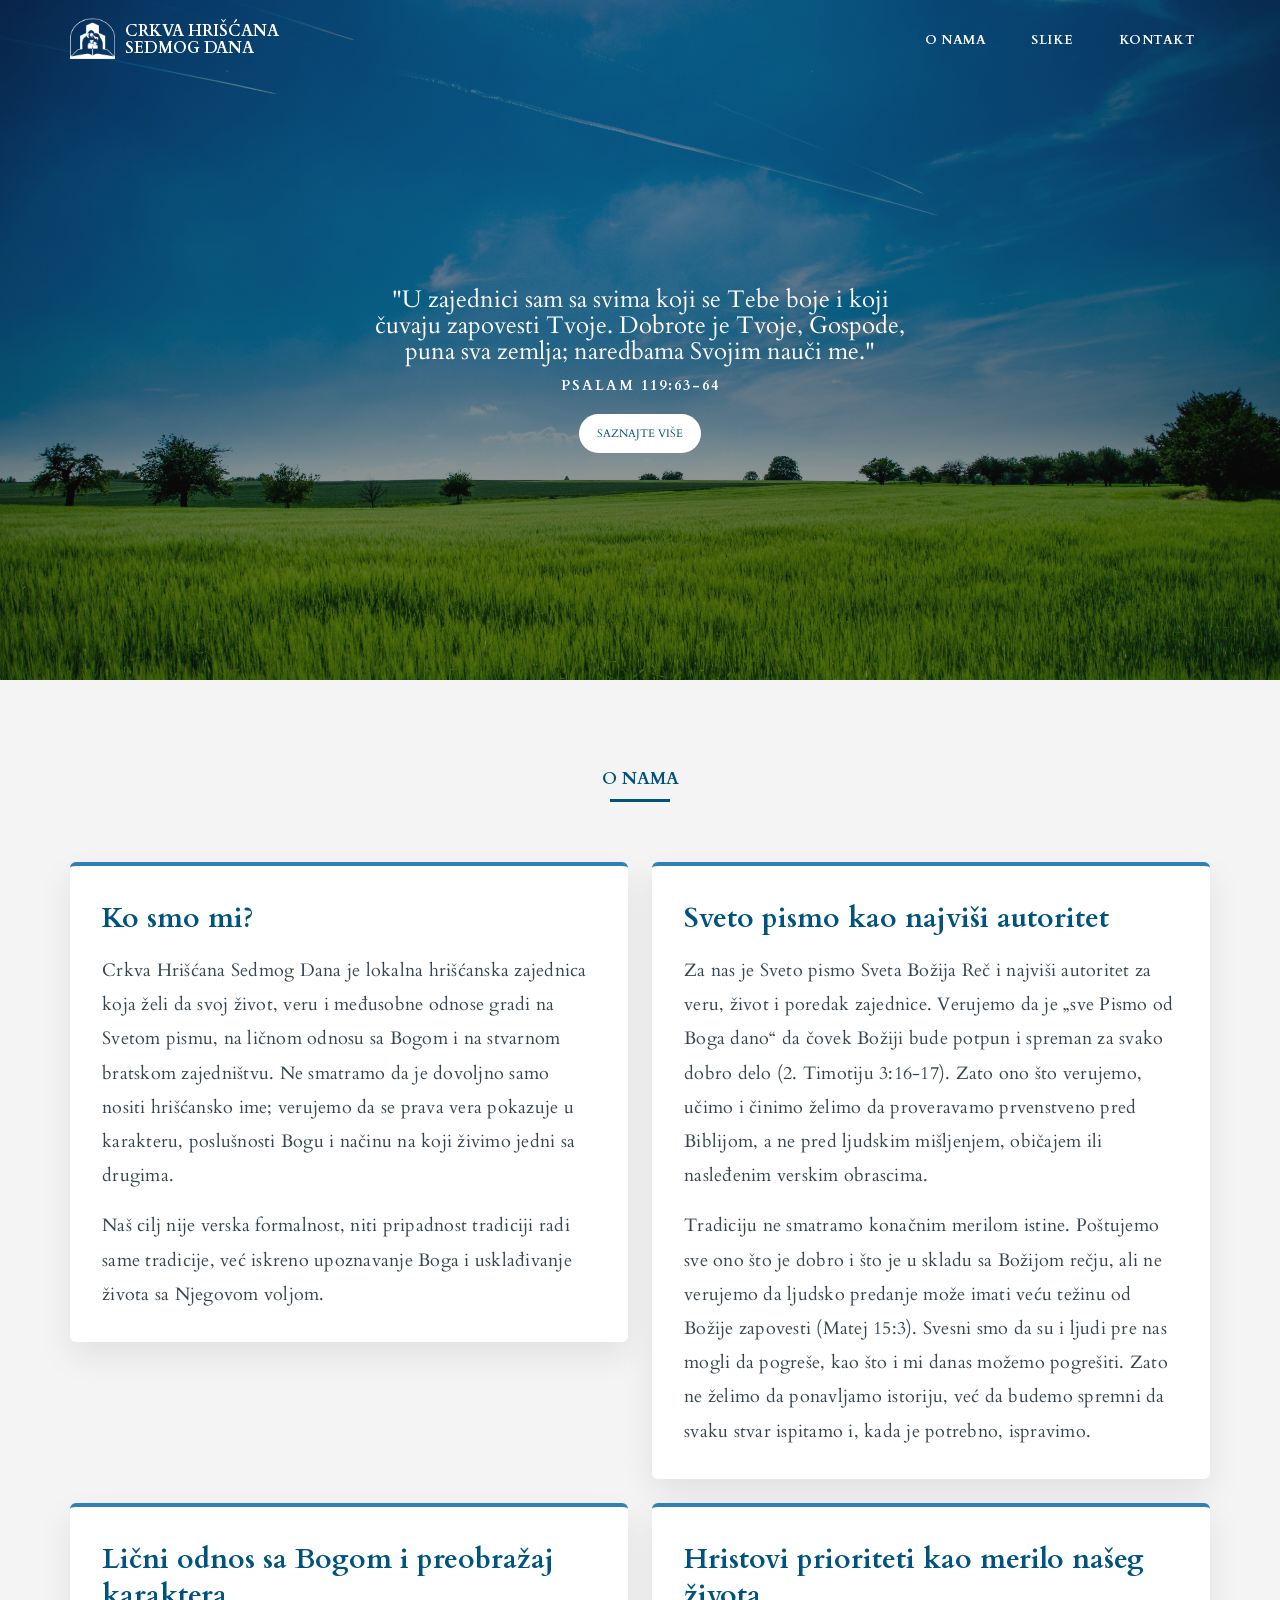
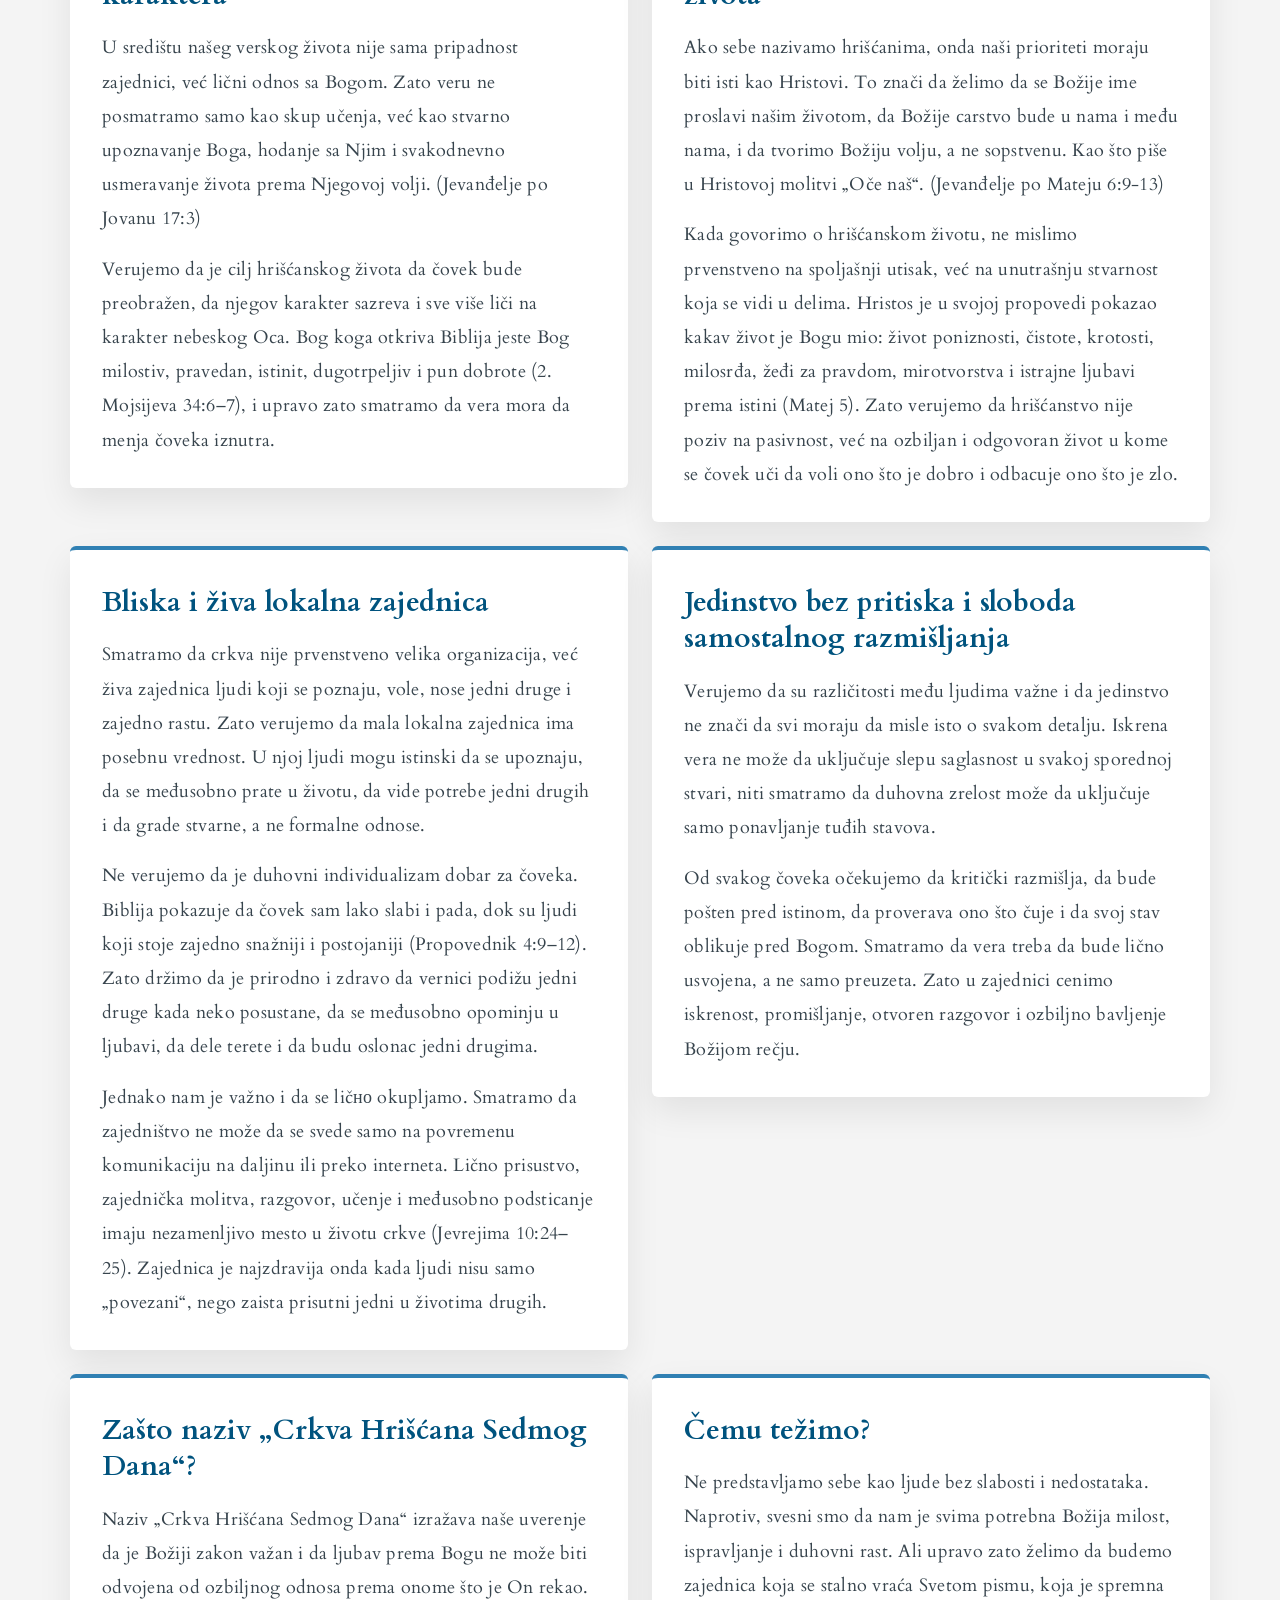
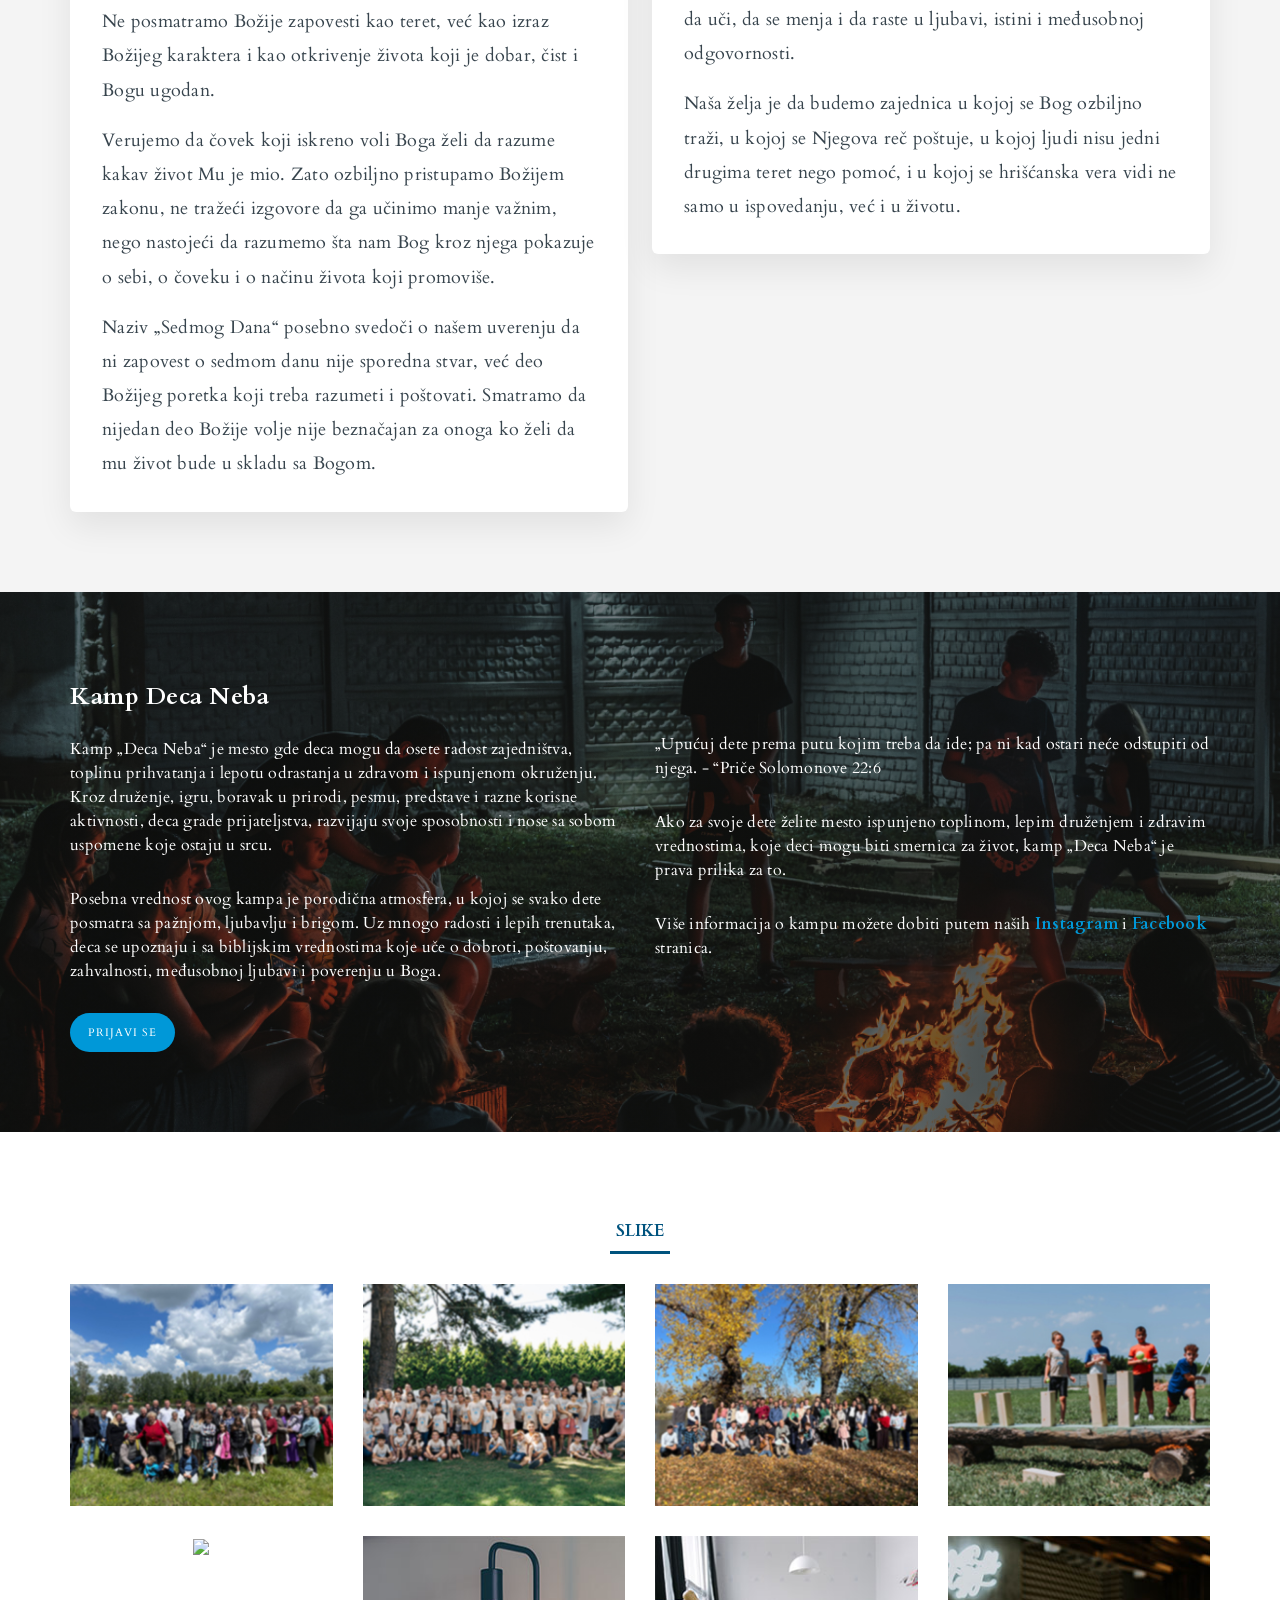
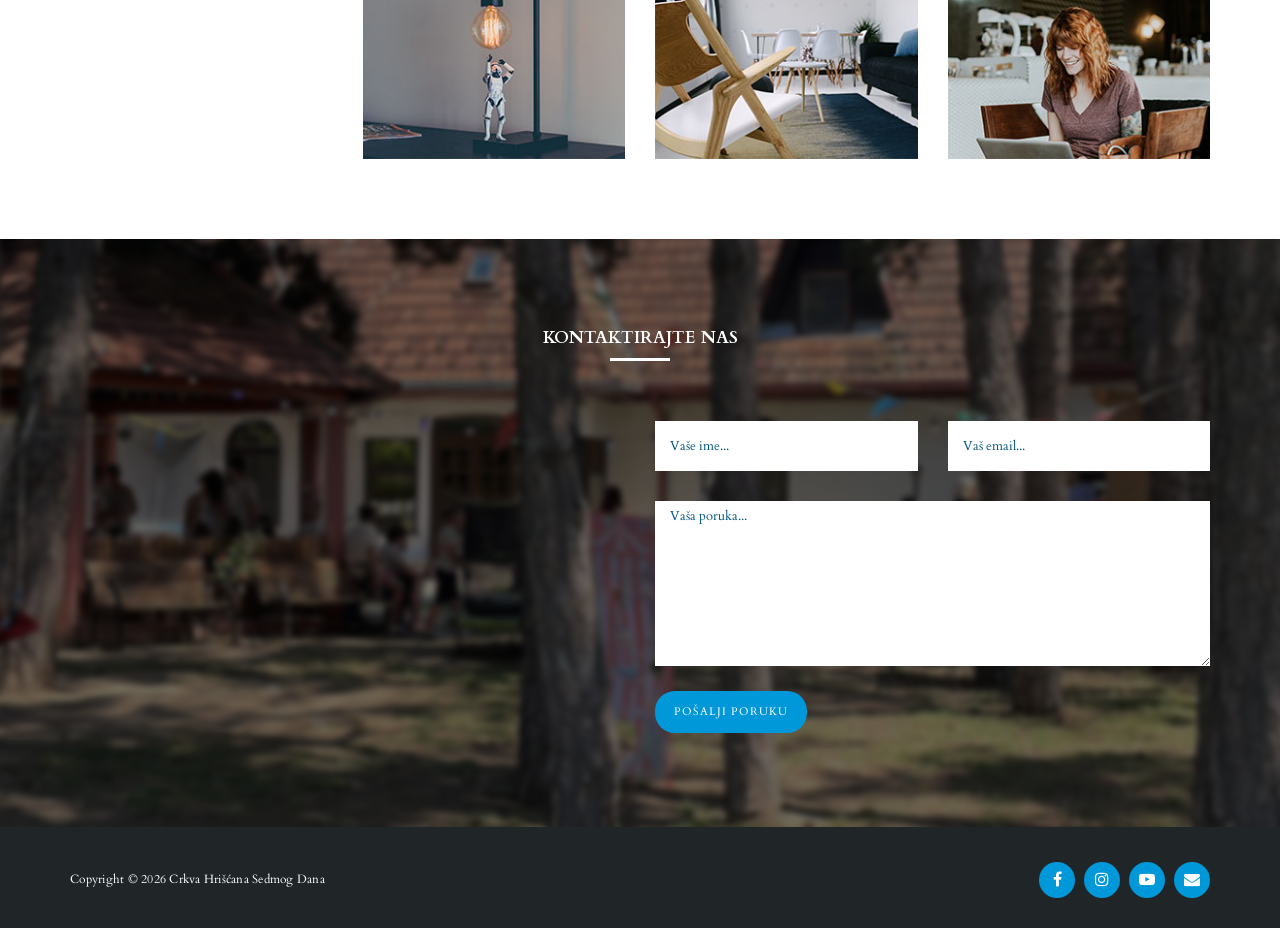
==== index.html @ a05dd7d5 "Add about section cards" ====
<!DOCTYPE html>
<html lang="sr">

<head>
    <meta charset="utf-8">
    <meta http-equiv="X-UA-Compatible" content="IE=edge,chrome=1">
    <title>Crkva Hrišćana Sedmog Dana</title>
    <link rel="icon" href="img/favicon.png">

    <meta name="description" content="">
    <meta name="viewport" content="width=device-width, initial-scale=1">
    <link rel="stylesheet" href="css/bootstrap.min.css">
    <link rel="stylesheet" href="css/bootstrap-theme.min.css">
    <link rel="stylesheet" href="css/fontAwesome.css">
    <link rel="stylesheet" href="css/style.css">

    <link href="https://fonts.googleapis.com/css2?family=Cardo:ital,wght@0,400;0,700;1,400&display=swap"
        rel="stylesheet">
</head>

<body>
    <div class="header">
        <div class="container">
            <nav class="navbar navbar-inverse" role="navigation">
                <div class="navbar-header">
                    <button type="button" id="nav-toggle" class="navbar-toggle" data-toggle="collapse"
                        data-target="#main-nav">
                        <span class="sr-only">Toggle navigation</span>
                        <span class="icon-bar"></span>
                        <span class="icon-bar"></span>
                        <span class="icon-bar"></span>
                    </button>
                    <a href="#" class="navbar-brand scroll-top">
                        <span class="brand-logo" aria-hidden="true">
                            <img src="img/logo_white_short.png" class="logo logo-default img-fluid"
                                alt="Crkva Hrišćana Sedmog Dana logo">
                            <img src="img/logo_short.png" class="logo logo-active img-fluid"
                                alt="Crkva Hrišćana Sedmog Dana logo">
                        </span>
                        <span class="brand-text">
                            <span>CRKVA HRIŠĆANA</span>
                            <span>SEDMOG DANA</span>
                        </span>
                    </a>
                </div>
                <!--/.navbar-header-->
                <div id="main-nav" class="collapse navbar-collapse">
                    <ul class="nav navbar-nav">
                        <li><a href="#" class="scroll-link" data-id="about">O nama</a></li>
                        <li><a href="#" class="scroll-link" data-id="portfolio">Slike</a></li>
                        <li><a href="#" class="scroll-link" data-id="contact">Kontakt</a></li>
                    </ul>
                </div>
                <!--/.navbar-collapse-->
            </nav>
            <!--/.navbar-->
        </div>
        <!--/.container-->
    </div>
    <!--/.header-->
    <section class="hero-static">
        <div class="hero-static__overlay">
            <div class="container text-center">
                <div class="hero-static__content">
                    <h3>"U zajednici sam sa svima koji se Tebe boje i koji čuvaju zapovesti Tvoje.
                        Dobrote je Tvoje, Gospode, puna sva zemlja; naredbama Svojim nauči me."</h3>
                    <span>Psalam 119:63-64</span>
                    <div class="white-button">
                        <a href="#" class="scroll-link" data-id="about">Saznajte više</a>
                    </div>
                </div>
            </div>
        </div>
    </section>
    <div id="about" class="page-section">
        <div class="container">
            <div class="row">
                <div class="col-md-12">
                    <div class="section-heading">
                        <h4>O nama</h4>
                        <div class="line-dec"></div>
                    </div>
                </div>
            </div>
            <div class="about-grid">
                <article class="about-entry">
                    <h5>Ko smo mi?</h5>
                    <p>Crkva Hrišćana Sedmog Dana je lokalna hrišćanska zajednica koja želi da svoj život, veru i
                        međusobne odnose gradi na Svetom pismu, na ličnom odnosu sa Bogom i na stvarnom bratskom
                        zajedništvu. Ne smatramo da je dovoljno samo nositi hrišćansko ime; verujemo da se prava vera
                        pokazuje u karakteru, poslušnosti Bogu i načinu na koji živimo jedni sa drugima.</p>
                    <p>Naš cilj nije verska formalnost, niti pripadnost tradiciji radi same tradicije, već iskreno
                        upoznavanje Boga i usklađivanje života sa Njegovom voljom.</p>
                </article>

                <article class="about-entry">
                    <h5>Sveto pismo kao najviši autoritet</h5>
                    <p>Za nas je Sveto pismo Sveta Božija Reč i najviši autoritet za veru, život i poredak zajednice.
                        Verujemo da je „sve Pismo od Boga dano“ da čovek Božiji bude potpun i spreman za svako dobro
                        delo (2. Timotiju 3:16-17). Zato ono što verujemo, učimo i činimo želimo da proveravamo
                        prvenstveno pred Biblijom, a ne pred ljudskim mišljenjem, običajem ili nasleđenim verskim
                        obrascima.</p>
                    <p>Tradiciju ne smatramo konačnim merilom istine. Poštujemo sve ono što je dobro i što je u skladu
                        sa Božijom rečju, ali ne verujemo da ljudsko predanje može imati veću težinu od Božije
                        zapovesti (Matej 15:3). Svesni smo da su i ljudi pre nas mogli da pogreše, kao što i mi danas
                        možemo pogrešiti. Zato ne želimo da ponavljamo istoriju,
                        već da budemo spremni da svaku stvar ispitamo i, kada je potrebno, ispravimo.</p>
                </article>

                <article class="about-entry">
                    <h5>Lični odnos sa Bogom i preobražaj karaktera</h5>
                    <p>U središtu našeg verskog života nije sama pripadnost zajednici, već lični odnos sa Bogom. Zato
                        veru ne posmatramo samo kao skup učenja, već kao stvarno upoznavanje Boga, hodanje sa Njim i
                        svakodnevno usmeravanje života prema Njegovoj volji. (Jevanđelje po Jovanu 17:3)</p>
                    <p>Verujemo da je cilj hrišćanskog života da čovek bude preobražen, da njegov karakter sazreva i sve
                        više liči na karakter nebeskog Oca. Bog koga otkriva Biblija jeste Bog milostiv, pravedan,
                        istinit, dugotrpeljiv i pun dobrote (2. Mojsijeva 34:6–7), i upravo zato smatramo da vera mora
                        da menja čoveka iznutra.</p>
                </article>

                <article class="about-entry">
                    <h5>Hristovi prioriteti kao merilo našeg života</h5>
                    <p>Ako sebe nazivamo hrišćanima, onda naši prioriteti moraju biti isti kao Hristovi. To znači da
                        želimo da se Božije ime proslavi našim životom, da Božije carstvo bude u nama i među nama, i da
                        tvorimo Božiju volju, a ne sopstvenu. Kao što piše u Hristovoj molitvi „Oče naš“. (Jevanđelje po
                        Mateju 6:9-13)</p>
                    <p>Kada govorimo o hrišćanskom životu, ne mislimo prvenstveno na spoljašnji utisak, već na
                        unutrašnju stvarnost koja se vidi u delima. Hristos je u svojoj propovedi pokazao kakav život je
                        Bogu mio: život poniznosti, čistote, krotosti, milosrđa, žeđi za pravdom, mirotvorstva i
                        istrajne ljubavi prema istini (Matej 5). Zato verujemo da hrišćanstvo nije poziv na pasivnost,
                        već na ozbiljan i odgovoran život u kome se čovek uči da voli ono što je dobro i odbacuje ono
                        što je zlo.</p>
                </article>

                <article class="about-entry">
                    <h5>Bliska i živa lokalna zajednica</h5>
                    <p>Smatramo da crkva nije prvenstveno velika organizacija, već živa zajednica ljudi koji se poznaju,
                        vole, nose jedni druge i zajedno rastu. Zato verujemo da mala lokalna zajednica ima posebnu
                        vrednost. U njoj ljudi mogu istinski da se upoznaju, da se međusobno prate u životu, da vide
                        potrebe jedni drugih i da grade stvarne, a ne formalne odnose.</p>
                    <p>Ne verujemo da je duhovni individualizam dobar za čoveka. Biblija pokazuje da čovek sam lako
                        slabi i pada, dok su ljudi koji stoje zajedno snažniji i postojaniji (Propovednik 4:9–12). Zato
                        držimo da je prirodno i zdravo da vernici podižu jedni druge kada neko posustane, da se
                        međusobno opominju u ljubavi, da dele terete i da budu oslonac jedni drugima.</p>
                    <p>Jednako nam je važno i da se ličно okupljamo. Smatramo da zajedništvo ne može da se svede samo na
                        povremenu komunikaciju na daljinu ili preko interneta. Lično prisustvo, zajednička molitva,
                        razgovor, učenje i međusobno podsticanje imaju nezamenljivo mesto u životu crkve (Jevrejima
                        10:24–25). Zajednica je najzdravija onda kada ljudi nisu samo „povezani“, nego zaista prisutni
                        jedni u životima drugih.</p>
                </article>

                <article class="about-entry">
                    <h5>Jedinstvo bez pritiska i sloboda samostalnog razmišljanja</h5>
                    <p>Verujemo da su različitosti među ljudima važne i da jedinstvo ne znači da svi moraju da misle
                        isto o svakom detalju. Iskrena vera ne može da uključuje slepu saglasnost u svakoj sporednoj
                        stvari, niti smatramo da duhovna zrelost može da uključuje samo ponavljanje tuđih stavova.</p>
                    <p>Od svakog čoveka očekujemo da kritički razmišlja, da bude pošten pred istinom, da proverava ono
                        što čuje i da svoj stav oblikuje pred Bogom. Smatramo da vera treba da bude lično usvojena, a ne
                        samo preuzeta. Zato u zajednici cenimo iskrenost, promišljanje, otvoren razgovor i ozbiljno
                        bavljenje Božijom rečju.</p>
                </article>

                <article class="about-entry">
                    <h5>Zašto naziv „Crkva Hrišćana Sedmog Dana“?</h5>
                    <p>Naziv „Crkva Hrišćana Sedmog Dana“ izražava naše uverenje da je Božiji zakon važan i da ljubav
                        prema Bogu ne može biti odvojena od ozbiljnog odnosa prema onome što je On rekao. Ne posmatramo
                        Božije zapovesti kao teret, već kao izraz Božijeg karaktera i kao otkrivenje života koji je
                        dobar, čist i Bogu ugodan.</p>
                    <p>Verujemo da čovek koji iskreno voli Boga želi da razume kakav život Mu je mio. Zato ozbiljno
                        pristupamo Božijem zakonu, ne tražeći izgovore da ga učinimo manje važnim, nego nastojeći da
                        razumemo šta nam Bog kroz njega pokazuje o sebi, o čoveku i o načinu života koji promoviše.</p>
                    <p>Naziv „Sedmog Dana“ posebno svedoči o našem uverenju da ni zapovest o sedmom danu nije sporedna
                        stvar, već deo Božijeg poretka koji treba razumeti i poštovati. Smatramo da nijedan deo Božije
                        volje nije beznačajan za onoga ko želi da mu život bude u skladu sa Bogom.</p>
                </article>

                <article class="about-entry">
                    <h5>Čemu težimo?</h5>
                    <p>Ne predstavljamo sebe kao ljude bez slabosti i nedostataka. Naprotiv, svesni smo da nam je svima
                        potrebna Božija milost, ispravljanje i duhovni rast. Ali upravo zato želimo da budemo zajednica
                        koja se stalno vraća Svetom pismu, koja je spremna da uči, da se menja i da raste u ljubavi,
                        istini i međusobnoj odgovornosti.</p>
                    <p>Naša želja je da budemo zajednica u kojoj se Bog ozbiljno traži, u kojoj se Njegova reč poštuje,
                        u kojoj ljudi nisu jedni drugima teret nego pomoć, i u kojoj se hrišćanska vera vidi ne samo u
                        ispovedanju, već i u životu.</p>
                </article>

            </div>
        </div>
    </div>

    <div id="what-we-do">
        <div class="container">
            <div class="row">
                <div class="col-md-6">
                    <div class="left-text">
                        <h4>Kamp Deca Neba</h4>
                        <p>Kamp „Deca Neba“ je mesto gde deca mogu da osete radost zajedništva, toplinu prihvatanja i
                            lepotu odrastanja u zdravom i ispunjenom okruženju. Kroz druženje, igru, boravak u prirodi,
                            pesmu, predstave i razne korisne aktivnosti, deca grade prijateljstva, razvijaju svoje
                            sposobnosti i nose sa sobom uspomene koje ostaju u srcu.</p>
                        <p>Posebna vrednost ovog kampa je porodična atmosfera, u kojoj se svako dete posmatra sa
                            pažnjom, ljubavlju i brigom. Uz mnogo radosti i lepih trenutaka, deca se upoznaju i sa
                            biblijskim vrednostima koje uče o dobroti, poštovanju, zahvalnosti, međusobnoj ljubavi i
                            poverenju u Boga.</p>
                    </div>
                </div>
                <div class="col-md-6">
                    <div class="left-text">
                        <p>„Upućuj dete prema putu kojim treba da ide; pa ni kad ostari neće odstupiti od njega. -
                            “Priče Solomonove 22:6</p>
                        <p>Ako za svoje dete želite mesto ispunjeno toplinom, lepim druženjem i zdravim vrednostima,
                            koje deci mogu biti smernica za život, kamp „Deca Neba“ je prava prilika za to.</p>
                        <p>Više informacija o kampu možete dobiti putem naših <a rel="nofollow noopener noreferrer"
                                href="https://www.instagram.com/kamp_deca_neba/" target="_blank">Instagram</a> i
                            <a rel="nofollow noopener noreferrer" href="https://www.facebook.com/groups/pragmatikos/"
                                target="_blank">Facebook</a> stranica.
                        </p>
                    </div>
                </div>
            </div>
            <div class="primary-button">
                <a href="tel:+381607373866">Prijavi se</a>
            </div>
        </div>
    </div>


    <div id="portfolio" class="page-section">
        <div class="content-wrapper">
            <div class="inner-container container">
                <div class="row">
                    <div class="col-md-12">
                        <div class="section-heading">
                            <h4>Slike</h4>
                            <div class="line-dec"></div>
                        </div>
                    </div>
                </div>
                <div class="projects-holder">
                    <div class="row">
                        <div class="col-md-3 col-sm-6 project-item">
                            <div class="thumb">
                                <div class="image">
                                    <img src="img/gallery_00.jpg">
                                </div>
                                <div class="hover-effect">
                                    <a href="img/gallery_big_00.jpg" data-lightbox="image-1"><i
                                            class="fa fa-search"></i></a>
                                </div>
                            </div>
                        </div>
                        <div class="col-md-3 col-sm-6 project-item">
                            <div class="thumb">
                                <div class="image">
                                    <img src="img/gallery_01.jpg">
                                </div>
                                <div class="hover-effect">
                                    <a href="img/gallery_big_01.jpg" data-lightbox="image-1"><i
                                            class="fa fa-search"></i></a>
                                </div>
                            </div>
                        </div>
                        <div class="col-md-3 col-sm-6 project-item">
                            <div class="thumb">
                                <div class="image">
                                    <img src="img/gallery_02.jpg">
                                </div>
                                <div class="hover-effect">
                                    <a href="img/gallery_big_02.jpg" data-lightbox="image-1"><i
                                            class="fa fa-search"></i></a>
                                </div>
                            </div>
                        </div>
                        <div class="col-md-3 col-sm-6 project-item">
                            <div class="thumb">
                                <div class="image">
                                    <img src="img/gallery_03.jpg">
                                </div>
                                <div class="hover-effect">
                                    <a href="img/gallery_big_03.jpg" data-lightbox="image-1"><i
                                            class="fa fa-search"></i></a>
                                </div>
                            </div>
                        </div>
                        <div class="col-md-3 col-sm-6 project-item">
                            <div class="thumb">
                                <div class="image">
                                    <img src="img/portfolio_05.jpg">
                                </div>
                                <div class="hover-effect">
                                    <a href="img/portfolio_big_05.jpg" data-lightbox="image-1"><i
                                            class="fa fa-search"></i></a>
                                </div>
                            </div>
                        </div>
                        <div class="col-md-3 col-sm-6 project-item">
                            <div class="thumb">
                                <div class="image">
                                    <img src="img/portfolio_06.jpg">
                                </div>
                                <div class="hover-effect">
                                    <a href="img/portfolio_big_06.jpg" data-lightbox="image-1"><i
                                            class="fa fa-search"></i></a>
                                </div>
                            </div>
                        </div>
                        <div class="col-md-3 col-sm-6 project-item">
                            <div class="thumb">
                                <div class="image">
                                    <img src="img/portfolio_07.jpg">
                                </div>
                                <div class="hover-effect">
                                    <a href="img/portfolio_big_07.jpg" data-lightbox="image-1"><i
                                            class="fa fa-search"></i></a>
                                </div>
                            </div>
                        </div>
                        <div class="col-md-3 col-sm-6 project-item">
                            <div class="thumb">
                                <div class="image">
                                    <img src="img/portfolio_08.jpg">
                                </div>
                                <div class="hover-effect">
                                    <a href="img/portfolio_big_08.jpg" data-lightbox="image-1"><i
                                            class="fa fa-search"></i></a>
                                </div>
                            </div>
                        </div>
                    </div>
                </div>
            </div>
        </div>
    </div>

    <div id="contact" class="page-section">
        <div class="container">
            <div class="row">
                <div class="col-md-12">
                    <div class="section-heading">
                        <h4>Kontaktirajte nas</h4>
                        <div class="line-dec"></div>
                    </div>
                </div>
            </div>
            <div class="row">
                <div class="col-md-6">
                    <div class="map">
                        <iframe src="https://www.google.com/maps?q=45.2035541,20.3841268&z=13&output=embed"
                            title="Crkva Hrišćana Sedmog Dana" loading="lazy" allowfullscreen
                            referrerpolicy="no-referrer-when-downgrade"></iframe>
                    </div>
                </div>
                <div class="col-md-6">
                    <div class="row">
                        <form id="contact-form" action="" method="post">
                            <div class="col-md-6">
                                <fieldset>
                                    <input name="name" type="text" class="form-control" id="name"
                                        placeholder="Vaše ime..." required="">
                                </fieldset>
                            </div>
                            <div class="col-md-6">
                                <fieldset>
                                    <input name="email" type="email" class="form-control" id="email"
                                        placeholder="Vaš email..." required="">
                                </fieldset>
                            </div>
                            <div class="col-md-12">
                                <fieldset>
                                    <textarea name="message" rows="6" class="form-control" id="message"
                                        placeholder="Vaša poruka..." required=""></textarea>
                                </fieldset>
                            </div>
                            <div class="col-md-12">
                                <fieldset>
                                    <button type="submit" id="form-submit" class="btn">Pošalji Poruku</button>
                                </fieldset>
                            </div>
                        </form>
                    </div>
                </div>
            </div>
        </div>
    </div>


    <footer>
        <div class="container">
            <div class="row">
                <div class="col-md-6">
                    <div class="copyright-text">
                        <p>Copyright &copy; 2026 Crkva Hrišćana Sedmog Dana
                    </div>
                </div>
                <div class="col-md-6">
                    <div class="social-icons">
                        <ul>
                            <li>
                                <a href="https://www.facebook.com/groups/1423116207930404/" target="_blank"
                                    rel="noopener noreferrer"><i class="fa fa-facebook"></i></a>
                            </li>
                            <li>
                                <a href="https://www.instagram.com/hriscani_sedmog_dana" target="_blank"
                                    rel="noopener noreferrer"><i class="fa fa-instagram"></i></a>
                            </li>
                            <li>
                                <a href="https://www.youtube.com/@CrkvaHriscanaSedmogDana" target="_blank"
                                    rel="noopener noreferrer"><i class="fa fa-youtube-play"></i></a>
                            </li>
                            <li>
                                <a href="mailto:chsdperlez@gmail.com" target="_blank" rel="noopener noreferrer"><i
                                        class="fa fa-envelope"></i></a>
                            </li>
                        </ul>
                    </div>
                </div>
            </div>
        </div>
    </footer>


    <script src="//ajax.googleapis.com/ajax/libs/jquery/1.11.2/jquery.min.js"></script>
    <script>window.jQuery || document.write('<script src="js/vendor/jquery-1.11.2.min.js"><\/script>')</script>

    <script src="js/vendor/bootstrap.min.js"></script>
    <script src="js/plugins.js"></script>
    <script src="js/main.js"></script>
</body>

</html>
---- css/style.css ----
:root {
	--primary-color: #0098D8;
	--primary-color-rgb: 12, 106, 166;
	--secondary-color: #0c6aa6;
	--ternary-color: #00537E;
	--accent-color: #8FB84E;
	--dark-color: #121212;
}

* {
    margin: 0;
    padding: 0;
    font-family: "Cardo", serif;
}
ul {
	list-style: none;
}
p {
	color: #5a5a5a;
	font-size: 13px;
	letter-spacing: 0.25px;
	line-height: 24px;
}

a {
	color: var(--primary-color);
	text-decoration: none;
	font-weight: bold;
}

.primary-button a {
	display: inline-block;
	background-color: var(--primary-color);
	padding: 12px 18px;
	color: #fff;
	font-size: 11px;
	font-weight: 500;
	letter-spacing: 1px;
	text-transform: uppercase;
	text-decoration: none;
	border-radius: 20px;
	transition: all 0.5s;
}
.primary-button a:hover {
	background-color: var(--primary-color);
}
.white-button a {
	display: inline-block;
	background-color: #fff;
	padding: 12px 18px;
	color: var(--ternary-color);
	font-size: 11px;
	font-weight: 500;
	text-transform: uppercase;
	text-decoration: none;
	border-radius: 20px;
	transition: all 0.5s;
}
.white-button a:hover {
	background-color: var(--ternary-color);
	color: #fff;
}
.section-heading h4 {
	text-align: center;
	font-size: 17px;
	text-transform: uppercase;
	font-weight: 700;
	color: var(--ternary-color);
}
.section-heading .line-dec {
	width: 60px;
	height: 3px;
	background-color: var(--ternary-color);
	margin: 0 auto;
}

.header {
    position: fixed;
    top: 0;
    left: 0;
    width: 100%;
    padding: 0;
    z-index: 10000;
    transition: all 0.2s ease-in-out;
    height: 80px;
    background-color:transparent;  
    
    text-align: center;
    line-height: 40px;
}

.navbar-inverse .navbar-brand, .navbar-inverse .navbar-nav>li>a {
    text-shadow: none;
}

.navbar-brand {
	display: inline-flex;
	align-items: center;
	gap: 10px;
	height: 80px;
	padding: 0;
	line-height: 1;
	font-weight: 700;
	color: #fff !important;
	text-decoration: none;
}

.navbar-brand:hover,
.navbar-brand:focus,
.navbar-brand:active {
	color: #fff !important;
	text-decoration: none;
}

.navbar-nav>li>a {
	color: #fff!important;
	font-size: 13px;
	font-weight: 700;
	text-transform: uppercase;
	text-shadow: none;
	line-height: 80px;
	padding: 0px;
	letter-spacing: 0.5px;
}

.navbar-nav>li {
	margin-left: 45px;
}

.header.active .navbar-nav>li>a {
	font-size: 13px;
	font-weight: 700;
	text-transform: uppercase;
	text-shadow: none;
	color: var(--ternary-color)!important;
}

.header.active .navbar-brand {
	color: var(--ternary-color) !important;
}

.header.active .navbar-brand:hover,
.header.active .navbar-brand:focus,
.header.active .navbar-brand:active {
	color: var(--ternary-color) !important;
}

.header.active {
    background-color: rgba(250, 250, 250, 0.98);
    -webkit-box-shadow: 0 1px 5px rgba(0, 0, 0, 0.25);
    -moz-box-shadow: 0 1px 5px rgba(0, 0, 0, 0.25);
    box-shadow: 0 1px 5px rgba(0, 0, 0, 0.25);
}

.hero-static {
	background-image: linear-gradient(rgba(18, 18, 18, 0.45), rgba(18, 18, 18, 0.45)), url(../img/nature.jpg);
	background-position: center center;
	background-repeat: no-repeat;
	background-size: cover;
}

.hero-static__overlay {
	min-height: 680px;
	display: flex;
	align-items: center;
	padding: 140px 0 100px;
}

.hero-static__content {
	max-width: 560px;
	margin: 0 auto;
	text-align: center;
	color: #fff;
}

.hero-static__content span {
	display: inline-block;
	margin-bottom: 18px;
	font-size: 14px;
	font-weight: 600;
	letter-spacing: 2px;
	text-transform: uppercase;
}

.hero-static__content h1 {
	margin: 0 0 20px;
	font-size: 52px;
	font-weight: 800;
	text-transform: uppercase;
}

.hero-static__content p {
	margin-bottom: 28px;
	font-size: 16px;
	line-height: 28px;
	color: rgba(255, 255, 255, 0.9);
}
.navbar-brand .brand-logo {
	position: relative;
	display: inline-flex;
	flex-shrink: 0;
	width: 45px;
	height: 45px;
}

.navbar-brand .logo{
	position: absolute;
	top: 0;
	left: 0;
	display: block;
	width: 45px;
	height: 45px;
}

.navbar-brand .logo-active {
	opacity: 0;
}

.navbar-brand .brand-text {
	display: inline-flex;
	flex-direction: column;
	justify-content: center;
	align-items: flex-start;
	line-height: 1.05;
	font-size: 16px;
}

.navbar-brand .brand-text span {
	display: block;
}
.header.active .navbar-brand .logo-default {
	opacity: 0;
}

.header.active .navbar-brand .logo-active {
	opacity: 1;
}
#main-nav {
	background-color: transparent;
	background-image: none!important;
}
.header .navbar-brand {
    font-weight: 900;
}
.navbar-inverse {
	background-image: none;
	background-color: transparent;
}
.header .navbar {
    margin: 0;
    border: none;
}
.page-section {
    padding: 80px 0;
}
.navbar-inverse .navbar-toggle {
	margin-top: 22px;
    border-color: var(--ternary-color);
    background-color: var(--ternary-color);
}
.navbar-inverse .navbar-toggle:hover, .navbar-inverse .navbar-toggle:focus {
	background-color: var(--ternary-color);
}

bootstrap.min.css
.navbar-toggle {
    position: relative;
    float: right;
    padding: 9px 10px;
    margin-top: 15px!important;
    margin-right: 15px;
    margin-bottom: 8px;
    background-color: transparent;
    background-image: none;
    border: 1px solid transparent;
    border-radius: 4px;
}
@media (min-width: 768px) {
    .header .navbar-brand {
        padding-left: 0;
    }
    .navbar-nav {
        float: right;
    }
}
@media (max-width: 480px) {
    .page-section h1 {
        font-size: 3em;
    }
    .page-section h2 {
        font-size: 2em;
    }
    .page-section p {
        font-size: 1em;
        margin: 0 0 20px;
    }
}



/* HERO SLIDER */

/* WHAT WE DO */

#about {
	background-color: #f4f4f4;
	padding: 80px 0px;
}

#about .section-heading {
	margin-bottom: 60px;
}

.about-grid {
	display: grid;
	grid-template-columns: repeat(2, minmax(0, 1fr));
	gap: 24px;
	align-items: start;
}

.about-entry {
	position: relative;
	background: #fff;
	padding: 34px 32px 30px;
	border-radius: 6px;
	border-top: 4px solid rgba(var(--primary-color-rgb), 0.85);
	box-shadow: 0 14px 34px rgba(18, 18, 18, 0.08);
}

.about-entry h5 {
	margin: 0 0 18px;
	font-size: 28px;
	line-height: 1.3;
	font-weight: 700;
	color: var(--ternary-color);
}

.about-entry p {
	margin-bottom: 16px;
	font-size: 18px;
	line-height: 1.9;
	color: #37444d;
}

.about-entry p:last-child {
	margin-bottom: 0;
}


#what-we-do {
	background-image: linear-gradient(rgba(18, 18, 18, 0.45), rgba(18, 18, 18, 0.45)), url(../img/vatra_wide.png);
	width: 100%;
	background-size: cover;
	background-repeat: no-repeat;
	padding: 80px 0px;
	color: #fff;
}

#what-we-do .right-image img {
	width: 100%;
	overflow: hidden;
}

#what-we-do h4 {
	font-size: 24px;
	font-weight: 700;
	letter-spacing: 0.5px;
	line-height: 30px;
	margin-bottom: 25px;
}

#what-we-do p {
	margin-bottom: 30px;
	font-size: 16px;
	color: #fff;
}

#what-we-do ul li {
	display: inline-block;
	margin-right: 15px;
	margin-bottom: 15px;
}

@media (min-width: 992px) {
	#what-we-do .row > .col-md-6:nth-child(2) .left-text {
		margin-top: 60px;
	}
}



/* PORTFOLIO */

#portfolio {
	text-align: center;
}

.projects-holder .mix {
  display: none;
}

.filter-categories {
  text-align: center;
  margin-bottom: 10px;
  margin-top: 60px;
}

.filter-categories ul li {
  margin: 0px 10px 15px 10px;
  display: inline-block;
}

.filter-categories ul li span {
  cursor: pointer;
  color: #5a5a5a;
  display: inline-block;
  font-size: 14px;
  text-transform: capitalize;
  font-weight: 400;
}

.filter-categories ul li.active span {
  color: var(--primary-color);
}

.project-item {
	margin-top: 30px;
}

.project-item .thumb {
	position: relative;
	text-align: center;
	display: inline-block;
}

.project-item .thumb img {
	width: 100%;
	overflow: hidden;
}

.project-item .hover-effect {
	position: absolute;
	background-color: rgba(var(--primary-color-rgb), 0.95);
	width: 100%;
	top: 0;
	bottom: 0;
	opacity: 0;
	visibility: hidden;
	transition: all 0.5s;
}

.project-item .hover-effect i {
	text-align: center;
	margin-top: 35%;
	display: inline-block;
	width: 46px;
	height: 46px;
	background-color: #fff;
	line-height: 46px;
	color: var(--primary-color);
	border-radius: 50%;
	font-size: 18px;
}

.project-item .hover-effect i:hover {
	background-color: var(--primary-color);
	color: #fff;
	transition: all 0.5s;
}

.project-item:hover .hover-effect {
	opacity: 1;
	visibility: visible;
}


/* BLOG */

#blog {
	background-image: url(../img/blog-bg.png);
	background-repeat: no-repeat;
	background-size: cover;
	width: 100%;
}

#blog .section-heading  {
	margin-bottom: 60px;
}

#blog .section-heading h4 {
	color: #fff;
}

#blog .section-heading .line-dec {
	background-color: #fff;
}

#blog .pop, .pop2, .pop3 {
	background-color: #fff;
}

.blog-item {
	cursor: pointer;
	margin-bottom: 30px;
}

.blog-item img {
	width: 100%;
	overflow: hidden;
}

.blog-item .thumb {
	position: relative;
}

.blog-item .text-content {
	position: absolute;
	bottom: 0;
	background-color: rgba(0, 0, 0, 0.5);
	width: 100%;
	padding: 12px 20px;
}

.blog-item .text-content h4 {
	font-size: 16px;
	font-weight: 700;
	color: #fff;
	letter-spacing: 0.5px;
}

.blog-item .text-content span {
	font-size: 12px;
	color: #fff;
}

.blog-item .text-content em {
	font-style: normal;
	font-weight: 700;
	margin-right: 5px;
}

.pop, .pop2, .pop3 {
	z-index: 9999;
	text-align: center;
	padding: 30px;
    display:none;
    position:fixed;
    top:25%;
    left:10.3%;
    width:80%;
    height: auto;
    box-shadow: 0px 0px 25px #7a7a7a;
}

.pop span, .pop2 span, .pop3 span {
	margin-bottom: 20px;
	cursor: pointer;
	width: 44px;
	height: 44px;
	display: inline-block;
	line-height: 44px;
	color: #fff;
	text-align: center;
	background-color: var(--primary-color);
}

.pop span:hover, .pop2 span:hover, .pop3 span:hover {
	background-color: var(--primary-color);
	transition: all 0.5s;
}



/* CONTACT US */

#contact .section-heading h4 {
	color: #fff;
}

#contact .section-heading .line-dec {
	background-color: #fff;
}

#contact .section-heading {
	margin-bottom: 60px;
}

#contact {
	position: relative;
	overflow: hidden;
	width: 100%;
}

#contact::before {
	content: "";
	position: absolute;
	inset: 0;
	background-image: url(../img/kamp_wide.jpg);
	background-repeat: no-repeat;
	background-size: cover;
	background-position: center;
	filter: blur(3px);
	transform: scale(1.08);
	z-index: 0;
}

#contact::after {
	content: "";
	position: absolute;
	inset: 0;
	background-color: rgba(0, 0, 0, 0.55);
	z-index: 0;
}

#contact .container {
	position: relative;
	z-index: 1;
}

#contact .map iframe {
	width: 100%;
	min-height: 320px;
	border: 0;
	overflow: hidden;
}

#contact input {
	border-radius: 0px;
	padding-left: 15px;
	font-size: 13px;
	color: var(--dark-color);
	background-color: #fff;
	outline: none;
	border: none;
	box-shadow: none;
	line-height: 50px;
	height: 50px;
	width: 100%;
	margin-bottom: 30px;
}

#contact textarea {
	border-radius: 0px;
	padding-left: 15px;
	font-size: 13px;
	color: var(--dark-color);
	background-color: #fff;
	outline: none;
	border: none;
	box-shadow: none;
	height: 165px;
	max-height: 220px;
	width: 100%;
	margin-bottom: 25px;
}

#contact input::placeholder, #contact textarea::placeholder {
  color: var(--ternary-color);
  opacity: 1; /* Fixes lower opacity issue in Firefox */
}

#contact button {
	display: inline-block;
	background-color: var(--primary-color);
	padding: 12px 18px;
	color: #fff;
	font-size: 11px;
	letter-spacing: 1px;
	font-weight: 500;
	text-transform: uppercase;
	text-decoration: none;
	border-radius: 20px;
}

#contact button:hover {
	color: #fff;
	background-color: var(--primary-color);
	transition: all 0.3s;
}


/* FOOTER */

footer {
	background-color: #202628;
	padding: 20px;
}

footer p {
	font-size: 12px;
	color: #fff;
	margin-bottom: 0px;
	margin-top: 20px;
}

footer em {
	font-style: normal;
	font-weight: 700;
	color: var(--primary-color);
}

footer ul {
	margin-top: 15px;
	float: right;
}

footer ul li {
	display: inline-block;
	margin-left: 5px;
}

footer ul li a {
	font-size: 16px;
	width: 36px;
	height: 36px;
	line-height: 36px;
	text-align: center;
	display: inline-block;
	background-color: var(--primary-color);
	color: #202628;
	border-radius: 50%;
}

footer ul li a:hover {
	color: #202628;
	background-color: var(--primary-color);
	transition: all 0.5s;
}




/* LIGHT BOX */

body:after {
  content: url(../img/close.png) url(../img/loading.gif) url(../img/prev.png) url(../img/next.png);
  display: none;
}

body.lb-disable-scrolling {
  overflow: hidden;
}

.lightboxOverlay {
  position: absolute;
  top: 0;
  left: 0;
  z-index: 99999;
  background-color: black;
  filter: progid:DXImageTransform.Microsoft.Alpha(Opacity=80);
  opacity: 0.8;
  display: none;
}

.lightbox {
  position: absolute;
  margin-top: 5%;
  left: 0;
  width: 100%;
  z-index: 100000;
  text-align: center;
  line-height: 0;
  font-weight: normal;
}

.lightbox .lb-image {
  display: block;
  height: auto;
  max-width: inherit;
  max-height: none;
  border-radius: 3px;

  /* Image border */
  border: 4px solid white;
}

.lightbox a img {
  border: none;
}

.lb-outerContainer {
  position: relative;
  zoom: 1;
  width: 250px;
  height: 250px;
  margin: 0 auto;
  border-radius: 4px;

  /* Background color behind image.
     This is visible during transitions. */
  background-color: white;
}

.lb-outerContainer:after {
  content: "";
  display: table;
  clear: both;
}

.lb-loader {
  position: absolute;
  top: 43%;
  left: 0;
  height: 25%;
  width: 100%;
  text-align: center;
  line-height: 0;
}

.lb-cancel {
  display: block;
  width: 32px;
  height: 32px;
  margin: 0 auto;
  background: url(../img/loading.gif) no-repeat;
}

.lb-nav {
  position: absolute;
  top: 0;
  left: 0;
  height: 100%;
  width: 100%;
  z-index: 10;
}

.lb-container > .nav {
  left: 0;
}

.lb-nav a {
  outline: none;
  background-image: url('[data-uri]');
}

.lb-prev, .lb-next {
  height: 100%;
  cursor: pointer;
  display: block;
}

.lb-nav a.lb-prev {
  width: 34%;
  left: 0;
  float: left;
  background: url(../img/prev.png) left 48% no-repeat;
  filter: progid:DXImageTransform.Microsoft.Alpha(Opacity=0);
  opacity: 0;
  -webkit-transition: opacity 0.6s;
  -moz-transition: opacity 0.6s;
  -o-transition: opacity 0.6s;
  transition: opacity 0.6s;
}

.lb-nav a.lb-prev:hover {
  filter: progid:DXImageTransform.Microsoft.Alpha(Opacity=100);
  opacity: 1;
}

.lb-nav a.lb-next {
  width: 64%;
  right: 0;
  float: right;
  background: url(../img/next.png) right 48% no-repeat;
  filter: progid:DXImageTransform.Microsoft.Alpha(Opacity=0);
  opacity: 0;
  -webkit-transition: opacity 0.6s;
  -moz-transition: opacity 0.6s;
  -o-transition: opacity 0.6s;
  transition: opacity 0.6s;
}

.lb-nav a.lb-next:hover {
  filter: progid:DXImageTransform.Microsoft.Alpha(Opacity=100);
  opacity: 1;
}

.lb-dataContainer {
  margin: 0 auto;
  padding-top: 5px;
  zoom: 1;
  width: 100%;
  -moz-border-radius-bottomleft: 4px;
  -webkit-border-bottom-left-radius: 4px;
  border-bottom-left-radius: 4px;
  -moz-border-radius-bottomright: 4px;
  -webkit-border-bottom-right-radius: 4px;
  border-bottom-right-radius: 4px;
}

.lb-dataContainer:after {
  content: "";
  display: table;
  clear: both;
}

.lb-data {
  padding: 0 4px;
  color: #ccc;
}

.lb-data .lb-details {
  width: 85%;
  float: left;
  text-align: left;
  line-height: 1.1em;
}

.lb-data .lb-caption {
  font-size: 13px;
  font-weight: bold;
  line-height: 1em;
}

.lb-data .lb-caption a {
  color: #4ae;
}

.lb-data .lb-number {
  display: block;
  clear: left;
  padding-bottom: 1em;
  font-size: 12px;
  color: #999999;
}

.lb-data .lb-close {
  display: block;
  float: right;
  width: 30px;
  height: 30px;
  background: url(../img/close.png) top right no-repeat;
  text-align: right;
  outline: none;
  filter: progid:DXImageTransform.Microsoft.Alpha(Opacity=70);
  opacity: 0.7;
  -webkit-transition: opacity 0.2s;
  -moz-transition: opacity 0.2s;
  -o-transition: opacity 0.2s;
  transition: opacity 0.2s;
}

.lb-data .lb-close:hover {
  cursor: pointer;
  filter: progid:DXImageTransform.Microsoft.Alpha(Opacity=100);
  opacity: 1;
}

.social-icons ul li a {
	color: white;
}

/* RESPONSIVE */

@media (max-width: 767px){
	#main-nav {
		border-color: rgba(250, 250, 250, 0.95);
		margin-top: 16px;
		background-color: rgba(250, 250, 250, 0.95);
		box-shadow: 0px 5px 10px #cdcdcd;
	}
	.navbar-nav {
		padding: 0px;
		margin-top: 0px;
		margin-top: 0px;
	}
	.navbar-nav>li {
		margin-left: 0px;
		border-bottom: 1px solid #eee;
	}
	.navbar-nav>li:last-child {
		border-bottom: none;
	}
	.navbar-nav>li>a {
		line-height: 50px;
		color: var(--dark-color)!important;
	}
}

@media (max-width: 1015px){
	.hero-static__overlay {
		min-height: 560px;
		padding-top: 120px;
	}
	.hero-static__content {
		max-width: none;
		text-align: center;
	}
	.about-grid {
		grid-template-columns: 1fr;
	}
	#what-we-do .right-image {
		margin-top: 60px;
	}
	#blog .pop {
		top: 15%;
		height: 80%;
		overflow-y: scroll;
	}
	.map {
		margin-bottom: 45px;
	}
	footer {
		text-align: center;
	}
	footer ul {
		float: none;
	}
}

@media (max-width: 768px){
	.hero-static__overlay {
		min-height: 460px;
		padding: 120px 0 70px;
	}
	.hero-static__content span {
		font-size: 12px;
		letter-spacing: 1.5px;
	}
	.hero-static__content h1 {
		font-size: 34px;
	}
	.hero-static__content p {
		font-size: 14px;
		line-height: 24px;
	}
	#about {
		padding: 60px 0;
	}
	#about .section-heading {
		margin-bottom: 36px;
	}
	.about-entry p {
		font-size: 16px;
		line-height: 1.8;
	}
	.about-entry {
		padding: 28px 22px 24px;
	}
	.about-entry h5 {
		font-size: 23px;
	}
}
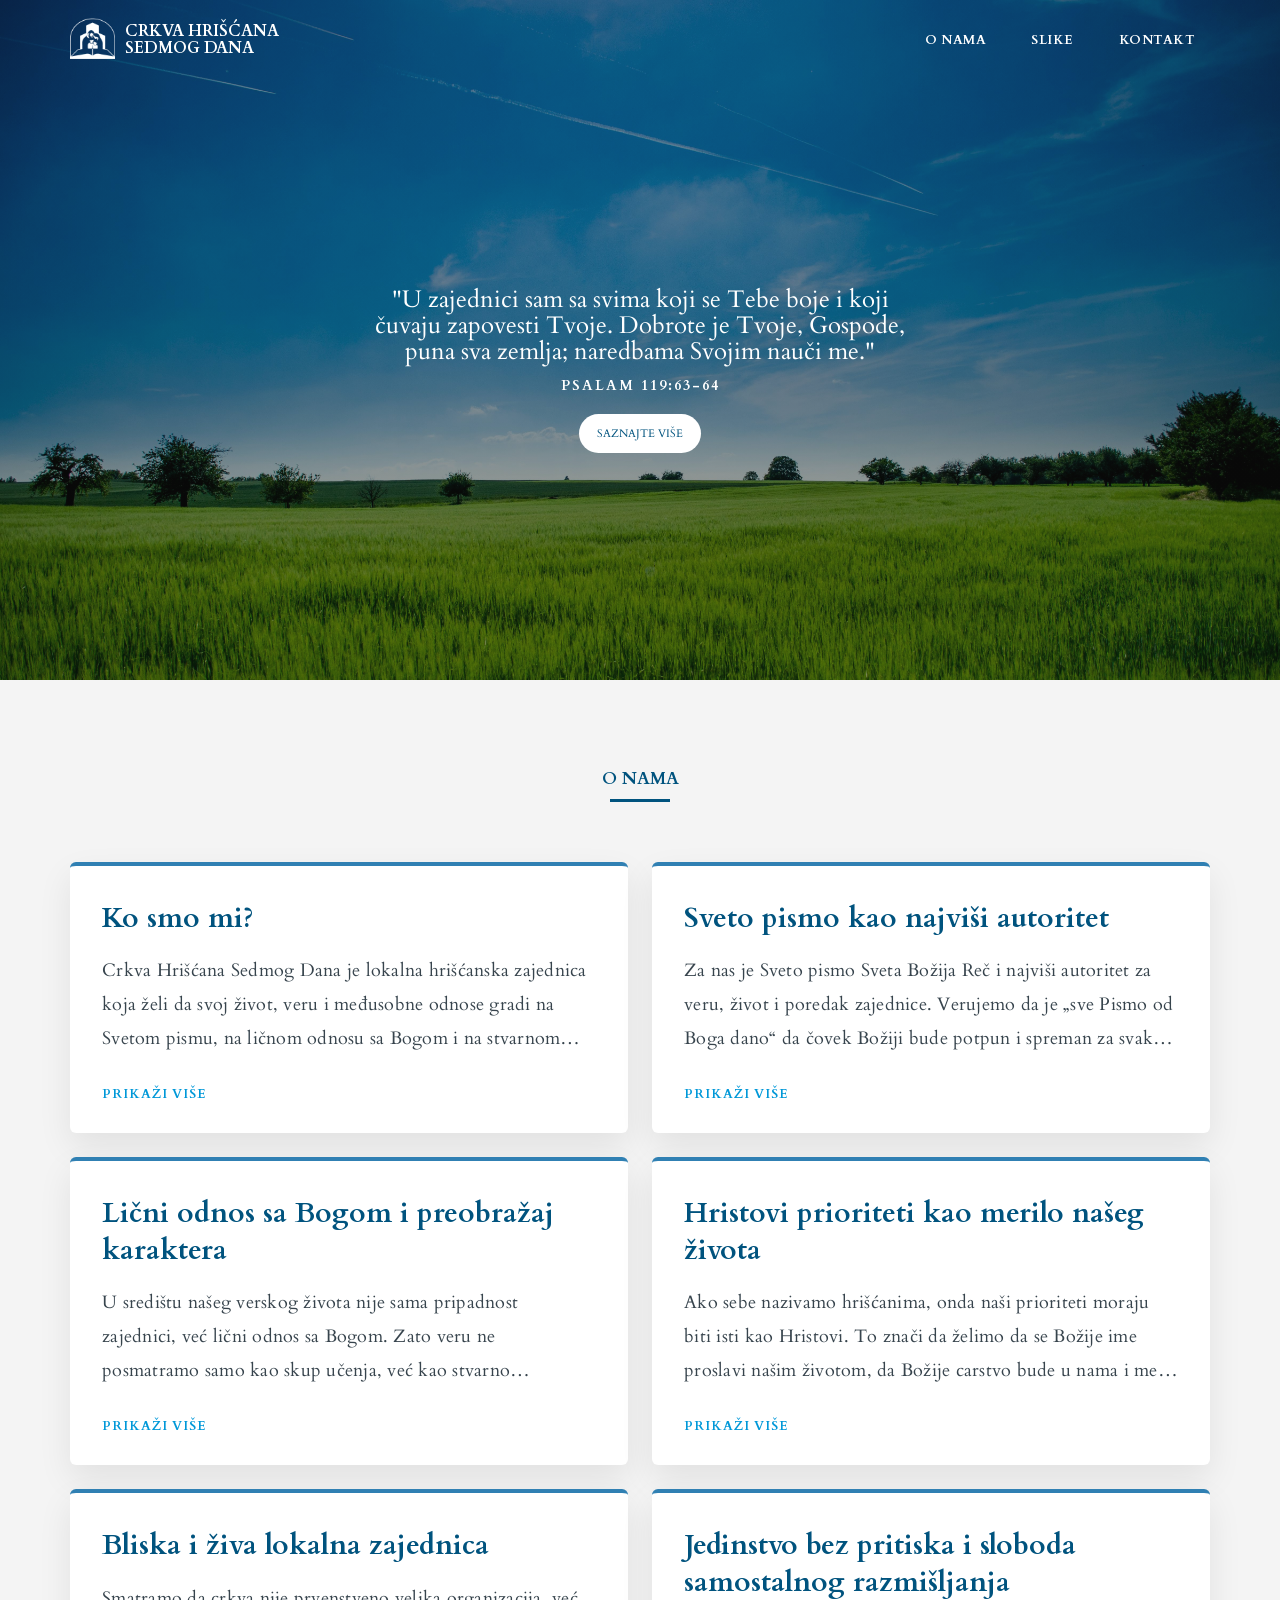
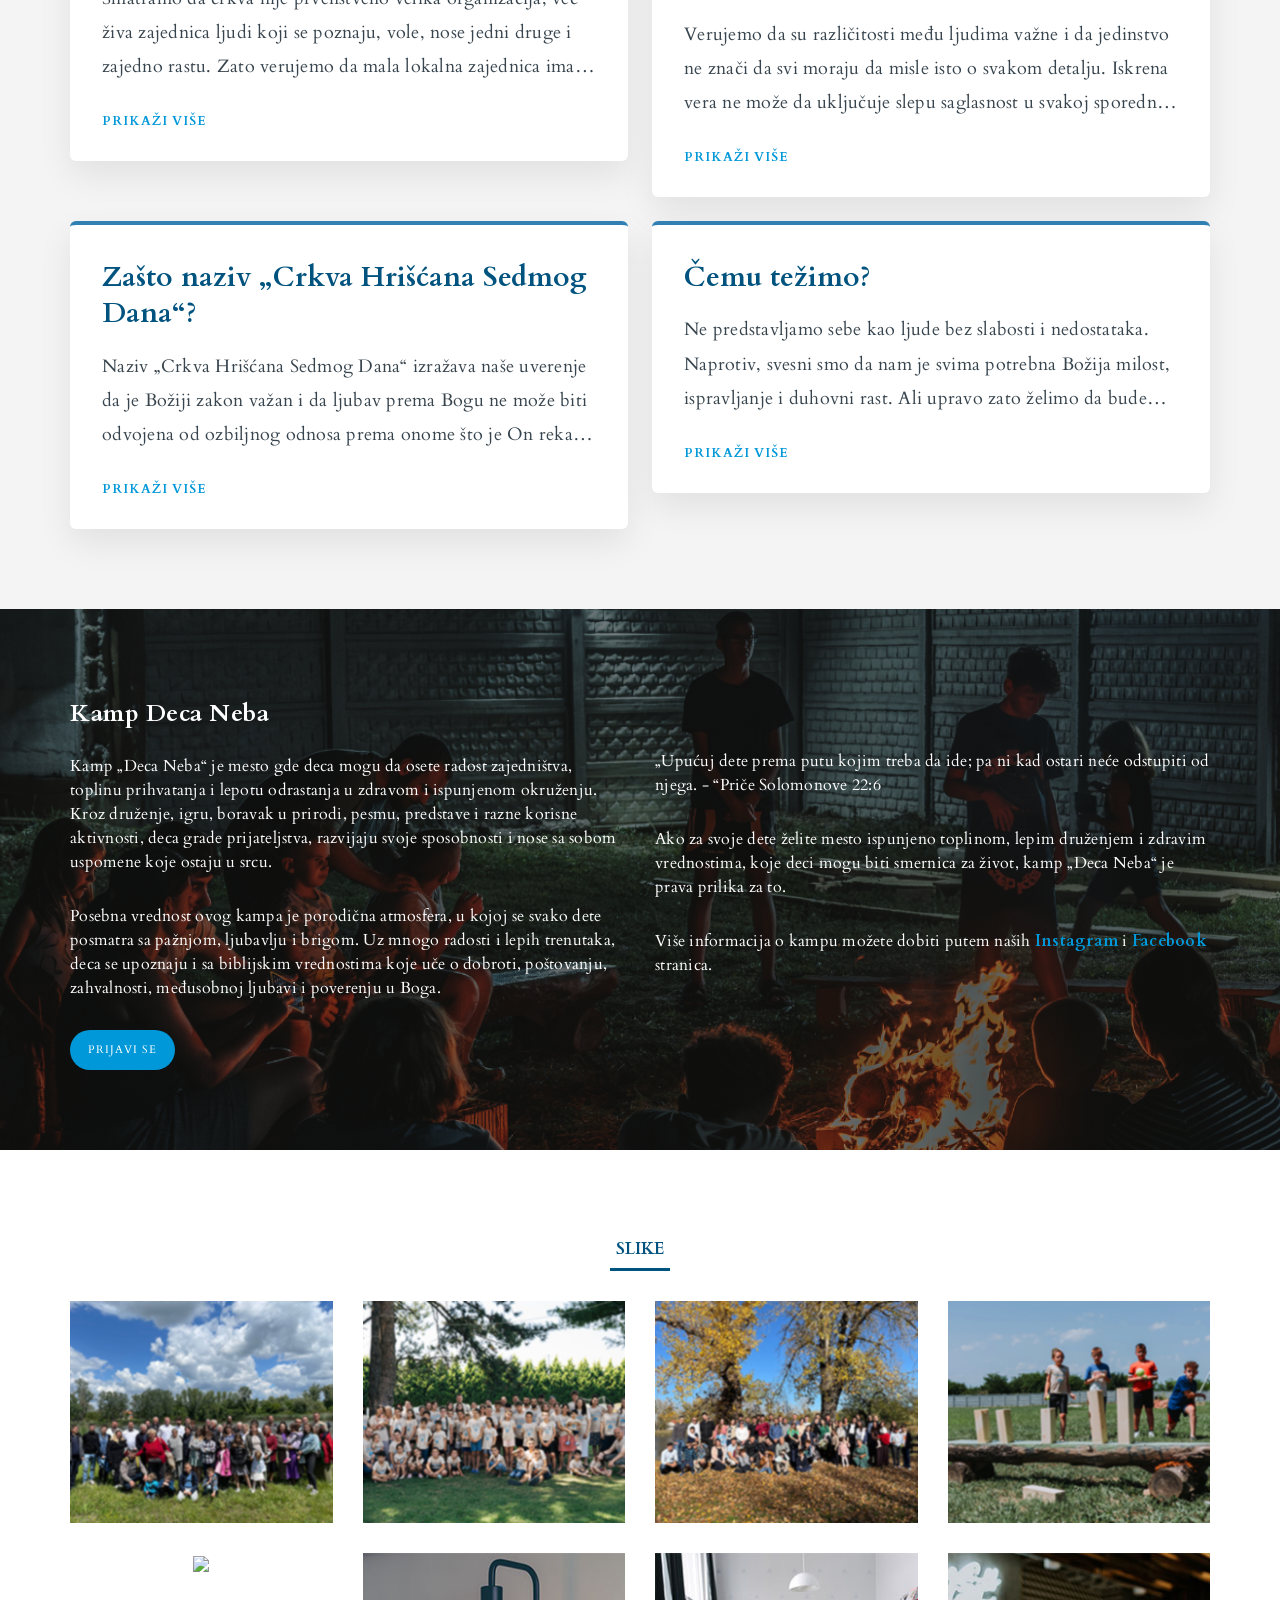
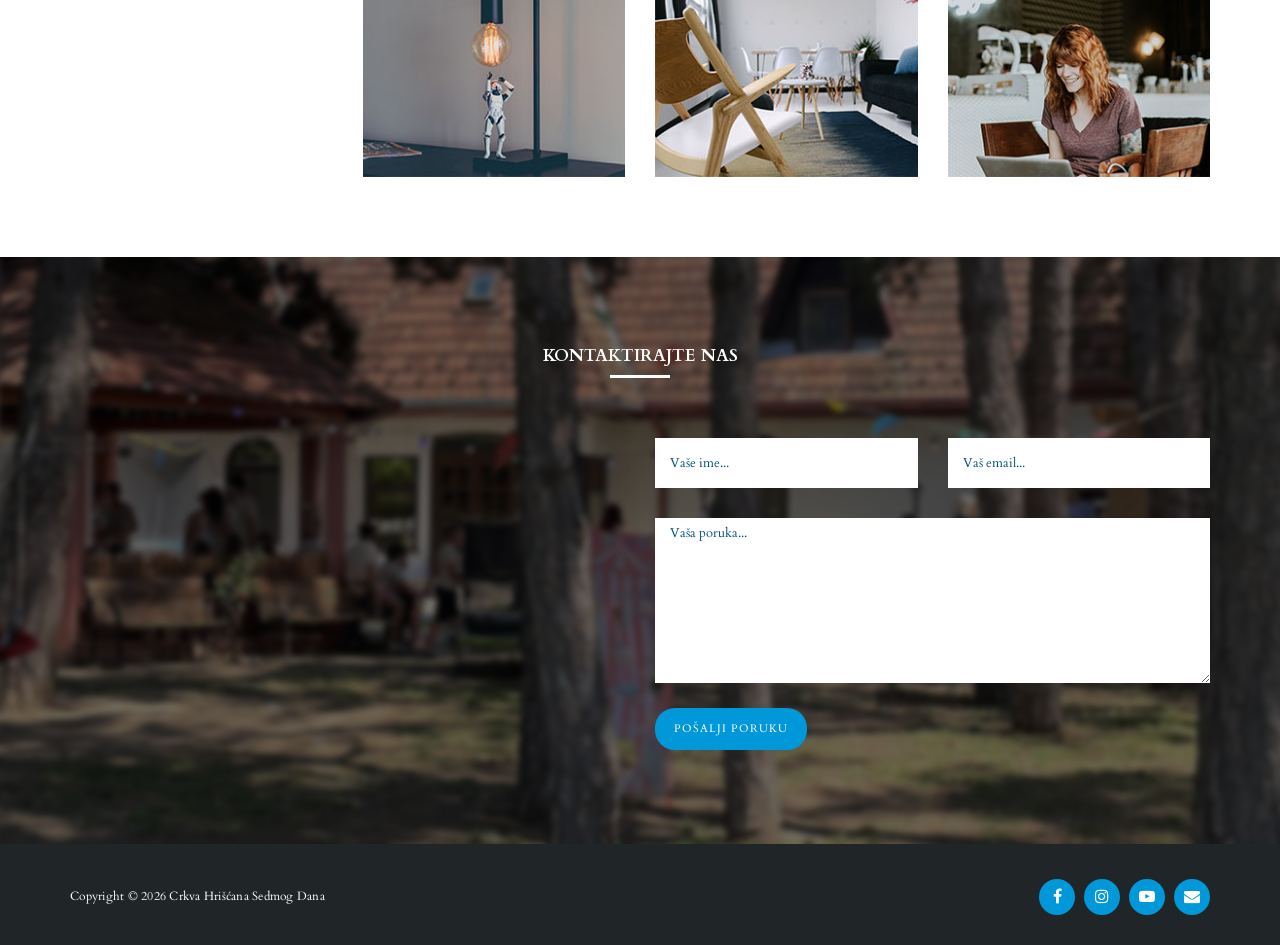
==== commit 6ade9590: "Make cards expandable" ====
--- a/index.html
+++ b/index.html
@@ -84,105 +84,145 @@
             </div>
             <div class="about-grid">
                 <article class="about-entry">
-                    <h5>Ko smo mi?</h5>
-                    <p>Crkva Hrišćana Sedmog Dana je lokalna hrišćanska zajednica koja želi da svoj život, veru i
-                        međusobne odnose gradi na Svetom pismu, na ličnom odnosu sa Bogom i na stvarnom bratskom
-                        zajedništvu. Ne smatramo da je dovoljno samo nositi hrišćansko ime; verujemo da se prava vera
-                        pokazuje u karakteru, poslušnosti Bogu i načinu na koji živimo jedni sa drugima.</p>
-                    <p>Naš cilj nije verska formalnost, niti pripadnost tradiciji radi same tradicije, već iskreno
-                        upoznavanje Boga i usklađivanje života sa Njegovom voljom.</p>
-                </article>
-
-                <article class="about-entry">
-                    <h5>Sveto pismo kao najviši autoritet</h5>
-                    <p>Za nas je Sveto pismo Sveta Božija Reč i najviši autoritet za veru, život i poredak zajednice.
-                        Verujemo da je „sve Pismo od Boga dano“ da čovek Božiji bude potpun i spreman za svako dobro
-                        delo (2. Timotiju 3:16-17). Zato ono što verujemo, učimo i činimo želimo da proveravamo
-                        prvenstveno pred Biblijom, a ne pred ljudskim mišljenjem, običajem ili nasleđenim verskim
-                        obrascima.</p>
-                    <p>Tradiciju ne smatramo konačnim merilom istine. Poštujemo sve ono što je dobro i što je u skladu
-                        sa Božijom rečju, ali ne verujemo da ljudsko predanje može imati veću težinu od Božije
-                        zapovesti (Matej 15:3). Svesni smo da su i ljudi pre nas mogli da pogreše, kao što i mi danas
-                        možemo pogrešiti. Zato ne želimo da ponavljamo istoriju,
-                        već da budemo spremni da svaku stvar ispitamo i, kada je potrebno, ispravimo.</p>
-                </article>
-
-                <article class="about-entry">
-                    <h5>Lični odnos sa Bogom i preobražaj karaktera</h5>
-                    <p>U središtu našeg verskog života nije sama pripadnost zajednici, već lični odnos sa Bogom. Zato
-                        veru ne posmatramo samo kao skup učenja, već kao stvarno upoznavanje Boga, hodanje sa Njim i
-                        svakodnevno usmeravanje života prema Njegovoj volji. (Jevanđelje po Jovanu 17:3)</p>
-                    <p>Verujemo da je cilj hrišćanskog života da čovek bude preobražen, da njegov karakter sazreva i sve
-                        više liči na karakter nebeskog Oca. Bog koga otkriva Biblija jeste Bog milostiv, pravedan,
-                        istinit, dugotrpeljiv i pun dobrote (2. Mojsijeva 34:6–7), i upravo zato smatramo da vera mora
-                        da menja čoveka iznutra.</p>
-                </article>
-
-                <article class="about-entry">
-                    <h5>Hristovi prioriteti kao merilo našeg života</h5>
-                    <p>Ako sebe nazivamo hrišćanima, onda naši prioriteti moraju biti isti kao Hristovi. To znači da
-                        želimo da se Božije ime proslavi našim životom, da Božije carstvo bude u nama i među nama, i da
-                        tvorimo Božiju volju, a ne sopstvenu. Kao što piše u Hristovoj molitvi „Oče naš“. (Jevanđelje po
-                        Mateju 6:9-13)</p>
-                    <p>Kada govorimo o hrišćanskom životu, ne mislimo prvenstveno na spoljašnji utisak, već na
-                        unutrašnju stvarnost koja se vidi u delima. Hristos je u svojoj propovedi pokazao kakav život je
-                        Bogu mio: život poniznosti, čistote, krotosti, milosrđa, žeđi za pravdom, mirotvorstva i
-                        istrajne ljubavi prema istini (Matej 5). Zato verujemo da hrišćanstvo nije poziv na pasivnost,
-                        već na ozbiljan i odgovoran život u kome se čovek uči da voli ono što je dobro i odbacuje ono
-                        što je zlo.</p>
-                </article>
-
-                <article class="about-entry">
-                    <h5>Bliska i živa lokalna zajednica</h5>
-                    <p>Smatramo da crkva nije prvenstveno velika organizacija, već živa zajednica ljudi koji se poznaju,
-                        vole, nose jedni druge i zajedno rastu. Zato verujemo da mala lokalna zajednica ima posebnu
-                        vrednost. U njoj ljudi mogu istinski da se upoznaju, da se međusobno prate u životu, da vide
-                        potrebe jedni drugih i da grade stvarne, a ne formalne odnose.</p>
-                    <p>Ne verujemo da je duhovni individualizam dobar za čoveka. Biblija pokazuje da čovek sam lako
-                        slabi i pada, dok su ljudi koji stoje zajedno snažniji i postojaniji (Propovednik 4:9–12). Zato
-                        držimo da je prirodno i zdravo da vernici podižu jedni druge kada neko posustane, da se
-                        međusobno opominju u ljubavi, da dele terete i da budu oslonac jedni drugima.</p>
-                    <p>Jednako nam je važno i da se ličно okupljamo. Smatramo da zajedništvo ne može da se svede samo na
-                        povremenu komunikaciju na daljinu ili preko interneta. Lično prisustvo, zajednička molitva,
-                        razgovor, učenje i međusobno podsticanje imaju nezamenljivo mesto u životu crkve (Jevrejima
-                        10:24–25). Zajednica je najzdravija onda kada ljudi nisu samo „povezani“, nego zaista prisutni
-                        jedni u životima drugih.</p>
-                </article>
-
-                <article class="about-entry">
-                    <h5>Jedinstvo bez pritiska i sloboda samostalnog razmišljanja</h5>
-                    <p>Verujemo da su različitosti među ljudima važne i da jedinstvo ne znači da svi moraju da misle
-                        isto o svakom detalju. Iskrena vera ne može da uključuje slepu saglasnost u svakoj sporednoj
-                        stvari, niti smatramo da duhovna zrelost može da uključuje samo ponavljanje tuđih stavova.</p>
-                    <p>Od svakog čoveka očekujemo da kritički razmišlja, da bude pošten pred istinom, da proverava ono
-                        što čuje i da svoj stav oblikuje pred Bogom. Smatramo da vera treba da bude lično usvojena, a ne
-                        samo preuzeta. Zato u zajednici cenimo iskrenost, promišljanje, otvoren razgovor i ozbiljno
-                        bavljenje Božijom rečju.</p>
-                </article>
-
-                <article class="about-entry">
-                    <h5>Zašto naziv „Crkva Hrišćana Sedmog Dana“?</h5>
-                    <p>Naziv „Crkva Hrišćana Sedmog Dana“ izražava naše uverenje da je Božiji zakon važan i da ljubav
-                        prema Bogu ne može biti odvojena od ozbiljnog odnosa prema onome što je On rekao. Ne posmatramo
-                        Božije zapovesti kao teret, već kao izraz Božijeg karaktera i kao otkrivenje života koji je
-                        dobar, čist i Bogu ugodan.</p>
-                    <p>Verujemo da čovek koji iskreno voli Boga želi da razume kakav život Mu je mio. Zato ozbiljno
-                        pristupamo Božijem zakonu, ne tražeći izgovore da ga učinimo manje važnim, nego nastojeći da
-                        razumemo šta nam Bog kroz njega pokazuje o sebi, o čoveku i o načinu života koji promoviše.</p>
-                    <p>Naziv „Sedmog Dana“ posebno svedoči o našem uverenju da ni zapovest o sedmom danu nije sporedna
-                        stvar, već deo Božijeg poretka koji treba razumeti i poštovati. Smatramo da nijedan deo Božije
-                        volje nije beznačajan za onoga ko želi da mu život bude u skladu sa Bogom.</p>
-                </article>
-
-                <article class="about-entry">
-                    <h5>Čemu težimo?</h5>
-                    <p>Ne predstavljamo sebe kao ljude bez slabosti i nedostataka. Naprotiv, svesni smo da nam je svima
-                        potrebna Božija milost, ispravljanje i duhovni rast. Ali upravo zato želimo da budemo zajednica
-                        koja se stalno vraća Svetom pismu, koja je spremna da uči, da se menja i da raste u ljubavi,
-                        istini i međusobnoj odgovornosti.</p>
-                    <p>Naša želja je da budemo zajednica u kojoj se Bog ozbiljno traži, u kojoj se Njegova reč poštuje,
-                        u kojoj ljudi nisu jedni drugima teret nego pomoć, i u kojoj se hrišćanska vera vidi ne samo u
-                        ispovedanju, već i u životu.</p>
+                    <button class="about-entry__toggle" type="button" aria-expanded="false">
+                        <h5>Ko smo mi?</h5>
+                        <span class="about-entry__meta">Prikaži više</span>
+                    </button>
+                    <div class="about-entry__content" hidden>
+                        <p>Crkva Hrišćana Sedmog Dana je lokalna hrišćanska zajednica koja želi da svoj život, veru i
+                            međusobne odnose gradi na Svetom pismu, na ličnom odnosu sa Bogom i na stvarnom bratskom
+                            zajedništvu. Ne smatramo da je dovoljno samo nositi hrišćansko ime; verujemo da se prava vera
+                            pokazuje u karakteru, poslušnosti Bogu i načinu na koji živimo jedni sa drugima.</p>
+                        <p>Naš cilj nije verska formalnost, niti pripadnost tradiciji radi same tradicije, već iskreno
+                            upoznavanje Boga i usklađivanje života sa Njegovom voljom.</p>
+                    </div>
+                </article>
+
+                <article class="about-entry">
+                    <button class="about-entry__toggle" type="button" aria-expanded="false">
+                        <h5>Sveto pismo kao najviši autoritet</h5>
+                        <span class="about-entry__meta">Prikaži više</span>
+                    </button>
+                    <div class="about-entry__content" hidden>
+                        <p>Za nas je Sveto pismo Sveta Božija Reč i najviši autoritet za veru, život i poredak zajednice.
+                            Verujemo da je „sve Pismo od Boga dano“ da čovek Božiji bude potpun i spreman za svako dobro
+                            delo (2. Timotiju 3:16-17). Zato ono što verujemo, učimo i činimo želimo da proveravamo
+                            prvenstveno pred Biblijom, a ne pred ljudskim mišljenjem, običajem ili nasleđenim verskim
+                            obrascima.</p>
+                        <p>Tradiciju ne smatramo konačnim merilom istine. Poštujemo sve ono što je dobro i što je u skladu
+                            sa Božijom rečju, ali ne verujemo da ljudsko predanje može imati veću težinu od Božije
+                            zapovesti (Matej 15:3). Svesni smo da su i ljudi pre nas mogli da pogreše, kao što i mi danas
+                            možemo pogrešiti. Zato ne želimo da ponavljamo istoriju,
+                            već da budemo spremni da svaku stvar ispitamo i, kada je potrebno, ispravimo.</p>
+                    </div>
+                </article>
+
+                <article class="about-entry">
+                    <button class="about-entry__toggle" type="button" aria-expanded="false">
+                        <h5>Lični odnos sa Bogom i preobražaj karaktera</h5>
+                        <span class="about-entry__meta">Prikaži više</span>
+                    </button>
+                    <div class="about-entry__content" hidden>
+                        <p>U središtu našeg verskog života nije sama pripadnost zajednici, već lični odnos sa Bogom. Zato
+                            veru ne posmatramo samo kao skup učenja, već kao stvarno upoznavanje Boga, hodanje sa Njim i
+                            svakodnevno usmeravanje života prema Njegovoj volji. (Jevanđelje po Jovanu 17:3)</p>
+                        <p>Verujemo da je cilj hrišćanskog života da čovek bude preobražen, da njegov karakter sazreva i sve
+                            više liči na karakter nebeskog Oca. Bog koga otkriva Biblija jeste Bog milostiv, pravedan,
+                            istinit, dugotrpeljiv i pun dobrote (2. Mojsijeva 34:6-7), i upravo zato smatramo da vera mora
+                            da menja čoveka iznutra.</p>
+                    </div>
+                </article>
+
+                <article class="about-entry">
+                    <button class="about-entry__toggle" type="button" aria-expanded="false">
+                        <h5>Hristovi prioriteti kao merilo našeg života</h5>
+                        <span class="about-entry__meta">Prikaži više</span>
+                    </button>
+                    <div class="about-entry__content" hidden>
+                        <p>Ako sebe nazivamo hrišćanima, onda naši prioriteti moraju biti isti kao Hristovi. To znači da
+                            želimo da se Božije ime proslavi našim životom, da Božije carstvo bude u nama i među nama, i da
+                            tvorimo Božiju volju, a ne sopstvenu. Kao što piše u Hristovoj molitvi „Oče naš“. (Jevanđelje po
+                            Mateju 6:9-13)</p>
+                        <p>Kada govorimo o hrišćanskom životu, ne mislimo prvenstveno na spoljašnji utisak, već na
+                            unutrašnju stvarnost koja se vidi u delima. Hristos je u svojoj propovedi pokazao kakav život je
+                            Bogu mio: život poniznosti, čistote, krotosti, milosrđa, žeđi za pravdom, mirotvorstva i
+                            istrajne ljubavi prema istini (Matej 5). Zato verujemo da hrišćanstvo nije poziv na pasivnost,
+                            već na ozbiljan i odgovoran život u kome se čovek uči da voli ono što je dobro i odbacuje ono
+                            što je zlo.</p>
+                    </div>
+                </article>
+
+                <article class="about-entry">
+                    <button class="about-entry__toggle" type="button" aria-expanded="false">
+                        <h5>Bliska i živa lokalna zajednica</h5>
+                        <span class="about-entry__meta">Prikaži više</span>
+                    </button>
+                    <div class="about-entry__content" hidden>
+                        <p>Smatramo da crkva nije prvenstveno velika organizacija, već živa zajednica ljudi koji se poznaju,
+                            vole, nose jedni druge i zajedno rastu. Zato verujemo da mala lokalna zajednica ima posebnu
+                            vrednost. U njoj ljudi mogu istinski da se upoznaju, da se međusobno prate u životu, da vide
+                            potrebe jedni drugih i da grade stvarne, a ne formalne odnose.</p>
+                        <p>Ne verujemo da je duhovni individualizam dobar za čoveka. Biblija pokazuje da čovek sam lako
+                            slabi i pada, dok su ljudi koji stoje zajedno snažniji i postojaniji (Propovednik 4:9-12). Zato
+                            držimo da je prirodno i zdravo da vernici podižu jedni druge kada neko posustane, da se
+                            međusobno opominju u ljubavi, da dele terete i da budu oslonac jedni drugima.</p>
+                        <p>Jednako nam je važno i da se lično okupljamo. Smatramo da zajedništvo ne može da se svede samo na
+                            povremenu komunikaciju na daljinu ili preko interneta. Lično prisustvo, zajednička molitva,
+                            razgovor, učenje i međusobno podsticanje imaju nezamenljivo mesto u životu crkve (Jevrejima
+                            10:24-25). Zajednica je najzdravija onda kada ljudi nisu samo „povezani“, nego zaista prisutni
+                            jedni u životima drugih.</p>
+                    </div>
+                </article>
+
+                <article class="about-entry">
+                    <button class="about-entry__toggle" type="button" aria-expanded="false">
+                        <h5>Jedinstvo bez pritiska i sloboda samostalnog razmišljanja</h5>
+                        <span class="about-entry__meta">Prikaži više</span>
+                    </button>
+                    <div class="about-entry__content" hidden>
+                        <p>Verujemo da su različitosti među ljudima važne i da jedinstvo ne znači da svi moraju da misle
+                            isto o svakom detalju. Iskrena vera ne može da uključuje slepu saglasnost u svakoj sporednoj
+                            stvari, niti smatramo da duhovna zrelost može da uključuje samo ponavljanje tuđih stavova.</p>
+                        <p>Od svakog čoveka očekujemo da kritički razmišlja, da bude pošten pred istinom, da proverava ono
+                            što čuje i da svoj stav oblikuje pred Bogom. Smatramo da vera treba da bude lično usvojena, a ne
+                            samo preuzeta. Zato u zajednici cenimo iskrenost, promišljanje, otvoren razgovor i ozbiljno
+                            bavljenje Božijom rečju.</p>
+                    </div>
+                </article>
+
+                <article class="about-entry">
+                    <button class="about-entry__toggle" type="button" aria-expanded="false">
+                        <h5>Zašto naziv „Crkva Hrišćana Sedmog Dana“?</h5>
+                        <span class="about-entry__meta">Prikaži više</span>
+                    </button>
+                    <div class="about-entry__content" hidden>
+                        <p>Naziv „Crkva Hrišćana Sedmog Dana“ izražava naše uverenje da je Božiji zakon važan i da ljubav
+                            prema Bogu ne može biti odvojena od ozbiljnog odnosa prema onome što je On rekao. Ne posmatramo
+                            Božije zapovesti kao teret, već kao izraz Božijeg karaktera i kao otkrivenje života koji je
+                            dobar, čist i Bogu ugodan.</p>
+                        <p>Verujemo da čovek koji iskreno voli Boga želi da razume kakav život Mu je mio. Zato ozbiljno
+                            pristupamo Božijem zakonu, ne tražeći izgovore da ga učinimo manje važnim, nego nastojeći da
+                            razumemo šta nam Bog kroz njega pokazuje o sebi, o čoveku i o načinu života koji promoviše.</p>
+                        <p>Naziv „Sedmog Dana“ posebno svedoči o našem uverenju da ni zapovest o sedmom danu nije sporedna
+                            stvar, već deo Božijeg poretka koji treba razumeti i poštovati. Smatramo da nijedan deo Božije
+                            volje nije beznačajan za onoga ko želi da mu život bude u skladu sa Bogom.</p>
+                    </div>
+                </article>
+
+                <article class="about-entry">
+                    <button class="about-entry__toggle" type="button" aria-expanded="false">
+                        <h5>Čemu težimo?</h5>
+                        <span class="about-entry__meta">Prikaži više</span>
+                    </button>
+                    <div class="about-entry__content" hidden>
+                        <p>Ne predstavljamo sebe kao ljude bez slabosti i nedostataka. Naprotiv, svesni smo da nam je svima
+                            potrebna Božija milost, ispravljanje i duhovni rast. Ali upravo zato želimo da budemo zajednica
+                            koja se stalno vraća Svetom pismu, koja je spremna da uči, da se menja i da raste u ljubavi,
+                            istini i međusobnoj odgovornosti.</p>
+                        <p>Naša želja je da budemo zajednica u kojoj se Bog ozbiljno traži, u kojoj se Njegova reč poštuje,
+                            u kojoj ljudi nisu jedni drugima teret nego pomoć, i u kojoj se hrišćanska vera vidi ne samo u
+                            ispovedanju, već i u životu.</p>
+                    </div>
                 </article>
 
             </div>
@@ -428,4 +468,4 @@
     <script src="js/main.js"></script>
 </body>
 
-</html>+</html>
--- a/css/style.css
+++ b/css/style.css
@@ -322,9 +322,34 @@
 	position: relative;
 	background: #fff;
 	padding: 34px 32px 30px;
+	min-height: 220px;
+	display: flex;
+	flex-direction: column;
 	border-radius: 6px;
 	border-top: 4px solid rgba(var(--primary-color-rgb), 0.85);
 	box-shadow: 0 14px 34px rgba(18, 18, 18, 0.08);
+	transition: box-shadow 0.25s ease, transform 0.25s ease;
+}
+
+.about-entry:hover {
+	transform: translateY(-2px);
+	box-shadow: 0 18px 38px rgba(18, 18, 18, 0.11);
+}
+
+.about-entry__toggle {
+	width: 100%;
+	padding: 0;
+	border: 0;
+	background: transparent;
+	text-align: left;
+	display: flex;
+	flex-direction: column;
+	cursor: pointer;
+}
+
+.about-entry__toggle:focus-visible {
+	outline: 2px solid rgba(var(--primary-color-rgb), 0.6);
+	outline-offset: 6px;
 }
 
 .about-entry h5 {
@@ -333,6 +358,38 @@
 	line-height: 1.3;
 	font-weight: 700;
 	color: var(--ternary-color);
+}
+
+.about-entry__preview {
+	margin: 0 0 18px;
+	font-size: 17px;
+	line-height: 1.8;
+	color: #55626c;
+	display: -webkit-box;
+	-webkit-line-clamp: 3;
+	-webkit-box-orient: vertical;
+	overflow: hidden;
+}
+
+.about-entry.is-open .about-entry__preview {
+	display: none;
+}
+
+.about-entry__action {
+	display: inline-flex;
+	align-items: center;
+	gap: 10px;
+	margin-top: 28px;
+	font-size: 13px;
+	font-weight: 700;
+	letter-spacing: 1px;
+	text-transform: uppercase;
+	color: var(--primary-color);
+	cursor: pointer;
+}
+
+.about-entry.is-open .about-entry__content {
+	flex: 1;
 }
 
 .about-entry p {
@@ -1035,6 +1092,7 @@
 		line-height: 1.8;
 	}
 	.about-entry {
+		min-height: 0;
 		padding: 28px 22px 24px;
 	}
 	.about-entry h5 {
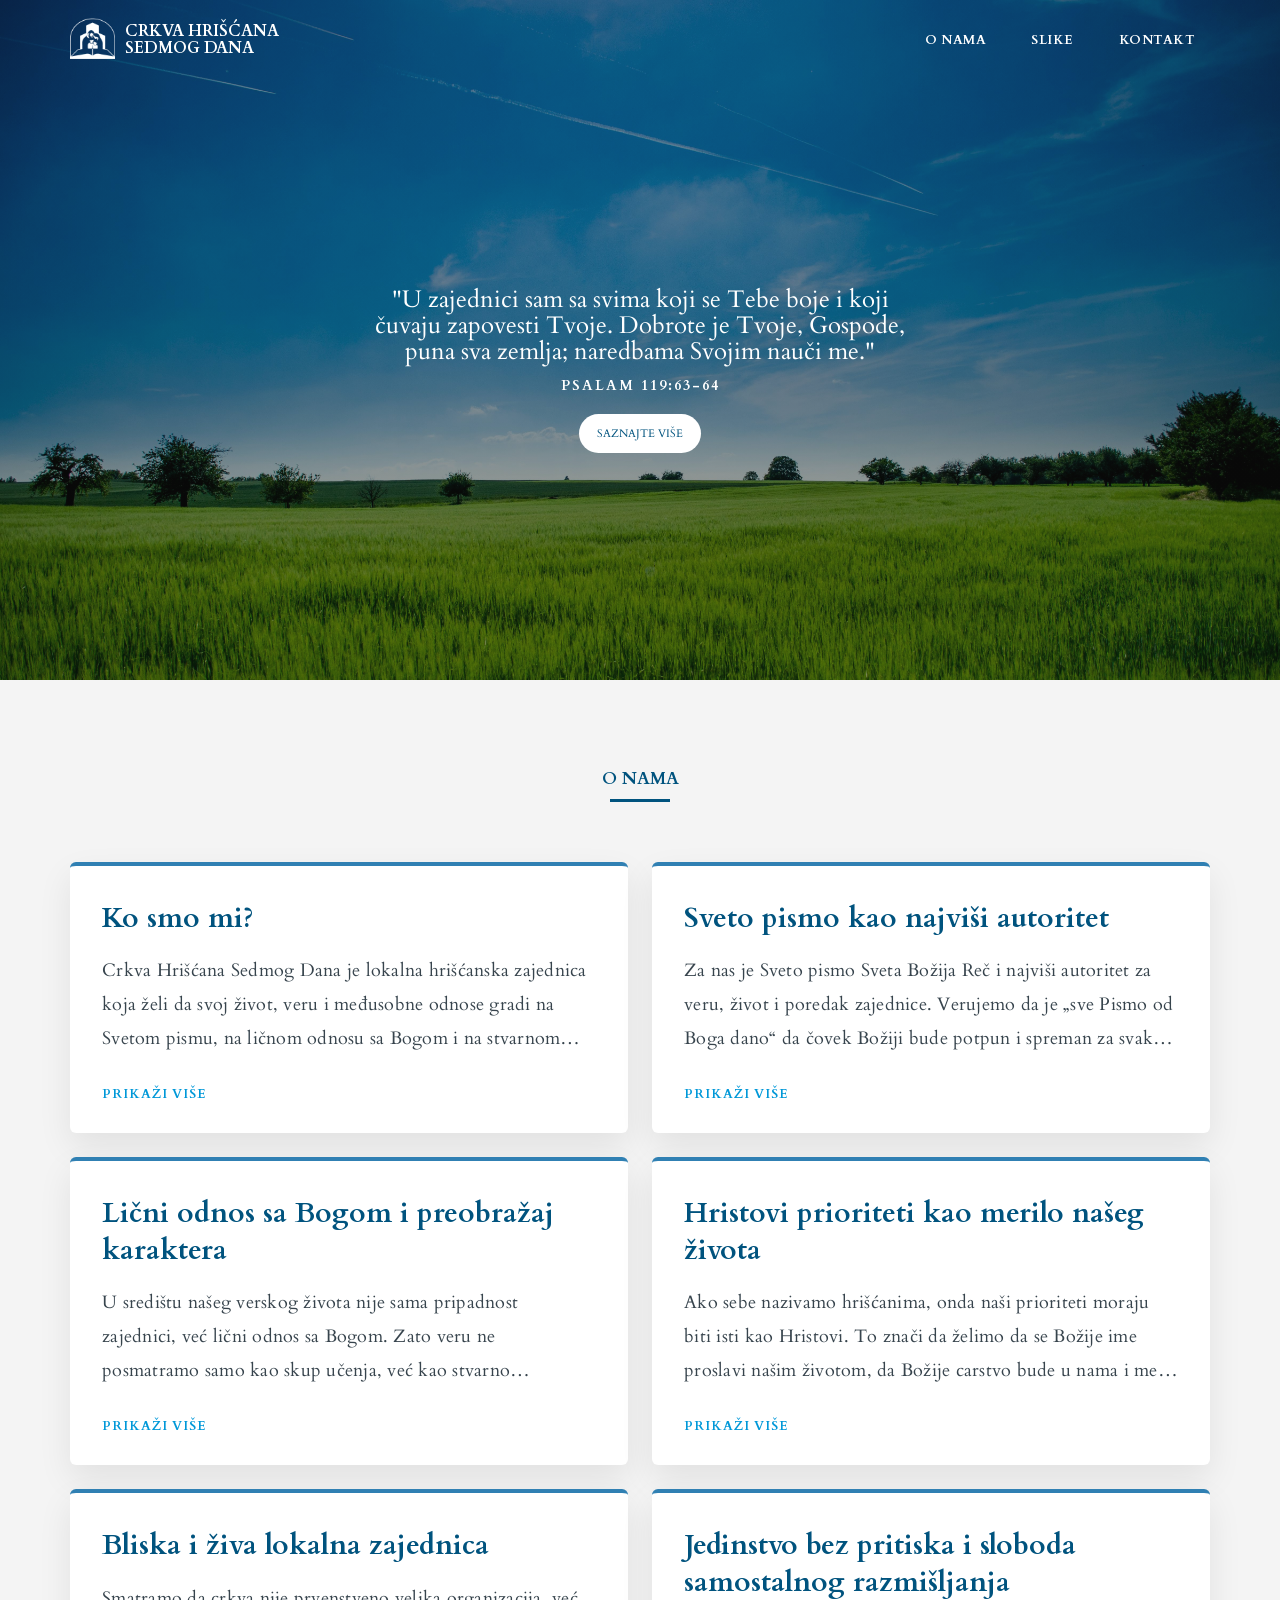
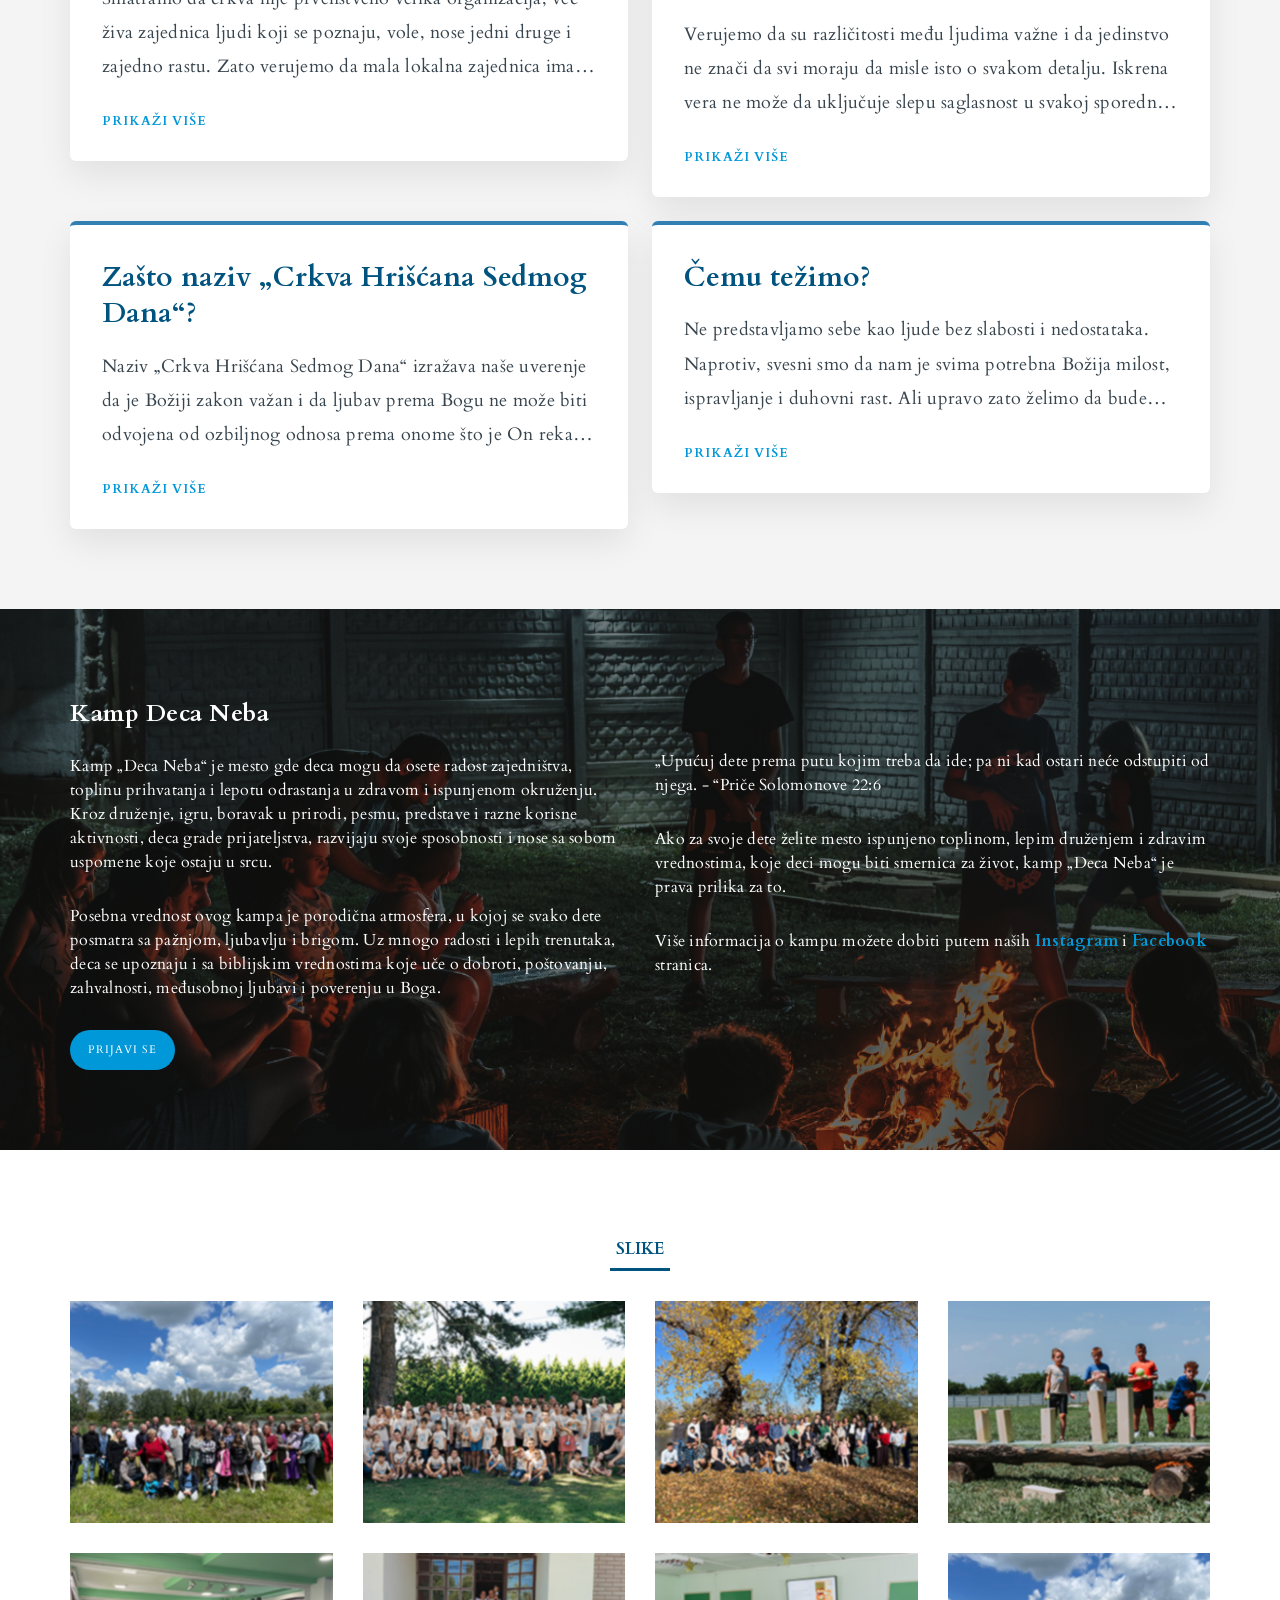
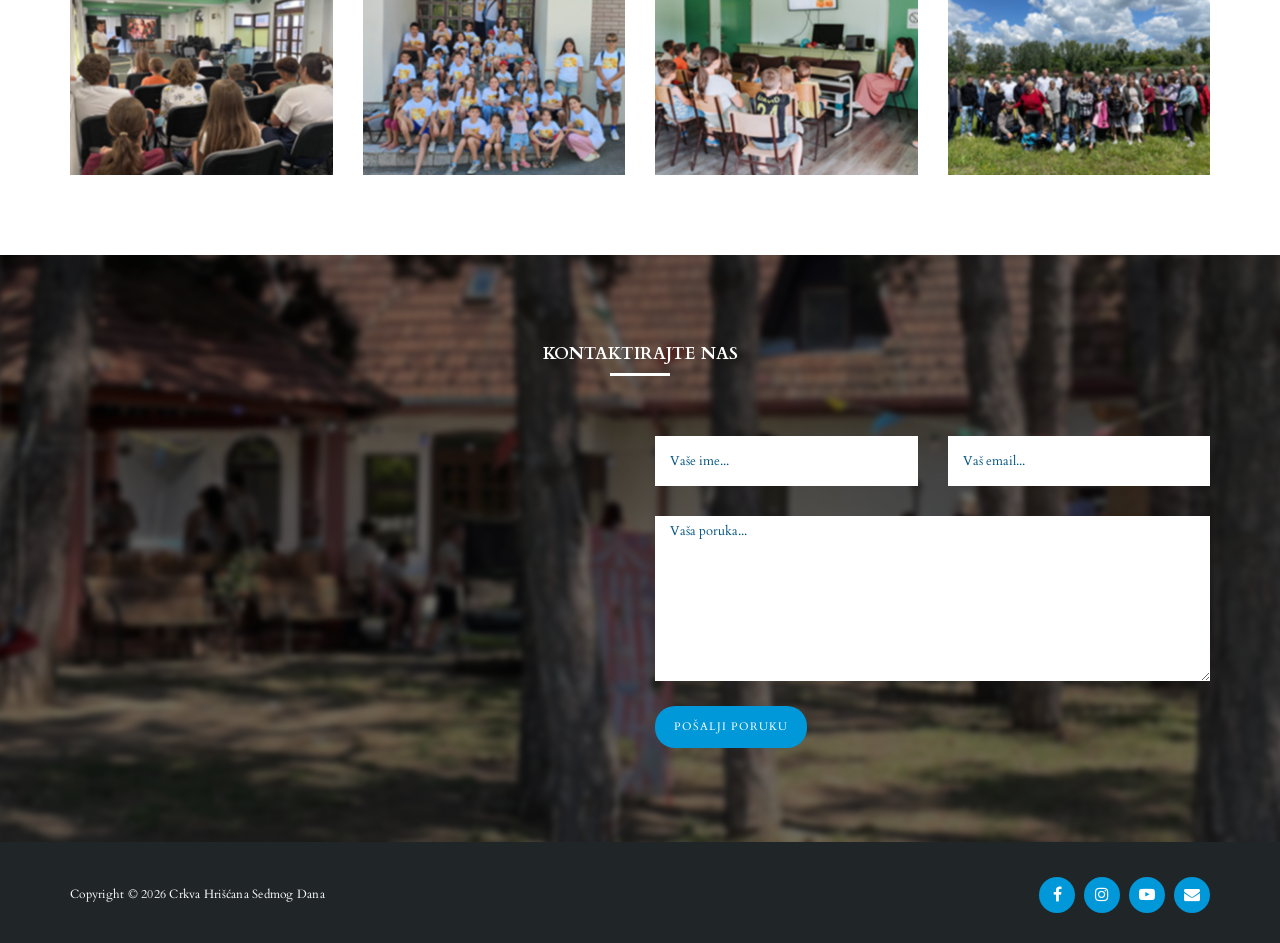
==== commit 42000aab: "Replace photos" ====
--- a/index.html
+++ b/index.html
@@ -326,43 +326,43 @@
                         <div class="col-md-3 col-sm-6 project-item">
                             <div class="thumb">
                                 <div class="image">
-                                    <img src="img/portfolio_05.jpg">
-                                </div>
-                                <div class="hover-effect">
-                                    <a href="img/portfolio_big_05.jpg" data-lightbox="image-1"><i
-                                            class="fa fa-search"></i></a>
-                                </div>
-                            </div>
-                        </div>
-                        <div class="col-md-3 col-sm-6 project-item">
-                            <div class="thumb">
-                                <div class="image">
-                                    <img src="img/portfolio_06.jpg">
-                                </div>
-                                <div class="hover-effect">
-                                    <a href="img/portfolio_big_06.jpg" data-lightbox="image-1"><i
-                                            class="fa fa-search"></i></a>
-                                </div>
-                            </div>
-                        </div>
-                        <div class="col-md-3 col-sm-6 project-item">
-                            <div class="thumb">
-                                <div class="image">
-                                    <img src="img/portfolio_07.jpg">
-                                </div>
-                                <div class="hover-effect">
-                                    <a href="img/portfolio_big_07.jpg" data-lightbox="image-1"><i
-                                            class="fa fa-search"></i></a>
-                                </div>
-                            </div>
-                        </div>
-                        <div class="col-md-3 col-sm-6 project-item">
-                            <div class="thumb">
-                                <div class="image">
-                                    <img src="img/portfolio_08.jpg">
-                                </div>
-                                <div class="hover-effect">
-                                    <a href="img/portfolio_big_08.jpg" data-lightbox="image-1"><i
+                                    <img src="img/gallery_04.jpg">
+                                </div>
+                                <div class="hover-effect">
+                                    <a href="img/gallery_big_04.jpg" data-lightbox="image-1"><i
+                                            class="fa fa-search"></i></a>
+                                </div>
+                            </div>
+                        </div>
+                        <div class="col-md-3 col-sm-6 project-item">
+                            <div class="thumb">
+                                <div class="image">
+                                    <img src="img/gallery_05.jpg">
+                                </div>
+                                <div class="hover-effect">
+                                    <a href="img/gallery_big_05.jpg" data-lightbox="image-1"><i
+                                            class="fa fa-search"></i></a>
+                                </div>
+                            </div>
+                        </div>
+                        <div class="col-md-3 col-sm-6 project-item">
+                            <div class="thumb">
+                                <div class="image">
+                                    <img src="img/gallery_06.jpg">
+                                </div>
+                                <div class="hover-effect">
+                                    <a href="img/gallery_big_06.jpg" data-lightbox="image-1"><i
+                                            class="fa fa-search"></i></a>
+                                </div>
+                            </div>
+                        </div>
+                        <div class="col-md-3 col-sm-6 project-item">
+                            <div class="thumb">
+                                <div class="image">
+                                    <img src="img/gallery_00.jpg">
+                                </div>
+                                <div class="hover-effect">
+                                    <a href="img/gallery_big_00.jpg" data-lightbox="image-1"><i
                                             class="fa fa-search"></i></a>
                                 </div>
                             </div>
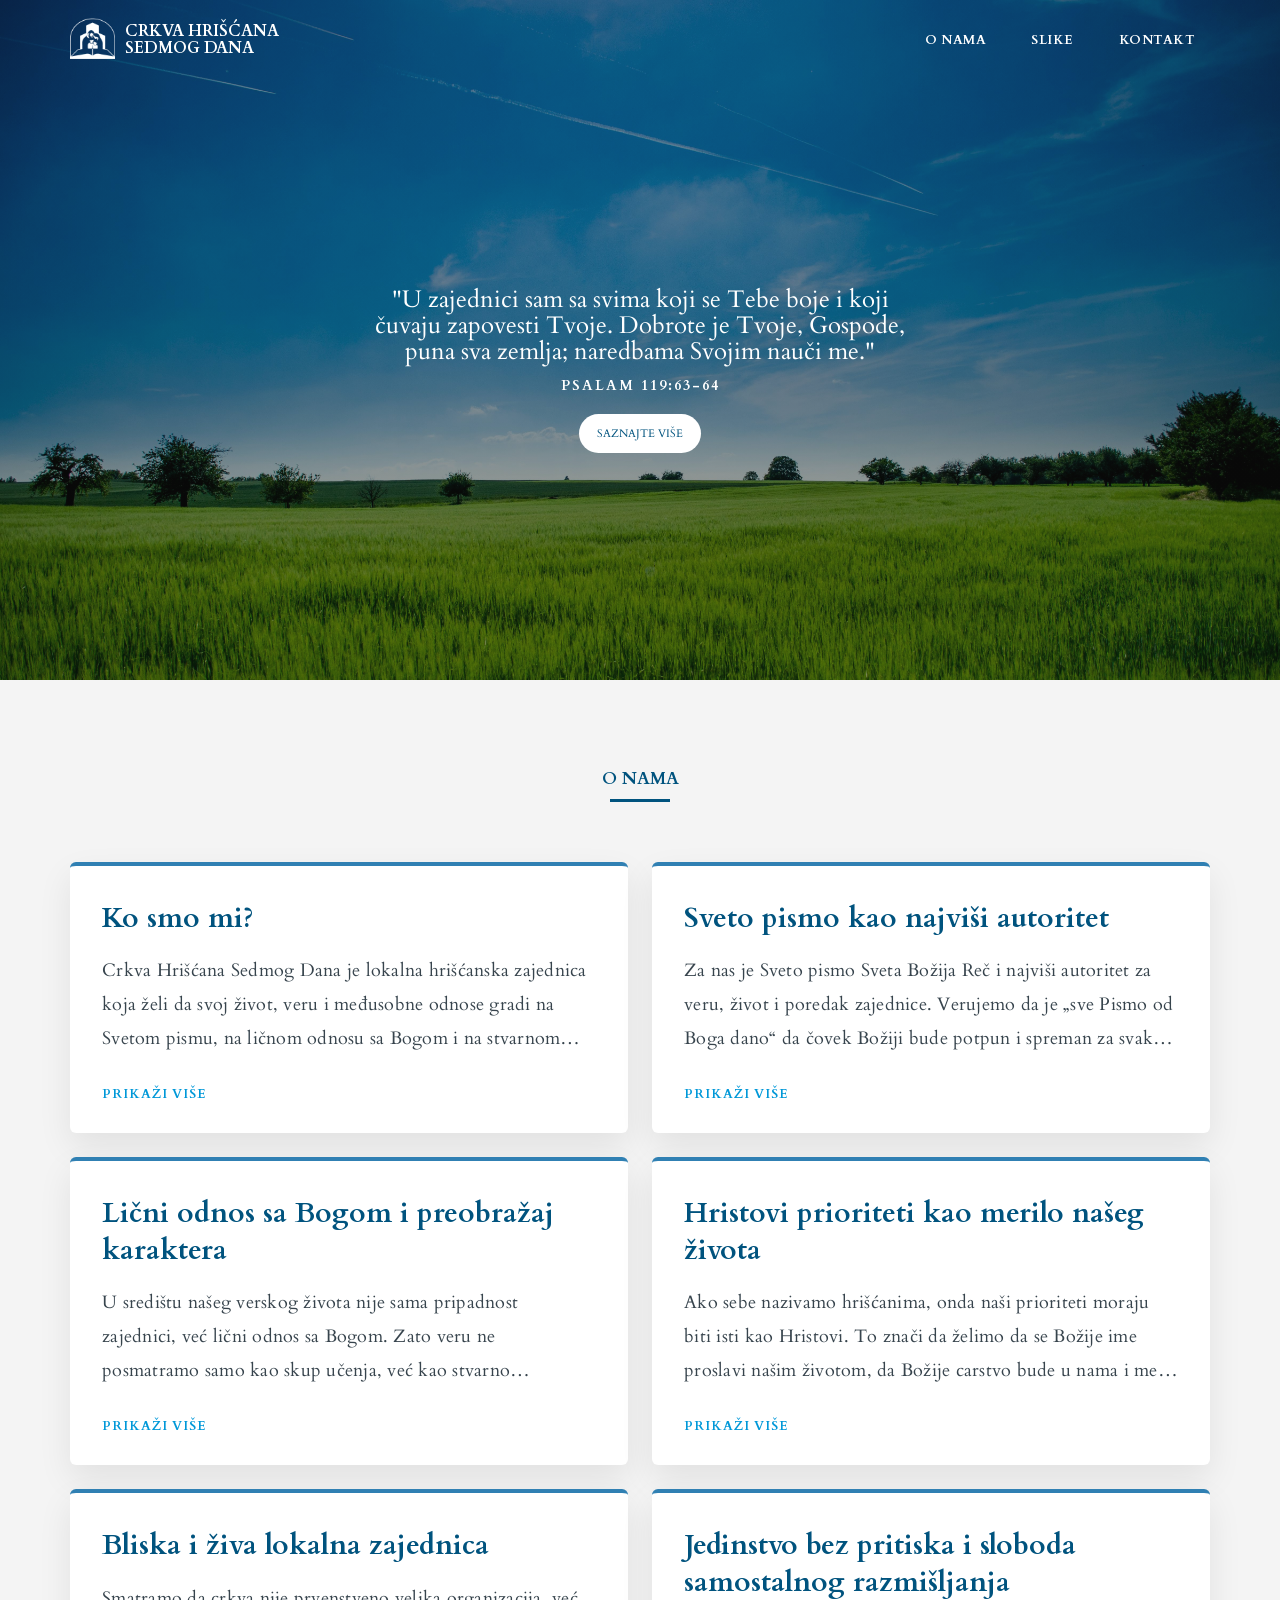
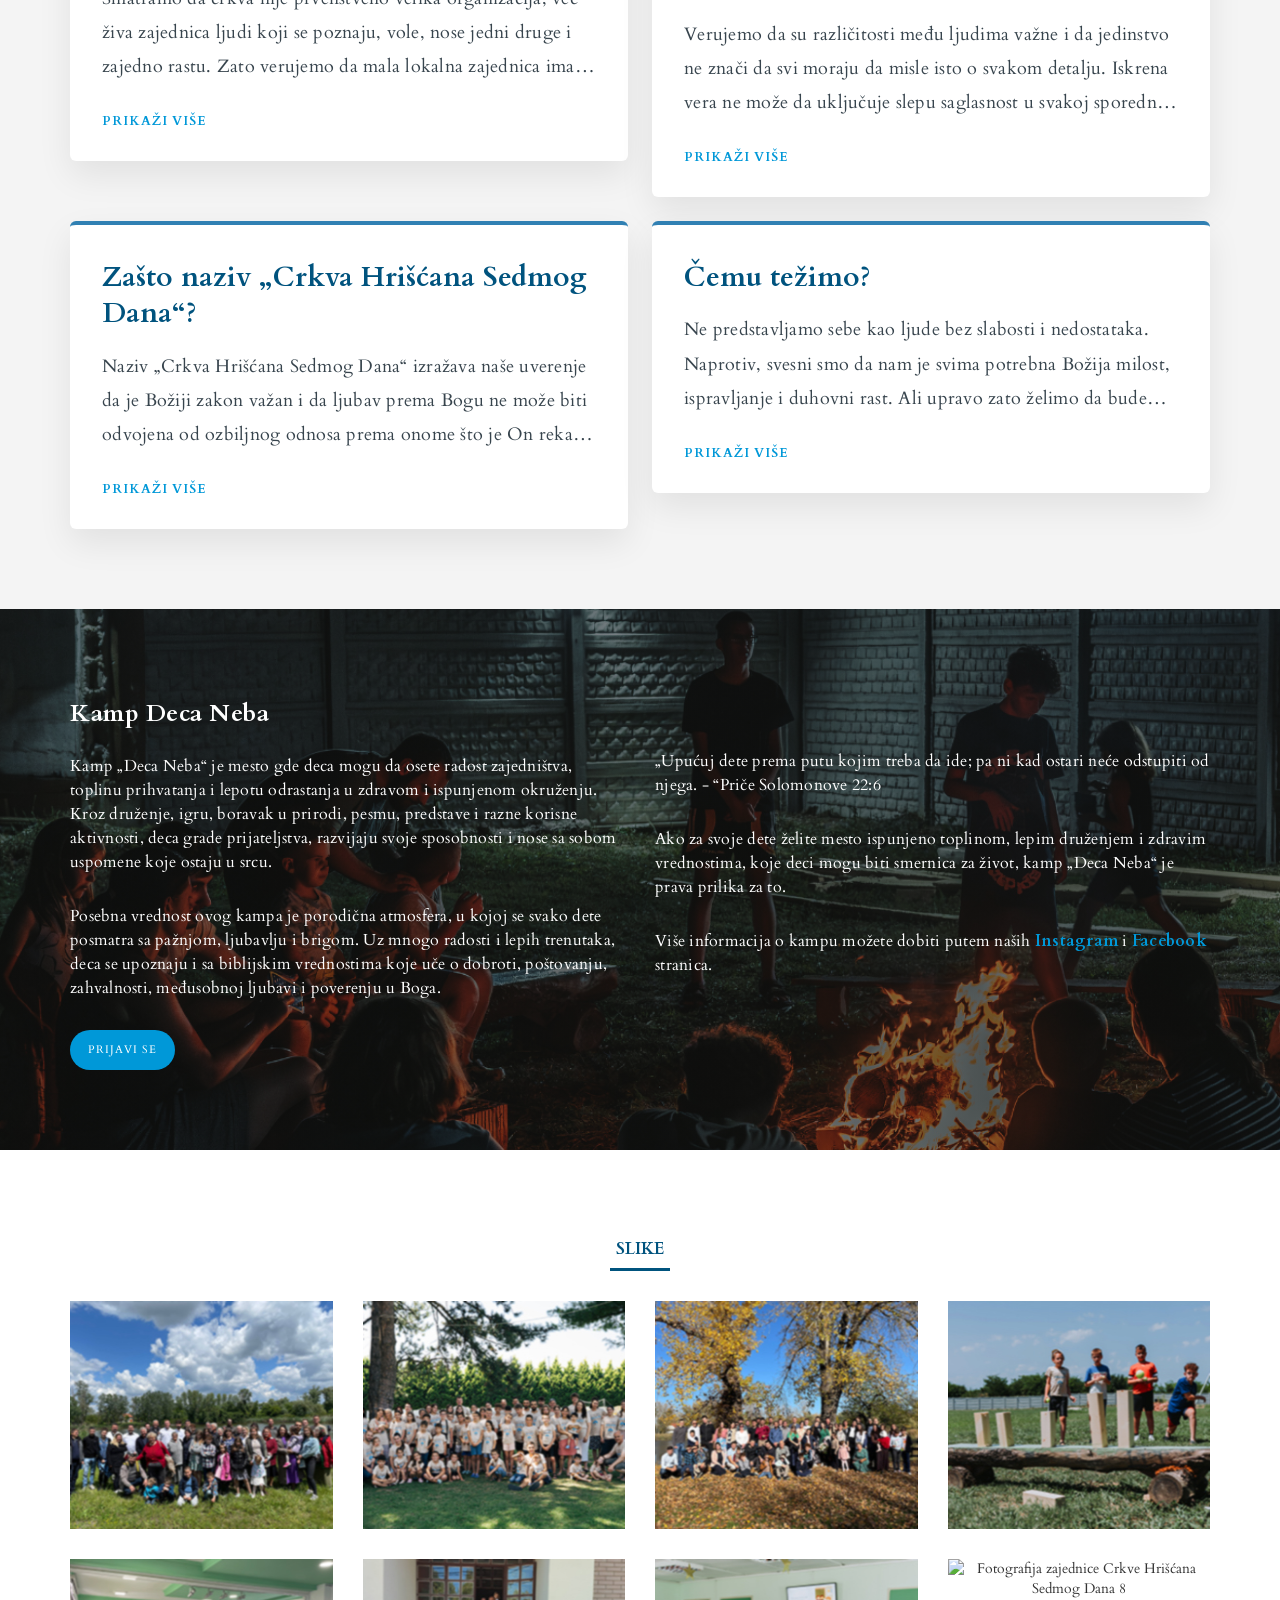
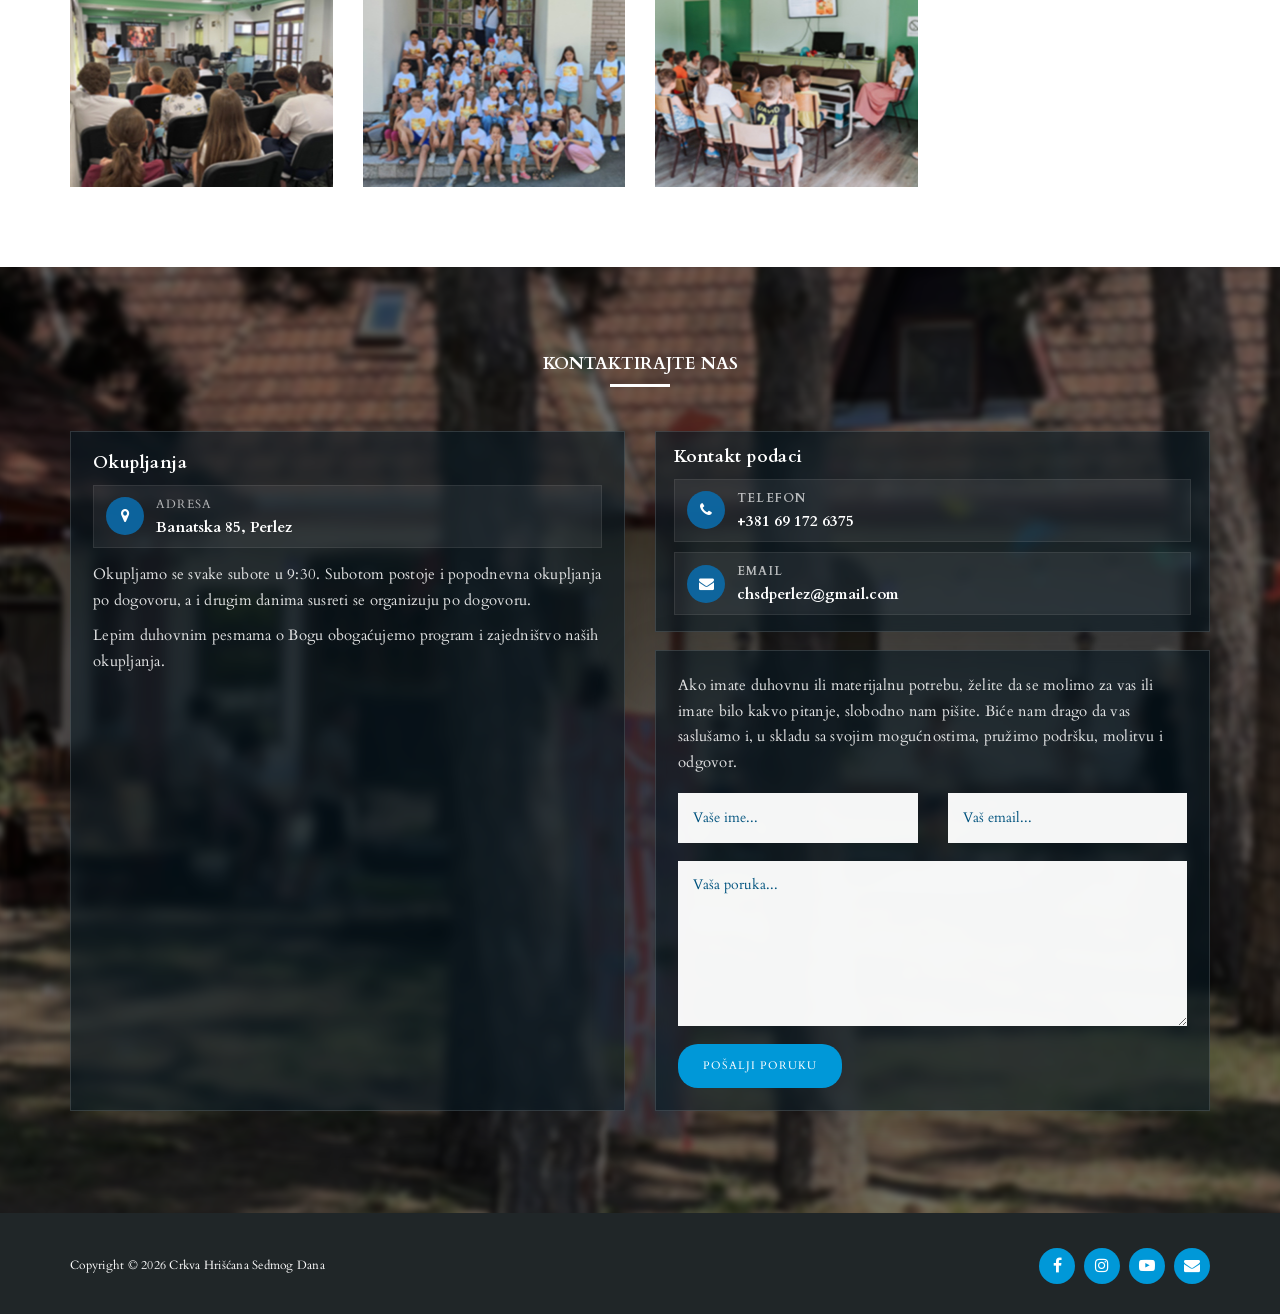
==== commit 8b7c207d: "Add web3forms" ====
--- a/index.html
+++ b/index.html
@@ -1,471 +1,668 @@
-<!DOCTYPE html>
-<html lang="sr">
-
-<head>
-    <meta charset="utf-8">
-    <meta http-equiv="X-UA-Compatible" content="IE=edge,chrome=1">
-    <title>Crkva Hrišćana Sedmog Dana</title>
-    <link rel="icon" href="img/favicon.png">
-
-    <meta name="description" content="">
-    <meta name="viewport" content="width=device-width, initial-scale=1">
-    <link rel="stylesheet" href="css/bootstrap.min.css">
-    <link rel="stylesheet" href="css/bootstrap-theme.min.css">
-    <link rel="stylesheet" href="css/fontAwesome.css">
-    <link rel="stylesheet" href="css/style.css">
-
-    <link href="https://fonts.googleapis.com/css2?family=Cardo:ital,wght@0,400;0,700;1,400&display=swap"
-        rel="stylesheet">
-</head>
-
-<body>
-    <div class="header">
-        <div class="container">
-            <nav class="navbar navbar-inverse" role="navigation">
-                <div class="navbar-header">
-                    <button type="button" id="nav-toggle" class="navbar-toggle" data-toggle="collapse"
-                        data-target="#main-nav">
-                        <span class="sr-only">Toggle navigation</span>
-                        <span class="icon-bar"></span>
-                        <span class="icon-bar"></span>
-                        <span class="icon-bar"></span>
-                    </button>
-                    <a href="#" class="navbar-brand scroll-top">
-                        <span class="brand-logo" aria-hidden="true">
-                            <img src="img/logo_white_short.png" class="logo logo-default img-fluid"
-                                alt="Crkva Hrišćana Sedmog Dana logo">
-                            <img src="img/logo_short.png" class="logo logo-active img-fluid"
-                                alt="Crkva Hrišćana Sedmog Dana logo">
-                        </span>
-                        <span class="brand-text">
-                            <span>CRKVA HRIŠĆANA</span>
-                            <span>SEDMOG DANA</span>
-                        </span>
-                    </a>
-                </div>
-                <!--/.navbar-header-->
-                <div id="main-nav" class="collapse navbar-collapse">
-                    <ul class="nav navbar-nav">
-                        <li><a href="#" class="scroll-link" data-id="about">O nama</a></li>
-                        <li><a href="#" class="scroll-link" data-id="portfolio">Slike</a></li>
-                        <li><a href="#" class="scroll-link" data-id="contact">Kontakt</a></li>
-                    </ul>
-                </div>
-                <!--/.navbar-collapse-->
-            </nav>
-            <!--/.navbar-->
-        </div>
-        <!--/.container-->
-    </div>
-    <!--/.header-->
-    <section class="hero-static">
-        <div class="hero-static__overlay">
-            <div class="container text-center">
-                <div class="hero-static__content">
-                    <h3>"U zajednici sam sa svima koji se Tebe boje i koji čuvaju zapovesti Tvoje.
-                        Dobrote je Tvoje, Gospode, puna sva zemlja; naredbama Svojim nauči me."</h3>
-                    <span>Psalam 119:63-64</span>
-                    <div class="white-button">
-                        <a href="#" class="scroll-link" data-id="about">Saznajte više</a>
-                    </div>
-                </div>
-            </div>
-        </div>
-    </section>
-    <div id="about" class="page-section">
-        <div class="container">
-            <div class="row">
-                <div class="col-md-12">
-                    <div class="section-heading">
-                        <h4>O nama</h4>
-                        <div class="line-dec"></div>
-                    </div>
-                </div>
-            </div>
-            <div class="about-grid">
-                <article class="about-entry">
-                    <button class="about-entry__toggle" type="button" aria-expanded="false">
-                        <h5>Ko smo mi?</h5>
-                        <span class="about-entry__meta">Prikaži više</span>
-                    </button>
-                    <div class="about-entry__content" hidden>
-                        <p>Crkva Hrišćana Sedmog Dana je lokalna hrišćanska zajednica koja želi da svoj život, veru i
-                            međusobne odnose gradi na Svetom pismu, na ličnom odnosu sa Bogom i na stvarnom bratskom
-                            zajedništvu. Ne smatramo da je dovoljno samo nositi hrišćansko ime; verujemo da se prava vera
-                            pokazuje u karakteru, poslušnosti Bogu i načinu na koji živimo jedni sa drugima.</p>
-                        <p>Naš cilj nije verska formalnost, niti pripadnost tradiciji radi same tradicije, već iskreno
-                            upoznavanje Boga i usklađivanje života sa Njegovom voljom.</p>
-                    </div>
-                </article>
-
-                <article class="about-entry">
-                    <button class="about-entry__toggle" type="button" aria-expanded="false">
-                        <h5>Sveto pismo kao najviši autoritet</h5>
-                        <span class="about-entry__meta">Prikaži više</span>
-                    </button>
-                    <div class="about-entry__content" hidden>
-                        <p>Za nas je Sveto pismo Sveta Božija Reč i najviši autoritet za veru, život i poredak zajednice.
-                            Verujemo da je „sve Pismo od Boga dano“ da čovek Božiji bude potpun i spreman za svako dobro
-                            delo (2. Timotiju 3:16-17). Zato ono što verujemo, učimo i činimo želimo da proveravamo
-                            prvenstveno pred Biblijom, a ne pred ljudskim mišljenjem, običajem ili nasleđenim verskim
-                            obrascima.</p>
-                        <p>Tradiciju ne smatramo konačnim merilom istine. Poštujemo sve ono što je dobro i što je u skladu
-                            sa Božijom rečju, ali ne verujemo da ljudsko predanje može imati veću težinu od Božije
-                            zapovesti (Matej 15:3). Svesni smo da su i ljudi pre nas mogli da pogreše, kao što i mi danas
-                            možemo pogrešiti. Zato ne želimo da ponavljamo istoriju,
-                            već da budemo spremni da svaku stvar ispitamo i, kada je potrebno, ispravimo.</p>
-                    </div>
-                </article>
-
-                <article class="about-entry">
-                    <button class="about-entry__toggle" type="button" aria-expanded="false">
-                        <h5>Lični odnos sa Bogom i preobražaj karaktera</h5>
-                        <span class="about-entry__meta">Prikaži više</span>
-                    </button>
-                    <div class="about-entry__content" hidden>
-                        <p>U središtu našeg verskog života nije sama pripadnost zajednici, već lični odnos sa Bogom. Zato
-                            veru ne posmatramo samo kao skup učenja, već kao stvarno upoznavanje Boga, hodanje sa Njim i
-                            svakodnevno usmeravanje života prema Njegovoj volji. (Jevanđelje po Jovanu 17:3)</p>
-                        <p>Verujemo da je cilj hrišćanskog života da čovek bude preobražen, da njegov karakter sazreva i sve
-                            više liči na karakter nebeskog Oca. Bog koga otkriva Biblija jeste Bog milostiv, pravedan,
-                            istinit, dugotrpeljiv i pun dobrote (2. Mojsijeva 34:6-7), i upravo zato smatramo da vera mora
-                            da menja čoveka iznutra.</p>
-                    </div>
-                </article>
-
-                <article class="about-entry">
-                    <button class="about-entry__toggle" type="button" aria-expanded="false">
-                        <h5>Hristovi prioriteti kao merilo našeg života</h5>
-                        <span class="about-entry__meta">Prikaži više</span>
-                    </button>
-                    <div class="about-entry__content" hidden>
-                        <p>Ako sebe nazivamo hrišćanima, onda naši prioriteti moraju biti isti kao Hristovi. To znači da
-                            želimo da se Božije ime proslavi našim životom, da Božije carstvo bude u nama i među nama, i da
-                            tvorimo Božiju volju, a ne sopstvenu. Kao što piše u Hristovoj molitvi „Oče naš“. (Jevanđelje po
-                            Mateju 6:9-13)</p>
-                        <p>Kada govorimo o hrišćanskom životu, ne mislimo prvenstveno na spoljašnji utisak, već na
-                            unutrašnju stvarnost koja se vidi u delima. Hristos je u svojoj propovedi pokazao kakav život je
-                            Bogu mio: život poniznosti, čistote, krotosti, milosrđa, žeđi za pravdom, mirotvorstva i
-                            istrajne ljubavi prema istini (Matej 5). Zato verujemo da hrišćanstvo nije poziv na pasivnost,
-                            već na ozbiljan i odgovoran život u kome se čovek uči da voli ono što je dobro i odbacuje ono
-                            što je zlo.</p>
-                    </div>
-                </article>
-
-                <article class="about-entry">
-                    <button class="about-entry__toggle" type="button" aria-expanded="false">
-                        <h5>Bliska i živa lokalna zajednica</h5>
-                        <span class="about-entry__meta">Prikaži više</span>
-                    </button>
-                    <div class="about-entry__content" hidden>
-                        <p>Smatramo da crkva nije prvenstveno velika organizacija, već živa zajednica ljudi koji se poznaju,
-                            vole, nose jedni druge i zajedno rastu. Zato verujemo da mala lokalna zajednica ima posebnu
-                            vrednost. U njoj ljudi mogu istinski da se upoznaju, da se međusobno prate u životu, da vide
-                            potrebe jedni drugih i da grade stvarne, a ne formalne odnose.</p>
-                        <p>Ne verujemo da je duhovni individualizam dobar za čoveka. Biblija pokazuje da čovek sam lako
-                            slabi i pada, dok su ljudi koji stoje zajedno snažniji i postojaniji (Propovednik 4:9-12). Zato
-                            držimo da je prirodno i zdravo da vernici podižu jedni druge kada neko posustane, da se
-                            međusobno opominju u ljubavi, da dele terete i da budu oslonac jedni drugima.</p>
-                        <p>Jednako nam je važno i da se lično okupljamo. Smatramo da zajedništvo ne može da se svede samo na
-                            povremenu komunikaciju na daljinu ili preko interneta. Lično prisustvo, zajednička molitva,
-                            razgovor, učenje i međusobno podsticanje imaju nezamenljivo mesto u životu crkve (Jevrejima
-                            10:24-25). Zajednica je najzdravija onda kada ljudi nisu samo „povezani“, nego zaista prisutni
-                            jedni u životima drugih.</p>
-                    </div>
-                </article>
-
-                <article class="about-entry">
-                    <button class="about-entry__toggle" type="button" aria-expanded="false">
-                        <h5>Jedinstvo bez pritiska i sloboda samostalnog razmišljanja</h5>
-                        <span class="about-entry__meta">Prikaži više</span>
-                    </button>
-                    <div class="about-entry__content" hidden>
-                        <p>Verujemo da su različitosti među ljudima važne i da jedinstvo ne znači da svi moraju da misle
-                            isto o svakom detalju. Iskrena vera ne može da uključuje slepu saglasnost u svakoj sporednoj
-                            stvari, niti smatramo da duhovna zrelost može da uključuje samo ponavljanje tuđih stavova.</p>
-                        <p>Od svakog čoveka očekujemo da kritički razmišlja, da bude pošten pred istinom, da proverava ono
-                            što čuje i da svoj stav oblikuje pred Bogom. Smatramo da vera treba da bude lično usvojena, a ne
-                            samo preuzeta. Zato u zajednici cenimo iskrenost, promišljanje, otvoren razgovor i ozbiljno
-                            bavljenje Božijom rečju.</p>
-                    </div>
-                </article>
-
-                <article class="about-entry">
-                    <button class="about-entry__toggle" type="button" aria-expanded="false">
-                        <h5>Zašto naziv „Crkva Hrišćana Sedmog Dana“?</h5>
-                        <span class="about-entry__meta">Prikaži više</span>
-                    </button>
-                    <div class="about-entry__content" hidden>
-                        <p>Naziv „Crkva Hrišćana Sedmog Dana“ izražava naše uverenje da je Božiji zakon važan i da ljubav
-                            prema Bogu ne može biti odvojena od ozbiljnog odnosa prema onome što je On rekao. Ne posmatramo
-                            Božije zapovesti kao teret, već kao izraz Božijeg karaktera i kao otkrivenje života koji je
-                            dobar, čist i Bogu ugodan.</p>
-                        <p>Verujemo da čovek koji iskreno voli Boga želi da razume kakav život Mu je mio. Zato ozbiljno
-                            pristupamo Božijem zakonu, ne tražeći izgovore da ga učinimo manje važnim, nego nastojeći da
-                            razumemo šta nam Bog kroz njega pokazuje o sebi, o čoveku i o načinu života koji promoviše.</p>
-                        <p>Naziv „Sedmog Dana“ posebno svedoči o našem uverenju da ni zapovest o sedmom danu nije sporedna
-                            stvar, već deo Božijeg poretka koji treba razumeti i poštovati. Smatramo da nijedan deo Božije
-                            volje nije beznačajan za onoga ko želi da mu život bude u skladu sa Bogom.</p>
-                    </div>
-                </article>
-
-                <article class="about-entry">
-                    <button class="about-entry__toggle" type="button" aria-expanded="false">
-                        <h5>Čemu težimo?</h5>
-                        <span class="about-entry__meta">Prikaži više</span>
-                    </button>
-                    <div class="about-entry__content" hidden>
-                        <p>Ne predstavljamo sebe kao ljude bez slabosti i nedostataka. Naprotiv, svesni smo da nam je svima
-                            potrebna Božija milost, ispravljanje i duhovni rast. Ali upravo zato želimo da budemo zajednica
-                            koja se stalno vraća Svetom pismu, koja je spremna da uči, da se menja i da raste u ljubavi,
-                            istini i međusobnoj odgovornosti.</p>
-                        <p>Naša želja je da budemo zajednica u kojoj se Bog ozbiljno traži, u kojoj se Njegova reč poštuje,
-                            u kojoj ljudi nisu jedni drugima teret nego pomoć, i u kojoj se hrišćanska vera vidi ne samo u
-                            ispovedanju, već i u životu.</p>
-                    </div>
-                </article>
-
-            </div>
-        </div>
-    </div>
-
-    <div id="what-we-do">
-        <div class="container">
-            <div class="row">
-                <div class="col-md-6">
-                    <div class="left-text">
-                        <h4>Kamp Deca Neba</h4>
-                        <p>Kamp „Deca Neba“ je mesto gde deca mogu da osete radost zajedništva, toplinu prihvatanja i
-                            lepotu odrastanja u zdravom i ispunjenom okruženju. Kroz druženje, igru, boravak u prirodi,
-                            pesmu, predstave i razne korisne aktivnosti, deca grade prijateljstva, razvijaju svoje
-                            sposobnosti i nose sa sobom uspomene koje ostaju u srcu.</p>
-                        <p>Posebna vrednost ovog kampa je porodična atmosfera, u kojoj se svako dete posmatra sa
-                            pažnjom, ljubavlju i brigom. Uz mnogo radosti i lepih trenutaka, deca se upoznaju i sa
-                            biblijskim vrednostima koje uče o dobroti, poštovanju, zahvalnosti, međusobnoj ljubavi i
-                            poverenju u Boga.</p>
-                    </div>
-                </div>
-                <div class="col-md-6">
-                    <div class="left-text">
-                        <p>„Upućuj dete prema putu kojim treba da ide; pa ni kad ostari neće odstupiti od njega. -
-                            “Priče Solomonove 22:6</p>
-                        <p>Ako za svoje dete želite mesto ispunjeno toplinom, lepim druženjem i zdravim vrednostima,
-                            koje deci mogu biti smernica za život, kamp „Deca Neba“ je prava prilika za to.</p>
-                        <p>Više informacija o kampu možete dobiti putem naših <a rel="nofollow noopener noreferrer"
-                                href="https://www.instagram.com/kamp_deca_neba/" target="_blank">Instagram</a> i
-                            <a rel="nofollow noopener noreferrer" href="https://www.facebook.com/groups/pragmatikos/"
-                                target="_blank">Facebook</a> stranica.
-                        </p>
-                    </div>
-                </div>
-            </div>
-            <div class="primary-button">
-                <a href="tel:+381607373866">Prijavi se</a>
-            </div>
-        </div>
-    </div>
-
-
-    <div id="portfolio" class="page-section">
-        <div class="content-wrapper">
-            <div class="inner-container container">
-                <div class="row">
-                    <div class="col-md-12">
-                        <div class="section-heading">
-                            <h4>Slike</h4>
-                            <div class="line-dec"></div>
-                        </div>
-                    </div>
-                </div>
-                <div class="projects-holder">
-                    <div class="row">
-                        <div class="col-md-3 col-sm-6 project-item">
-                            <div class="thumb">
-                                <div class="image">
-                                    <img src="img/gallery_00.jpg">
-                                </div>
-                                <div class="hover-effect">
-                                    <a href="img/gallery_big_00.jpg" data-lightbox="image-1"><i
-                                            class="fa fa-search"></i></a>
-                                </div>
-                            </div>
-                        </div>
-                        <div class="col-md-3 col-sm-6 project-item">
-                            <div class="thumb">
-                                <div class="image">
-                                    <img src="img/gallery_01.jpg">
-                                </div>
-                                <div class="hover-effect">
-                                    <a href="img/gallery_big_01.jpg" data-lightbox="image-1"><i
-                                            class="fa fa-search"></i></a>
-                                </div>
-                            </div>
-                        </div>
-                        <div class="col-md-3 col-sm-6 project-item">
-                            <div class="thumb">
-                                <div class="image">
-                                    <img src="img/gallery_02.jpg">
-                                </div>
-                                <div class="hover-effect">
-                                    <a href="img/gallery_big_02.jpg" data-lightbox="image-1"><i
-                                            class="fa fa-search"></i></a>
-                                </div>
-                            </div>
-                        </div>
-                        <div class="col-md-3 col-sm-6 project-item">
-                            <div class="thumb">
-                                <div class="image">
-                                    <img src="img/gallery_03.jpg">
-                                </div>
-                                <div class="hover-effect">
-                                    <a href="img/gallery_big_03.jpg" data-lightbox="image-1"><i
-                                            class="fa fa-search"></i></a>
-                                </div>
-                            </div>
-                        </div>
-                        <div class="col-md-3 col-sm-6 project-item">
-                            <div class="thumb">
-                                <div class="image">
-                                    <img src="img/gallery_04.jpg">
-                                </div>
-                                <div class="hover-effect">
-                                    <a href="img/gallery_big_04.jpg" data-lightbox="image-1"><i
-                                            class="fa fa-search"></i></a>
-                                </div>
-                            </div>
-                        </div>
-                        <div class="col-md-3 col-sm-6 project-item">
-                            <div class="thumb">
-                                <div class="image">
-                                    <img src="img/gallery_05.jpg">
-                                </div>
-                                <div class="hover-effect">
-                                    <a href="img/gallery_big_05.jpg" data-lightbox="image-1"><i
-                                            class="fa fa-search"></i></a>
-                                </div>
-                            </div>
-                        </div>
-                        <div class="col-md-3 col-sm-6 project-item">
-                            <div class="thumb">
-                                <div class="image">
-                                    <img src="img/gallery_06.jpg">
-                                </div>
-                                <div class="hover-effect">
-                                    <a href="img/gallery_big_06.jpg" data-lightbox="image-1"><i
-                                            class="fa fa-search"></i></a>
-                                </div>
-                            </div>
-                        </div>
-                        <div class="col-md-3 col-sm-6 project-item">
-                            <div class="thumb">
-                                <div class="image">
-                                    <img src="img/gallery_00.jpg">
-                                </div>
-                                <div class="hover-effect">
-                                    <a href="img/gallery_big_00.jpg" data-lightbox="image-1"><i
-                                            class="fa fa-search"></i></a>
-                                </div>
-                            </div>
-                        </div>
-                    </div>
-                </div>
-            </div>
-        </div>
-    </div>
-
-    <div id="contact" class="page-section">
-        <div class="container">
-            <div class="row">
-                <div class="col-md-12">
-                    <div class="section-heading">
-                        <h4>Kontaktirajte nas</h4>
-                        <div class="line-dec"></div>
-                    </div>
-                </div>
-            </div>
-            <div class="row">
-                <div class="col-md-6">
-                    <div class="map">
-                        <iframe src="https://www.google.com/maps?q=45.2035541,20.3841268&z=13&output=embed"
-                            title="Crkva Hrišćana Sedmog Dana" loading="lazy" allowfullscreen
-                            referrerpolicy="no-referrer-when-downgrade"></iframe>
-                    </div>
-                </div>
-                <div class="col-md-6">
-                    <div class="row">
-                        <form id="contact-form" action="" method="post">
-                            <div class="col-md-6">
-                                <fieldset>
-                                    <input name="name" type="text" class="form-control" id="name"
-                                        placeholder="Vaše ime..." required="">
-                                </fieldset>
-                            </div>
-                            <div class="col-md-6">
-                                <fieldset>
-                                    <input name="email" type="email" class="form-control" id="email"
-                                        placeholder="Vaš email..." required="">
-                                </fieldset>
-                            </div>
-                            <div class="col-md-12">
-                                <fieldset>
-                                    <textarea name="message" rows="6" class="form-control" id="message"
-                                        placeholder="Vaša poruka..." required=""></textarea>
-                                </fieldset>
-                            </div>
-                            <div class="col-md-12">
-                                <fieldset>
-                                    <button type="submit" id="form-submit" class="btn">Pošalji Poruku</button>
-                                </fieldset>
-                            </div>
-                        </form>
-                    </div>
-                </div>
-            </div>
-        </div>
-    </div>
-
-
-    <footer>
-        <div class="container">
-            <div class="row">
-                <div class="col-md-6">
-                    <div class="copyright-text">
-                        <p>Copyright &copy; 2026 Crkva Hrišćana Sedmog Dana
-                    </div>
-                </div>
-                <div class="col-md-6">
-                    <div class="social-icons">
-                        <ul>
-                            <li>
-                                <a href="https://www.facebook.com/groups/1423116207930404/" target="_blank"
-                                    rel="noopener noreferrer"><i class="fa fa-facebook"></i></a>
-                            </li>
-                            <li>
-                                <a href="https://www.instagram.com/hriscani_sedmog_dana" target="_blank"
-                                    rel="noopener noreferrer"><i class="fa fa-instagram"></i></a>
-                            </li>
-                            <li>
-                                <a href="https://www.youtube.com/@CrkvaHriscanaSedmogDana" target="_blank"
-                                    rel="noopener noreferrer"><i class="fa fa-youtube-play"></i></a>
-                            </li>
-                            <li>
-                                <a href="mailto:chsdperlez@gmail.com" target="_blank" rel="noopener noreferrer"><i
-                                        class="fa fa-envelope"></i></a>
-                            </li>
-                        </ul>
-                    </div>
-                </div>
-            </div>
-        </div>
-    </footer>
-
-
-    <script src="//ajax.googleapis.com/ajax/libs/jquery/1.11.2/jquery.min.js"></script>
-    <script>window.jQuery || document.write('<script src="js/vendor/jquery-1.11.2.min.js"><\/script>')</script>
-
-    <script src="js/vendor/bootstrap.min.js"></script>
-    <script src="js/plugins.js"></script>
-    <script src="js/main.js"></script>
-</body>
-
-</html>
+<!DOCTYPE html>
+<html lang="sr-RS">
+
+<head>
+    <meta charset="utf-8">
+    <meta http-equiv="X-UA-Compatible" content="IE=edge,chrome=1">
+    <title>Crkva Hrišćana Sedmog Dana | Hrišćanska zajednica </title>
+    <meta name="description"
+        content="Crkva Hrišćana Sedmog Dana je lokalna hrišćanska zajednica posvećena Svetom pismu, zajedništvu, duhovnom rastu i subotnjim okupljanjima.">
+    <meta name="viewport" content="width=device-width, initial-scale=1">
+    <meta name="robots" content="index,follow,max-image-preview:large,max-snippet:-1,max-video-preview:-1">
+    <meta name="theme-color" content="#00537E">
+    <meta name="author" content="Crkva Hrišćana Sedmog Dana">
+    <meta name="geo.region" content="RS">
+    <meta name="geo.placename" content="Perlez">
+    <meta name="geo.position" content="45.2035541;20.3841268">
+    <meta name="ICBM" content="45.2035541, 20.3841268">
+    <link rel="canonical" href="https://hriscani7dana.org/">
+    <link rel="alternate" hreflang="sr-rs" href="https://hriscani7dana.org/">
+    <link rel="icon" type="image/png" href="img/favicon.png">
+    <link rel="apple-touch-icon" href="img/favicon.png">
+
+    <meta property="og:locale" content="sr_RS">
+    <meta property="og:type" content="website">
+    <meta property="og:title" content="Crkva Hrišćana Sedmog Dana | Hrišćanska zajednica">
+    <meta property="og:description"
+        content="Lokalna hrišćanska zajednica posvećena Svetom pismu, zajedništvu, duhovnom rastu i subotnjim okupljanjima.">
+    <meta property="og:url" content="https://hriscani7dana.org/">
+    <meta property="og:site_name" content="Crkva Hrišćana Sedmog Dana">
+    <meta property="og:image" content="https://hriscani7dana.org/img/share-image.png">
+    <meta property="og:image:secure_url" content="https://hriscani7dana.org/img/share-image.png">
+    <meta property="og:image:type" content="image/png">
+    <meta property="og:image:width" content="800">
+    <meta property="og:image:height" content="864">
+    <meta property="og:image:alt" content="Crkva Hrišćana Sedmog Dana">
+
+    <meta name="twitter:card" content="summary_large_image">
+    <meta name="twitter:title" content="Crkva Hrišćana Sedmog Dana | Hrišćanska zajednica">
+    <meta name="twitter:description"
+        content="Lokalna hrišćanska zajednica posvećena Svetom pismu, zajedništvu, duhovnom rastu i subotnjim okupljanjima.">
+    <meta name="twitter:image" content="https://hriscani7dana.org/img/share-image.png">
+    <meta name="twitter:image:alt" content="Crkva Hrišćana Sedmog Dana">
+
+    <link rel="preconnect" href="https://fonts.googleapis.com">
+    <link rel="preconnect" href="https://fonts.gstatic.com" crossorigin>
+    <link rel="preload" as="image" href="img/nature.jpg" fetchpriority="high">
+    <link rel="stylesheet" href="css/bootstrap.min.css">
+    <link rel="stylesheet" href="css/fontAwesome.css">
+    <link rel="stylesheet" href="css/style.css">
+    <link href="https://fonts.googleapis.com/css2?family=Cardo:ital,wght@0,400;0,700;1,400&amp;display=swap"
+        rel="stylesheet">
+
+    <script type="application/ld+json">
+        {
+            "@context": "https://schema.org",
+            "@graph": [
+                {
+                    "@type": "WebSite",
+                    "@id": "https://hriscani7dana.org/#website",
+                    "url": "https://hriscani7dana.org/",
+                    "name": "Crkva Hrišćana Sedmog Dana",
+                    "inLanguage": "sr-RS",
+                    "publisher": {
+                        "@id": "https://hriscani7dana.org/#church"
+                    }
+                },
+                {
+                    "@type": "Church",
+                    "@id": "https://hriscani7dana.org/#church",
+                    "name": "Crkva Hrišćana Sedmog Dana",
+                    "url": "https://hriscani7dana.org/",
+                    "mainEntityOfPage": "https://hriscani7dana.org/",
+                    "description": "Lokalna hrišćanska zajednica posvećena Svetom pismu, ličnom odnosu sa Bogom, zajedništvu i duhovnom rastu.",
+                    "email": "chsdperlez@gmail.com",
+                    "telephone": "+381691726375",
+                    "logo": {
+                        "@type": "ImageObject",
+                        "url": "https://hriscani7dana.org/img/logo_short.png",
+                        "width": 256,
+                        "height": 256
+                    },
+                    "image": {
+                        "@type": "ImageObject",
+                        "url": "https://hriscani7dana.org/img/share-image.png",
+                        "width": 800,
+                        "height": 864
+                    },
+                    "address": {
+                        "@type": "PostalAddress",
+                        "streetAddress": "Banatska 85",
+                        "addressLocality": "Perlez",
+                        "addressCountry": "RS"
+                    },
+                    "areaServed": {
+                        "@type": "Place",
+                        "name": "Perlez, Serbia"
+                    },
+                    "hasMap": "https://www.google.com/maps?q=45.2035541,20.3841268&z=13&output=embed",
+                    "geo": {
+                        "@type": "GeoCoordinates",
+                        "latitude": 45.2035541,
+                        "longitude": 20.3841268
+                    },
+                    "openingHoursSpecification": [
+                        {
+                            "@type": "OpeningHoursSpecification",
+                            "dayOfWeek": "https://schema.org/Saturday",
+                            "opens": "09:30",
+                            "closes": "14:00"
+                        }
+                    ],
+                    "sameAs": [
+                        "https://www.facebook.com/groups/1423116207930404/",
+                        "https://www.instagram.com/hriscani_sedmog_dana",
+                        "https://www.youtube.com/@CrkvaHriscanaSedmogDana"
+                    ]
+                }
+            ]
+        }
+    </script>
+</head>
+
+<body id="top">
+    <header class="header">
+        <div class="container">
+            <nav class="navbar navbar-inverse" role="navigation" aria-label="Glavna navigacija">
+                <div class="navbar-header">
+                    <button type="button" id="nav-toggle" class="navbar-toggle" data-toggle="collapse"
+                        data-target="#main-nav">
+                        <span class="sr-only">Toggle navigation</span>
+                        <span class="icon-bar"></span>
+                        <span class="icon-bar"></span>
+                        <span class="icon-bar"></span>
+                    </button>
+                    <a href="#top" class="navbar-brand scroll-top" aria-label="Crkva Hrišćana Sedmog Dana - vrh stranice">
+                        <span class="brand-logo" aria-hidden="true">
+                            <img src="img/logo_white_short.png" class="logo logo-default img-fluid"
+                                alt="Crkva Hrišćana Sedmog Dana logo" width="256" height="256" decoding="async">
+                            <img src="img/logo_short.png" class="logo logo-active img-fluid"
+                                alt="Crkva Hrišćana Sedmog Dana logo" width="256" height="256" decoding="async">
+                        </span>
+                        <span class="brand-text">
+                            <span>CRKVA HRIŠĆANA</span>
+                            <span>SEDMOG DANA</span>
+                        </span>
+                    </a>
+                </div>
+                <!--/.navbar-header-->
+                <div id="main-nav" class="collapse navbar-collapse">
+                    <ul class="nav navbar-nav">
+                        <li><a href="#about" class="scroll-link" data-id="about">O nama</a></li>
+                        <li><a href="#portfolio" class="scroll-link" data-id="portfolio">Slike</a></li>
+                        <li><a href="#contact" class="scroll-link" data-id="contact">Kontakt</a></li>
+                    </ul>
+                </div>
+                <!--/.navbar-collapse-->
+            </nav>
+            <!--/.navbar-->
+        </div>
+        <!--/.container-->
+    </header>
+    <!--/.header-->
+    <main>
+    <section class="hero-static" aria-labelledby="page-title">
+        <div class="hero-static__overlay">
+            <div class="container text-center">
+                <div class="hero-static__content">
+                    <h3>"U zajednici sam sa svima koji se Tebe boje i koji čuvaju zapovesti Tvoje.
+                        Dobrote je Tvoje, Gospode, puna sva zemlja; naredbama Svojim nauči me."</h3>
+                    <span>Psalam 119:63-64</span>
+                    <div class="white-button">
+                        <a href="#about" class="scroll-link" data-id="about">Saznajte više</a>
+                    </div>
+                </div>
+            </div>
+        </div>
+    </section>
+    <section id="about" class="page-section" aria-labelledby="about-heading">
+        <div class="container">
+            <div class="row">
+                <div class="col-md-12">
+                    <div class="section-heading">
+                        <h4 id="about-heading">O nama</h4>
+                        <div class="line-dec"></div>
+                    </div>
+                </div>
+            </div>
+            <div class="about-grid">
+                <article class="about-entry">
+                    <button class="about-entry__toggle" type="button" aria-expanded="false">
+                        <h5>Ko smo mi?</h5>
+                        <span class="about-entry__meta">Prikaži više</span>
+                    </button>
+                    <div class="about-entry__content" hidden>
+                        <p>Crkva Hrišćana Sedmog Dana je lokalna hrišćanska zajednica koja želi da svoj život, veru i
+                            međusobne odnose gradi na Svetom pismu, na ličnom odnosu sa Bogom i na stvarnom bratskom
+                            zajedništvu. Ne smatramo da je dovoljno samo nositi hrišćansko ime; verujemo da se prava
+                            vera
+                            pokazuje u karakteru, poslušnosti Bogu i načinu na koji živimo jedni sa drugima.</p>
+                        <p>Naš cilj nije verska formalnost, niti pripadnost tradiciji radi same tradicije, već iskreno
+                            upoznavanje Boga i usklađivanje života sa Njegovom voljom.</p>
+                    </div>
+                </article>
+
+                <article class="about-entry">
+                    <button class="about-entry__toggle" type="button" aria-expanded="false">
+                        <h5>Sveto pismo kao najviši autoritet</h5>
+                        <span class="about-entry__meta">Prikaži više</span>
+                    </button>
+                    <div class="about-entry__content" hidden>
+                        <p>Za nas je Sveto pismo Sveta Božija Reč i najviši autoritet za veru, život i poredak
+                            zajednice.
+                            Verujemo da je „sve Pismo od Boga dano“ da čovek Božiji bude potpun i spreman za svako dobro
+                            delo (2. Timotiju 3:16-17). Zato ono što verujemo, učimo i činimo želimo da proveravamo
+                            prvenstveno pred Biblijom, a ne pred ljudskim mišljenjem, običajem ili nasleđenim verskim
+                            obrascima.</p>
+                        <p>Tradiciju ne smatramo konačnim merilom istine. Poštujemo sve ono što je dobro i što je u
+                            skladu
+                            sa Božijom rečju, ali ne verujemo da ljudsko predanje može imati veću težinu od Božije
+                            zapovesti (Matej 15:3). Svesni smo da su i ljudi pre nas mogli da pogreše, kao što i mi
+                            danas
+                            možemo pogrešiti. Zato ne želimo da ponavljamo istoriju,
+                            već da budemo spremni da svaku stvar ispitamo i, kada je potrebno, ispravimo.</p>
+                    </div>
+                </article>
+
+                <article class="about-entry">
+                    <button class="about-entry__toggle" type="button" aria-expanded="false">
+                        <h5>Lični odnos sa Bogom i preobražaj karaktera</h5>
+                        <span class="about-entry__meta">Prikaži više</span>
+                    </button>
+                    <div class="about-entry__content" hidden>
+                        <p>U središtu našeg verskog života nije sama pripadnost zajednici, već lični odnos sa Bogom.
+                            Zato
+                            veru ne posmatramo samo kao skup učenja, već kao stvarno upoznavanje Boga, hodanje sa Njim i
+                            svakodnevno usmeravanje života prema Njegovoj volji. (Jevanđelje po Jovanu 17:3)</p>
+                        <p>Verujemo da je cilj hrišćanskog života da čovek bude preobražen, da njegov karakter sazreva i
+                            sve
+                            više liči na karakter nebeskog Oca. Bog koga otkriva Biblija jeste Bog milostiv, pravedan,
+                            istinit, dugotrpeljiv i pun dobrote (2. Mojsijeva 34:6-7), i upravo zato smatramo da vera
+                            mora
+                            da menja čoveka iznutra.</p>
+                    </div>
+                </article>
+
+                <article class="about-entry">
+                    <button class="about-entry__toggle" type="button" aria-expanded="false">
+                        <h5>Hristovi prioriteti kao merilo našeg života</h5>
+                        <span class="about-entry__meta">Prikaži više</span>
+                    </button>
+                    <div class="about-entry__content" hidden>
+                        <p>Ako sebe nazivamo hrišćanima, onda naši prioriteti moraju biti isti kao Hristovi. To znači da
+                            želimo da se Božije ime proslavi našim životom, da Božije carstvo bude u nama i među nama, i
+                            da
+                            tvorimo Božiju volju, a ne sopstvenu. Kao što piše u Hristovoj molitvi „Oče naš“.
+                            (Jevanđelje po
+                            Mateju 6:9-13)</p>
+                        <p>Kada govorimo o hrišćanskom životu, ne mislimo prvenstveno na spoljašnji utisak, već na
+                            unutrašnju stvarnost koja se vidi u delima. Hristos je u svojoj propovedi pokazao kakav
+                            život je
+                            Bogu mio: život poniznosti, čistote, krotosti, milosrđa, žeđi za pravdom, mirotvorstva i
+                            istrajne ljubavi prema istini (Matej 5). Zato verujemo da hrišćanstvo nije poziv na
+                            pasivnost,
+                            već na ozbiljan i odgovoran život u kome se čovek uči da voli ono što je dobro i odbacuje
+                            ono
+                            što je zlo.</p>
+                    </div>
+                </article>
+
+                <article class="about-entry">
+                    <button class="about-entry__toggle" type="button" aria-expanded="false">
+                        <h5>Bliska i živa lokalna zajednica</h5>
+                        <span class="about-entry__meta">Prikaži više</span>
+                    </button>
+                    <div class="about-entry__content" hidden>
+                        <p>Smatramo da crkva nije prvenstveno velika organizacija, već živa zajednica ljudi koji se
+                            poznaju,
+                            vole, nose jedni druge i zajedno rastu. Zato verujemo da mala lokalna zajednica ima posebnu
+                            vrednost. U njoj ljudi mogu istinski da se upoznaju, da se međusobno prate u životu, da vide
+                            potrebe jedni drugih i da grade stvarne, a ne formalne odnose.</p>
+                        <p>Ne verujemo da je duhovni individualizam dobar za čoveka. Biblija pokazuje da čovek sam lako
+                            slabi i pada, dok su ljudi koji stoje zajedno snažniji i postojaniji (Propovednik 4:9-12).
+                            Zato
+                            držimo da je prirodno i zdravo da vernici podižu jedni druge kada neko posustane, da se
+                            međusobno opominju u ljubavi, da dele terete i da budu oslonac jedni drugima.</p>
+                        <p>Jednako nam je važno i da se lično okupljamo. Smatramo da zajedništvo ne može da se svede
+                            samo na
+                            povremenu komunikaciju na daljinu ili preko interneta. Lično prisustvo, zajednička molitva,
+                            razgovor, učenje i međusobno podsticanje imaju nezamenljivo mesto u životu crkve (Jevrejima
+                            10:24-25). Zajednica je najzdravija onda kada ljudi nisu samo „povezani“, nego zaista
+                            prisutni
+                            jedni u životima drugih.</p>
+                    </div>
+                </article>
+
+                <article class="about-entry">
+                    <button class="about-entry__toggle" type="button" aria-expanded="false">
+                        <h5>Jedinstvo bez pritiska i sloboda samostalnog razmišljanja</h5>
+                        <span class="about-entry__meta">Prikaži više</span>
+                    </button>
+                    <div class="about-entry__content" hidden>
+                        <p>Verujemo da su različitosti među ljudima važne i da jedinstvo ne znači da svi moraju da misle
+                            isto o svakom detalju. Iskrena vera ne može da uključuje slepu saglasnost u svakoj sporednoj
+                            stvari, niti smatramo da duhovna zrelost može da uključuje samo ponavljanje tuđih stavova.
+                        </p>
+                        <p>Od svakog čoveka očekujemo da kritički razmišlja, da bude pošten pred istinom, da proverava
+                            ono
+                            što čuje i da svoj stav oblikuje pred Bogom. Smatramo da vera treba da bude lično usvojena,
+                            a ne
+                            samo preuzeta. Zato u zajednici cenimo iskrenost, promišljanje, otvoren razgovor i ozbiljno
+                            bavljenje Božijom rečju.</p>
+                    </div>
+                </article>
+
+                <article class="about-entry">
+                    <button class="about-entry__toggle" type="button" aria-expanded="false">
+                        <h5>Zašto naziv „Crkva Hrišćana Sedmog Dana“?</h5>
+                        <span class="about-entry__meta">Prikaži više</span>
+                    </button>
+                    <div class="about-entry__content" hidden>
+                        <p>Naziv „Crkva Hrišćana Sedmog Dana“ izražava naše uverenje da je Božiji zakon važan i da
+                            ljubav
+                            prema Bogu ne može biti odvojena od ozbiljnog odnosa prema onome što je On rekao. Ne
+                            posmatramo
+                            Božije zapovesti kao teret, već kao izraz Božijeg karaktera i kao otkrivenje života koji je
+                            dobar, čist i Bogu ugodan.</p>
+                        <p>Verujemo da čovek koji iskreno voli Boga želi da razume kakav život Mu je mio. Zato ozbiljno
+                            pristupamo Božijem zakonu, ne tražeći izgovore da ga učinimo manje važnim, nego nastojeći da
+                            razumemo šta nam Bog kroz njega pokazuje o sebi, o čoveku i o načinu života koji promoviše.
+                        </p>
+                        <p>Naziv „Sedmog Dana“ posebno svedoči o našem uverenju da Božija zapovest o sedmom danu,
+                            odnosno o suboti, nije sporedna
+                            stvar, već deo Božijeg poretka koji treba razumeti i poštovati (Druga knjiga Mojsijeva
+                            20:8). Smatramo da nijedan deo Božije
+                            volje nije beznačajan za onoga ko želi da mu život bude u skladu sa Bogom.</p>
+                    </div>
+                </article>
+
+                <article class="about-entry">
+                    <button class="about-entry__toggle" type="button" aria-expanded="false">
+                        <h5>Čemu težimo?</h5>
+                        <span class="about-entry__meta">Prikaži više</span>
+                    </button>
+                    <div class="about-entry__content" hidden>
+                        <p>Ne predstavljamo sebe kao ljude bez slabosti i nedostataka. Naprotiv, svesni smo da nam je
+                            svima
+                            potrebna Božija milost, ispravljanje i duhovni rast. Ali upravo zato želimo da budemo
+                            zajednica
+                            koja se stalno vraća Svetom pismu, koja je spremna da uči, da se menja i da raste u ljubavi,
+                            istini i međusobnoj odgovornosti.</p>
+                        <p>Naša želja je da budemo zajednica u kojoj se Bog ozbiljno traži, u kojoj se Njegova reč
+                            poštuje,
+                            u kojoj ljudi nisu jedni drugima teret nego pomoć, i u kojoj se hrišćanska vera vidi ne samo
+                            u
+                            ispovedanju, već i u životu.</p>
+                    </div>
+                </article>
+
+            </div>
+        </div>
+    </section>
+
+    <section id="what-we-do" aria-labelledby="camp-heading">
+        <div class="container">
+            <div class="row">
+                <div class="col-md-6">
+                    <div class="left-text">
+                        <h4 id="camp-heading">Kamp Deca Neba</h4>
+                        <p>Kamp „Deca Neba“ je mesto gde deca mogu da osete radost zajedništva, toplinu prihvatanja i
+                            lepotu odrastanja u zdravom i ispunjenom okruženju. Kroz druženje, igru, boravak u prirodi,
+                            pesmu, predstave i razne korisne aktivnosti, deca grade prijateljstva, razvijaju svoje
+                            sposobnosti i nose sa sobom uspomene koje ostaju u srcu.</p>
+                        <p>Posebna vrednost ovog kampa je porodična atmosfera, u kojoj se svako dete posmatra sa
+                            pažnjom, ljubavlju i brigom. Uz mnogo radosti i lepih trenutaka, deca se upoznaju i sa
+                            biblijskim vrednostima koje uče o dobroti, poštovanju, zahvalnosti, međusobnoj ljubavi i
+                            poverenju u Boga.</p>
+                    </div>
+                </div>
+                <div class="col-md-6">
+                    <div class="left-text">
+                        <p>„Upućuj dete prema putu kojim treba da ide; pa ni kad ostari neće odstupiti od njega. -
+                            “Priče Solomonove 22:6</p>
+                        <p>Ako za svoje dete želite mesto ispunjeno toplinom, lepim druženjem i zdravim vrednostima,
+                            koje deci mogu biti smernica za život, kamp „Deca Neba“ je prava prilika za to.</p>
+                        <p>Više informacija o kampu možete dobiti putem naših <a rel="nofollow noopener noreferrer"
+                                href="https://www.instagram.com/kamp_deca_neba/" target="_blank">Instagram</a> i
+                            <a rel="nofollow noopener noreferrer" href="https://www.facebook.com/groups/pragmatikos/"
+                                target="_blank">Facebook</a> stranica.
+                        </p>
+                    </div>
+                </div>
+            </div>
+            <div class="primary-button">
+                <a href="tel:+381607373866" aria-label="Pozovite za prijavu na kamp Deca Neba">Prijavi se</a>
+            </div>
+        </div>
+    </section>
+
+
+    <section id="portfolio" class="page-section" aria-labelledby="portfolio-heading">
+        <div class="content-wrapper">
+            <div class="inner-container container">
+                <div class="row">
+                    <div class="col-md-12">
+                        <div class="section-heading">
+                            <h4 id="portfolio-heading">Slike</h4>
+                            <div class="line-dec"></div>
+                        </div>
+                    </div>
+                </div>
+                <div class="projects-holder">
+                    <div class="row">
+                        <div class="col-md-3 col-sm-6 project-item">
+                            <div class="thumb">
+                                <div class="image">
+                                    <img src="img/gallery_00.jpg" alt="Fotografija zajednice Crkve Hrišćana Sedmog Dana 1"
+                                        width="270" height="228" loading="lazy" decoding="async">
+                                </div>
+                                <div class="hover-effect">
+                                    <a href="img/gallery_big_00.jpg" data-lightbox="image-1"
+                                        aria-label="Otvori fotografiju zajednice 1 u punoj veličini"><i
+                                            class="fa fa-search"></i></a>
+                                </div>
+                            </div>
+                        </div>
+                        <div class="col-md-3 col-sm-6 project-item">
+                            <div class="thumb">
+                                <div class="image">
+                                    <img src="img/gallery_01.jpg" alt="Fotografija zajednice Crkve Hrišćana Sedmog Dana 2"
+                                        width="270" height="228" loading="lazy" decoding="async">
+                                </div>
+                                <div class="hover-effect">
+                                    <a href="img/gallery_big_01.jpg" data-lightbox="image-1"
+                                        aria-label="Otvori fotografiju zajednice 2 u punoj veličini"><i
+                                            class="fa fa-search"></i></a>
+                                </div>
+                            </div>
+                        </div>
+                        <div class="col-md-3 col-sm-6 project-item">
+                            <div class="thumb">
+                                <div class="image">
+                                    <img src="img/gallery_02.jpg" alt="Fotografija zajednice Crkve Hrišćana Sedmog Dana 3"
+                                        width="270" height="228" loading="lazy" decoding="async">
+                                </div>
+                                <div class="hover-effect">
+                                    <a href="img/gallery_big_02.jpg" data-lightbox="image-1"
+                                        aria-label="Otvori fotografiju zajednice 3 u punoj veličini"><i
+                                            class="fa fa-search"></i></a>
+                                </div>
+                            </div>
+                        </div>
+                        <div class="col-md-3 col-sm-6 project-item">
+                            <div class="thumb">
+                                <div class="image">
+                                    <img src="img/gallery_03.jpg" alt="Fotografija zajednice Crkve Hrišćana Sedmog Dana 4"
+                                        width="270" height="228" loading="lazy" decoding="async">
+                                </div>
+                                <div class="hover-effect">
+                                    <a href="img/gallery_big_03.jpg" data-lightbox="image-1"
+                                        aria-label="Otvori fotografiju zajednice 4 u punoj veličini"><i
+                                            class="fa fa-search"></i></a>
+                                </div>
+                            </div>
+                        </div>
+                        <div class="col-md-3 col-sm-6 project-item">
+                            <div class="thumb">
+                                <div class="image">
+                                    <img src="img/gallery_04.jpg" alt="Fotografija zajednice Crkve Hrišćana Sedmog Dana 5"
+                                        width="270" height="228" loading="lazy" decoding="async">
+                                </div>
+                                <div class="hover-effect">
+                                    <a href="img/gallery_big_04.jpg" data-lightbox="image-1"
+                                        aria-label="Otvori fotografiju zajednice 5 u punoj veličini"><i
+                                            class="fa fa-search"></i></a>
+                                </div>
+                            </div>
+                        </div>
+                        <div class="col-md-3 col-sm-6 project-item">
+                            <div class="thumb">
+                                <div class="image">
+                                    <img src="img/gallery_05.jpg" alt="Fotografija zajednice Crkve Hrišćana Sedmog Dana 6"
+                                        width="270" height="228" loading="lazy" decoding="async">
+                                </div>
+                                <div class="hover-effect">
+                                    <a href="img/gallery_big_05.jpg" data-lightbox="image-1"
+                                        aria-label="Otvori fotografiju zajednice 6 u punoj veličini"><i
+                                            class="fa fa-search"></i></a>
+                                </div>
+                            </div>
+                        </div>
+                        <div class="col-md-3 col-sm-6 project-item">
+                            <div class="thumb">
+                                <div class="image">
+                                    <img src="img/gallery_06.jpg" alt="Fotografija zajednice Crkve Hrišćana Sedmog Dana 7"
+                                        width="270" height="228" loading="lazy" decoding="async">
+                                </div>
+                                <div class="hover-effect">
+                                    <a href="img/gallery_big_06.jpg" data-lightbox="image-1"
+                                        aria-label="Otvori fotografiju zajednice 7 u punoj veličini"><i
+                                            class="fa fa-search"></i></a>
+                                </div>
+                            </div>
+                        </div>
+                        <div class="col-md-3 col-sm-6 project-item">
+                            <div class="thumb">
+                                <div class="image">
+                                    <img src="img/gallery_07.jpg" alt="Fotografija zajednice Crkve Hrišćana Sedmog Dana 8"
+                                        width="270" height="228" loading="lazy" decoding="async">
+                                </div>
+                                <div class="hover-effect">
+                                    <a href="img/gallery_big_07.jpg" data-lightbox="image-1"
+                                        aria-label="Otvori fotografiju zajednice 8 u punoj veličini"><i
+                                            class="fa fa-search"></i></a>
+                                </div>
+                            </div>
+                        </div>
+                    </div>
+                </div>
+            </div>
+        </div>
+    </section>
+
+    <section id="contact" class="page-section" aria-labelledby="contact-heading">
+        <div class="container">
+            <div class="row">
+                <div class="col-md-12">
+                    <div class="section-heading">
+                        <h4 id="contact-heading">Kontaktirajte nas</h4>
+                        <div class="line-dec"></div>
+                    </div>
+                </div>
+            </div>
+            <div class="row contact-layout">
+                <div class="col-md-6 contact-column contact-column--left">
+                    <div class="contact-card contact-card--gatherings">
+                        <div class="contact-block">
+                            <h5>Okupljanja</h5>
+                            <div class="contact-detail contact-detail--static">
+                                <i class="fa fa-map-marker" aria-hidden="true"></i>
+                                <div>
+                                    <span>Adresa</span>
+                                    <strong>Banatska 85, Perlez</strong>
+                                </div>
+                            </div>
+                            <p>Okupljamo se svake subote u 9:30. Subotom postoje i popodnevna okupljanja po dogovoru,
+                                a i drugim danima susreti se organizuju po dogovoru.</p>
+                            <p>Lepim duhovnim pesmama o Bogu obogaćujemo program i zajedništvo naših okupljanja.</p>
+                        </div>
+                        <div class="map">
+                            <iframe src="https://www.google.com/maps?q=45.2035541,20.3841268&amp;z=13&amp;output=embed"
+                                title="Crkva Hrišćana Sedmog Dana" aria-label="Mapa lokacije Crkve Hrišćana Sedmog Dana"
+                                loading="lazy" allowfullscreen
+                                referrerpolicy="no-referrer-when-downgrade"></iframe>
+                        </div>
+                    </div>
+                </div>
+                <div class="col-md-6 contact-column">
+                    <div class="contact-card contact-card--info">
+                        <div class="contact-block">
+                            <h5>Kontakt podaci</h5>
+                            <div class="contact-details">
+                                <a href="tel:+381691726375" class="contact-detail">
+                                    <i class="fa fa-phone" aria-hidden="true"></i>
+                                    <div>
+                                        <span>Telefon</span>
+                                        <strong>+381 69 172 6375</strong>
+                                    </div>
+                                </a>
+                                <a href="mailto:chsdperlez@gmail.com" class="contact-detail">
+                                    <i class="fa fa-envelope" aria-hidden="true"></i>
+                                    <div>
+                                        <span>Email</span>
+                                        <strong>chsdperlez@gmail.com</strong>
+                                    </div>
+                                </a>
+                            </div>
+                        </div>
+                    </div>
+                    <div class="contact-card contact-card--form">
+                        <p class="contact-form-copy">Ako imate duhovnu ili materijalnu potrebu, želite da se molimo za
+                            vas ili imate bilo kakvo pitanje, slobodno nam pišite. Biće nam
+                            drago da vas saslušamo i, u skladu sa svojim mogućnostima, pružimo podršku, molitvu i
+                            odgovor.</p>
+                        <div class="row">
+                            <form id="contact-form" action="https://api.web3forms.com/submit" method="POST">
+                                <input type="hidden" name="access_key" value="b7764880-1161-4c82-8403-dba9ae0bb96a">
+                                <input type="checkbox" name="botcheck" style="display:none;">
+                                <div class="col-md-6">
+                                    <fieldset>
+                                        <label class="sr-only" for="name">Vaše ime</label>
+                                        <input name="name" type="text" class="form-control" id="name"
+                                            placeholder="Vaše ime..." autocomplete="name" required="">
+                                    </fieldset>
+                                </div>
+                                <div class="col-md-6">
+                                    <fieldset>
+                                        <label class="sr-only" for="email">Vaš email</label>
+                                        <input name="email" type="email" class="form-control" id="email"
+                                            placeholder="Vaš email..." autocomplete="email" required="">
+                                    </fieldset>
+                                </div>
+                                <div class="col-md-12">
+                                    <fieldset>
+                                        <label class="sr-only" for="message">Vaša poruka</label>
+                                        <textarea name="message" rows="6" class="form-control" id="message"
+                                            placeholder="Vaša poruka..." required=""></textarea>
+                                    </fieldset>
+                                </div>
+                                <div class="col-md-12">
+                                    <fieldset>
+                                        <button type="submit" id="form-submit" class="btn">Pošalji Poruku</button>
+                                    </fieldset>
+                                </div>
+                            </form>
+                        </div>
+                    </div>
+                </div>
+            </div>
+        </div>
+    </section>
+    </main>
+
+
+    <footer>
+        <div class="container">
+            <div class="row">
+                <div class="col-md-6">
+                    <div class="copyright-text">
+                        <p>Copyright &copy; 2026 Crkva Hrišćana Sedmog Dana</p>
+                    </div>
+                </div>
+                <div class="col-md-6">
+                    <div class="social-icons">
+                        <ul>
+                            <li>
+                                <a href="https://www.facebook.com/groups/1423116207930404/" target="_blank"
+                                    rel="noopener noreferrer" aria-label="Facebook stranica Crkve Hrišćana Sedmog Dana"><i class="fa fa-facebook"></i></a>
+                            </li>
+                            <li>
+                                <a href="https://www.instagram.com/hriscani_sedmog_dana" target="_blank"
+                                    rel="noopener noreferrer" aria-label="Instagram stranica Crkve Hrišćana Sedmog Dana"><i class="fa fa-instagram"></i></a>
+                            </li>
+                            <li>
+                                <a href="https://www.youtube.com/@CrkvaHriscanaSedmogDana" target="_blank"
+                                    rel="noopener noreferrer" aria-label="YouTube kanal Crkve Hrišćana Sedmog Dana"><i class="fa fa-youtube-play"></i></a>
+                            </li>
+                            <li>
+                                <a href="mailto:chsdperlez@gmail.com" target="_blank" rel="noopener noreferrer"
+                                    aria-label="Pošaljite email Crkvi Hrišćana Sedmog Dana"><i
+                                        class="fa fa-envelope"></i></a>
+                            </li>
+                        </ul>
+                    </div>
+                </div>
+            </div>
+        </div>
+    </footer>
+
+
+    <script src="//ajax.googleapis.com/ajax/libs/jquery/1.11.2/jquery.min.js"></script>
+    <script>window.jQuery || document.write('<script src="js/vendor/jquery-1.11.2.min.js"><\/script>')</script>
+
+    <script src="js/vendor/bootstrap.min.js"></script>
+    <script src="js/plugins.js"></script>
+    <script src="js/main.js"></script>
+</body>
+
+</html>
--- a/css/style.css
+++ b/css/style.css
@@ -639,13 +639,14 @@
 }
 
 #contact .section-heading {
-	margin-bottom: 60px;
+	margin-bottom: 44px;
 }
 
 #contact {
 	position: relative;
 	overflow: hidden;
 	width: 100%;
+	padding: 78px 0;
 }
 
 #contact::before {
@@ -674,41 +675,175 @@
 	z-index: 1;
 }
 
+#contact .contact-layout {
+	display: flex;
+	flex-wrap: wrap;
+	align-items: stretch;
+}
+
+#contact .contact-layout > [class*="col-"] {
+	margin-bottom: 24px;
+}
+
+#contact .contact-column {
+	display: flex;
+	flex-direction: column;
+}
+
+#contact .contact-card {
+	background: rgba(8, 23, 33, 0.62);
+	border: 1px solid rgba(255, 255, 255, 0.14);
+	box-shadow: 0 24px 60px rgba(0, 0, 0, 0.2);
+	padding: 22px;
+	backdrop-filter: blur(6px);
+}
+
+#contact .contact-card + .contact-card {
+	margin-top: 18px;
+}
+
+#contact .contact-card--info {
+	padding: 16px 18px;
+}
+
+#contact .contact-card--gatherings {
+	flex: 1;
+	display: flex;
+	flex-direction: column;
+}
+
+#contact .contact-card--form {
+	flex: 1;
+}
+
+#contact .contact-block + .contact-block {
+	margin-top: 28px;
+	padding-top: 24px;
+	border-top: 1px solid rgba(255, 255, 255, 0.12);
+}
+
+#contact .contact-block h5 {
+	margin: 0 0 12px;
+	font-size: 17px;
+	font-weight: 700;
+	letter-spacing: 0.4px;
+	color: #fff;
+}
+
+#contact .contact-block p,
+#contact .contact-form-copy {
+	font-size: 15px;
+	line-height: 1.7;
+	color: rgba(255, 255, 255, 0.88);
+}
+
+#contact .contact-form-copy {
+	margin: 0 0 18px;
+}
+
+#contact .contact-details {
+	display: grid;
+	gap: 10px;
+}
+
+#contact .contact-detail {
+	display: flex;
+	align-items: center;
+	gap: 12px;
+	padding: 10px 12px;
+	background-color: rgba(255, 255, 255, 0.06);
+	border: 1px solid rgba(255, 255, 255, 0.08);
+	color: #fff;
+	text-decoration: none;
+}
+
+#contact .contact-detail i {
+	width: 38px;
+	height: 38px;
+	line-height: 38px;
+	border-radius: 50%;
+	flex-shrink: 0;
+	text-align: center;
+	font-size: 15px;
+	background: rgba(var(--primary-color-rgb), 0.92);
+	color: #fff;
+}
+
+#contact .contact-detail span {
+	display: block;
+	margin-bottom: 4px;
+	font-size: 12px;
+	letter-spacing: 1.2px;
+	text-transform: uppercase;
+	color: rgba(255, 255, 255, 0.68);
+}
+
+#contact .contact-detail strong {
+	display: block;
+	font-size: 15px;
+	line-height: 1.35;
+	color: #fff;
+}
+
+#contact .contact-detail:hover,
+#contact .contact-detail:focus {
+	color: #fff;
+	background-color: rgba(255, 255, 255, 0.1);
+}
+
+#contact .contact-detail--static {
+	margin-bottom: 14px;
+}
+
+#contact .contact-card--gatherings .map {
+	margin-top: 16px;
+	padding-top: 0;
+	flex: 1;
+	min-height: 0;
+	display: flex;
+}
+
 #contact .map iframe {
 	width: 100%;
-	min-height: 320px;
+	min-height: 260px;
 	border: 0;
 	overflow: hidden;
+}
+
+#contact .contact-card--gatherings .map iframe {
+	flex: 1;
+	height: 100%;
 }
 
 #contact input {
 	border-radius: 0px;
 	padding-left: 15px;
-	font-size: 13px;
+	font-size: 14px;
 	color: var(--dark-color);
-	background-color: #fff;
+	background-color: rgba(255, 255, 255, 0.96);
 	outline: none;
 	border: none;
 	box-shadow: none;
 	line-height: 50px;
 	height: 50px;
 	width: 100%;
-	margin-bottom: 30px;
+	margin-bottom: 18px;
 }
 
 #contact textarea {
 	border-radius: 0px;
 	padding-left: 15px;
-	font-size: 13px;
+	padding-top: 14px;
+	font-size: 14px;
 	color: var(--dark-color);
-	background-color: #fff;
+	background-color: rgba(255, 255, 255, 0.96);
 	outline: none;
 	border: none;
 	box-shadow: none;
 	height: 165px;
 	max-height: 220px;
 	width: 100%;
-	margin-bottom: 25px;
+	margin-bottom: 18px;
 }
 
 #contact input::placeholder, #contact textarea::placeholder {
@@ -719,7 +854,7 @@
 #contact button {
 	display: inline-block;
 	background-color: var(--primary-color);
-	padding: 12px 18px;
+	padding: 13px 24px;
 	color: #fff;
 	font-size: 11px;
 	letter-spacing: 1px;
@@ -960,7 +1095,7 @@
   width: 85%;
   float: left;
   text-align: left;
-  line-height: 1.1em;
+  line-height: 1.2em;
 }
 
 .lb-data .lb-caption {
@@ -1098,4 +1233,30 @@
 	.about-entry h5 {
 		font-size: 23px;
 	}
-}
+	#contact {
+		padding: 64px 0;
+	}
+	#contact .section-heading {
+		margin-bottom: 36px;
+	}
+	#contact .contact-block p,
+	#contact .contact-form-copy {
+		font-size: 15px;
+		line-height: 1.75;
+	}
+	#contact .contact-card {
+		padding: 18px 16px;
+	}
+	#contact .contact-card--info {
+		padding: 16px;
+	}
+	#contact .contact-detail {
+		align-items: flex-start;
+	}
+	#contact .contact-detail strong {
+		font-size: 15px;
+	}
+	#contact .map iframe {
+		min-height: 220px;
+	}
+}
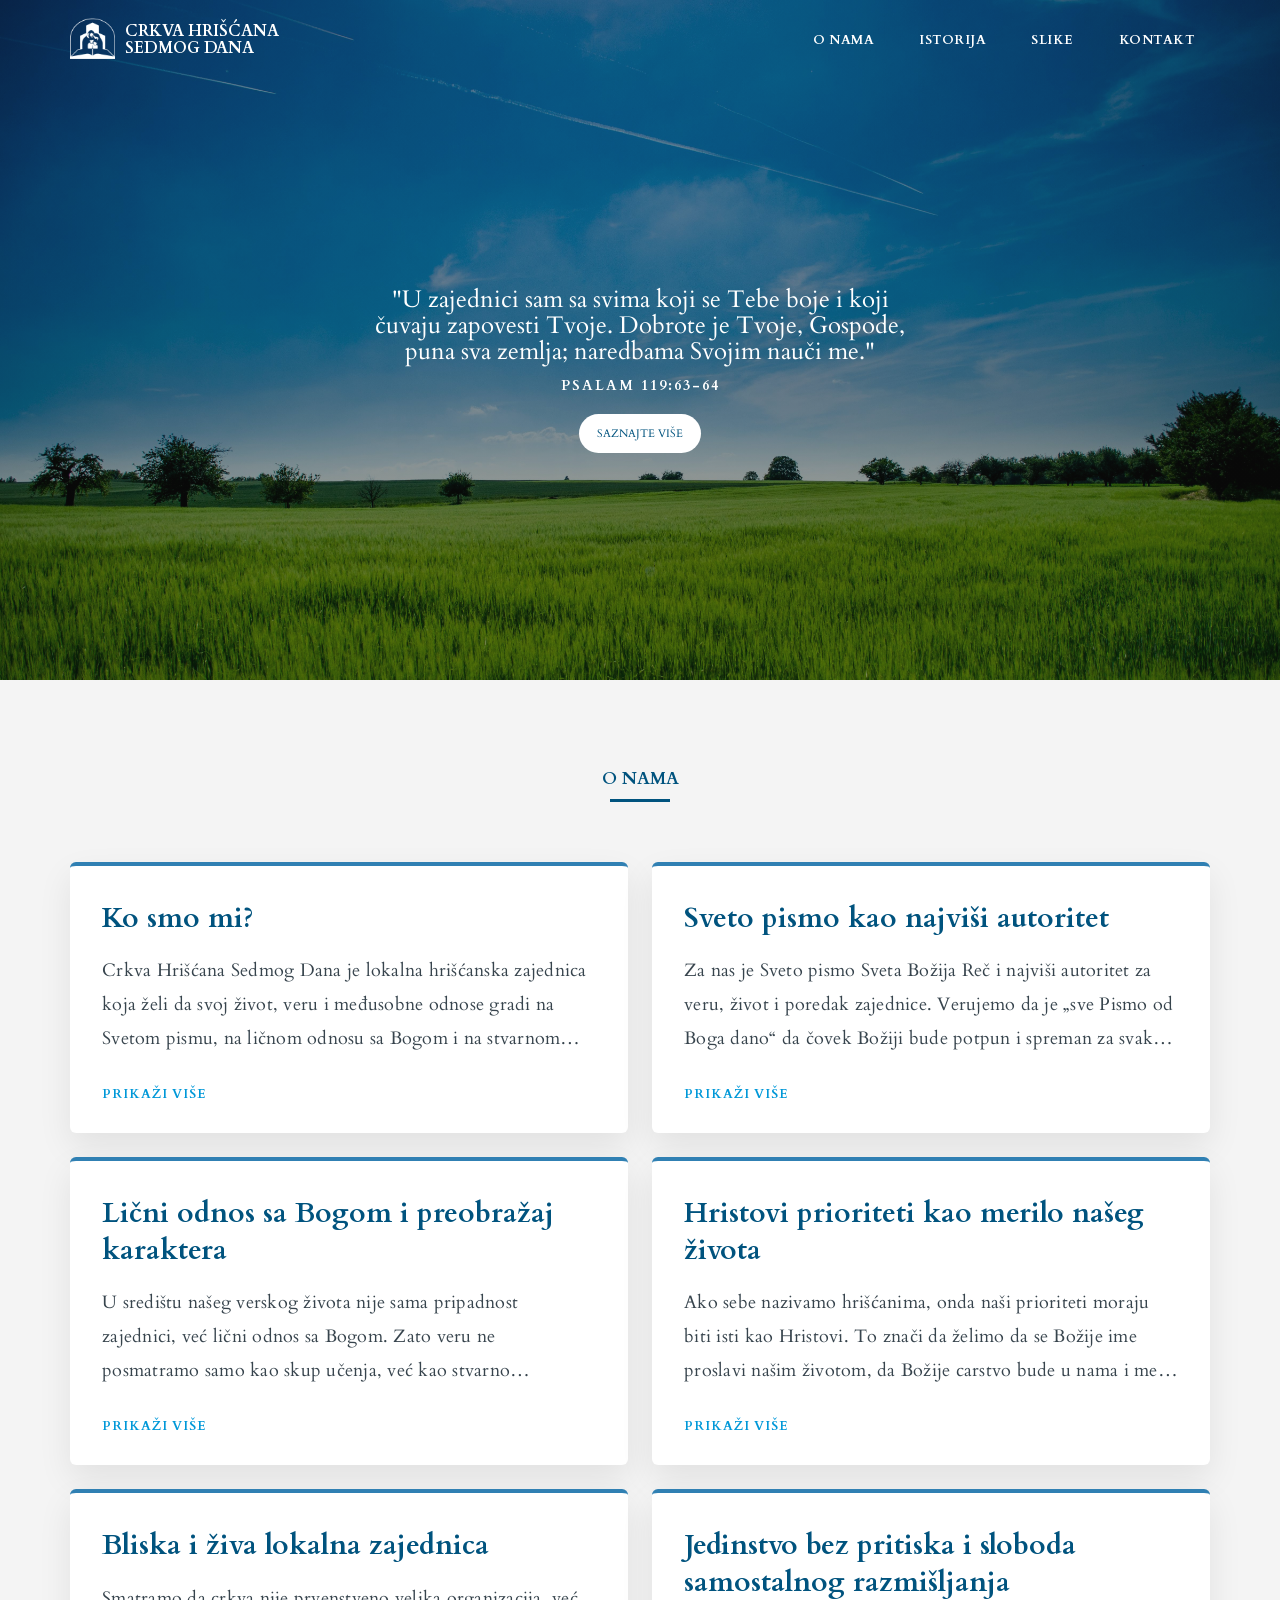
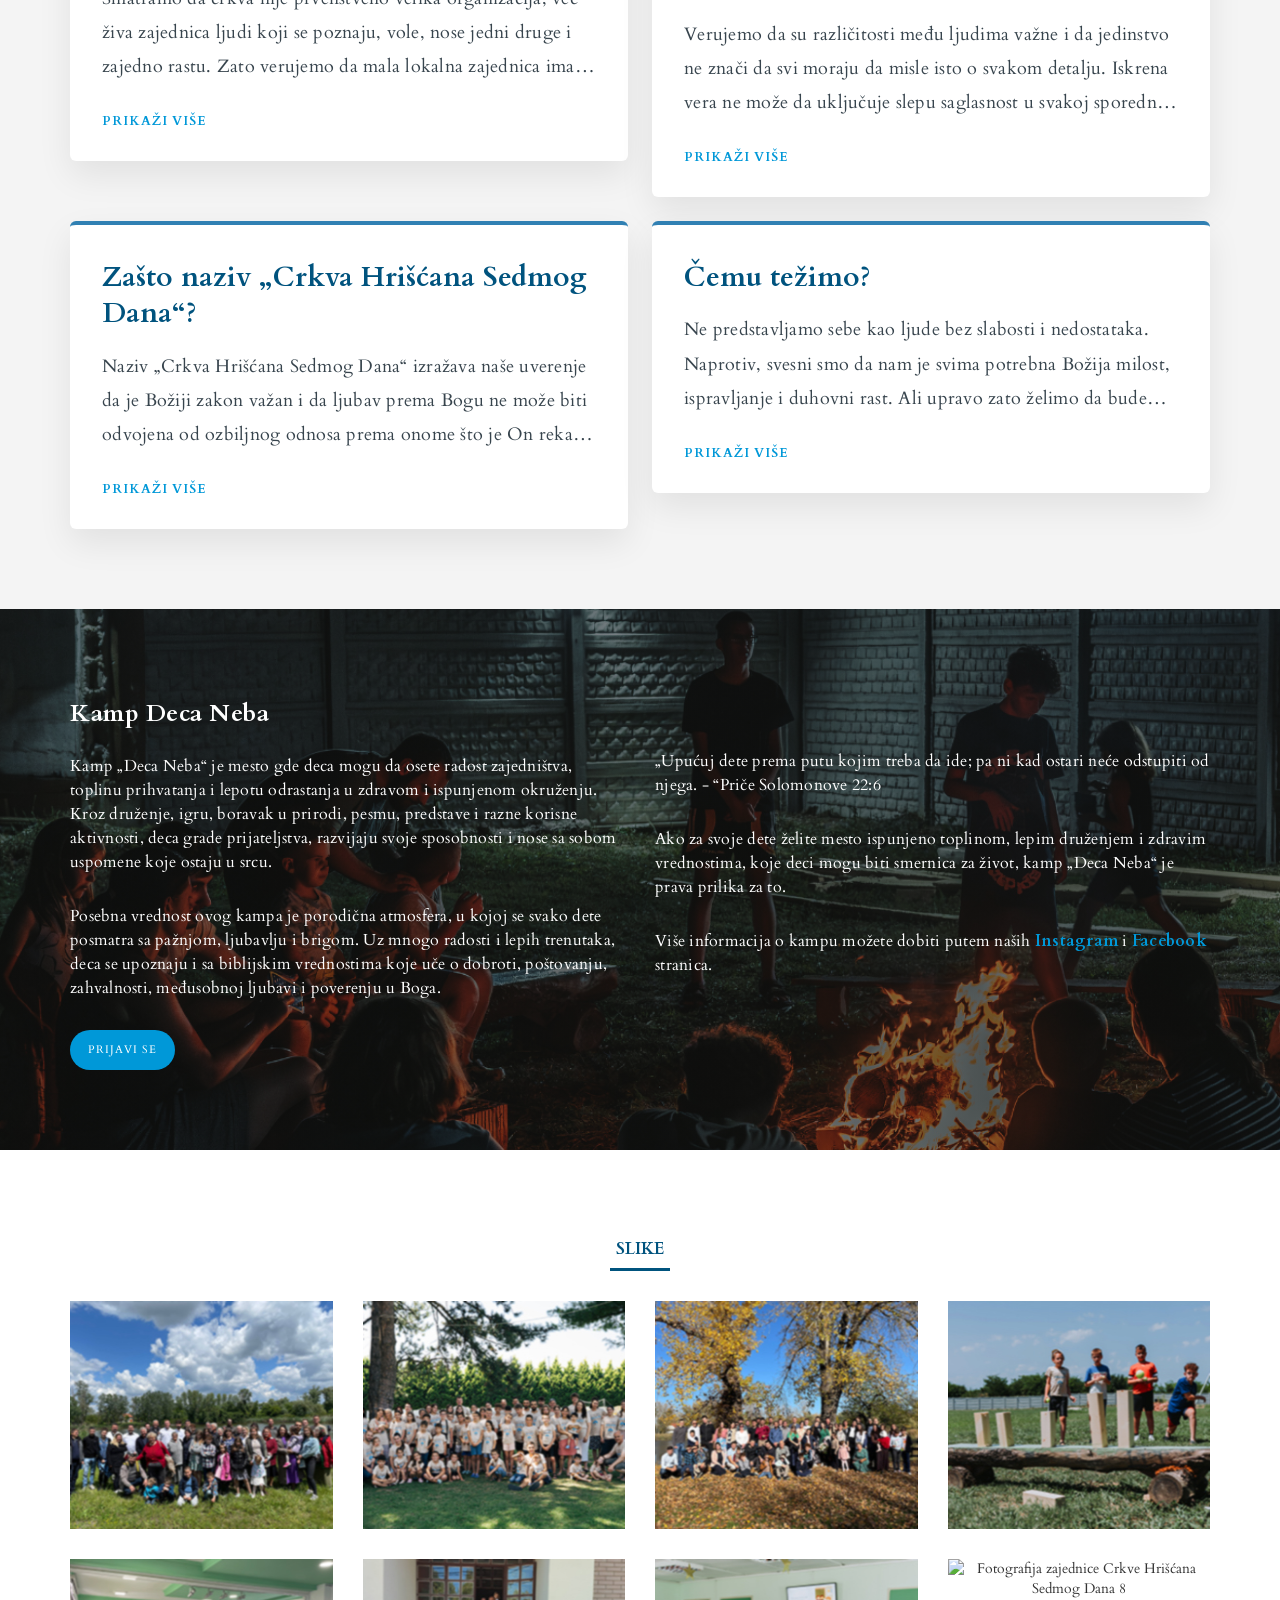
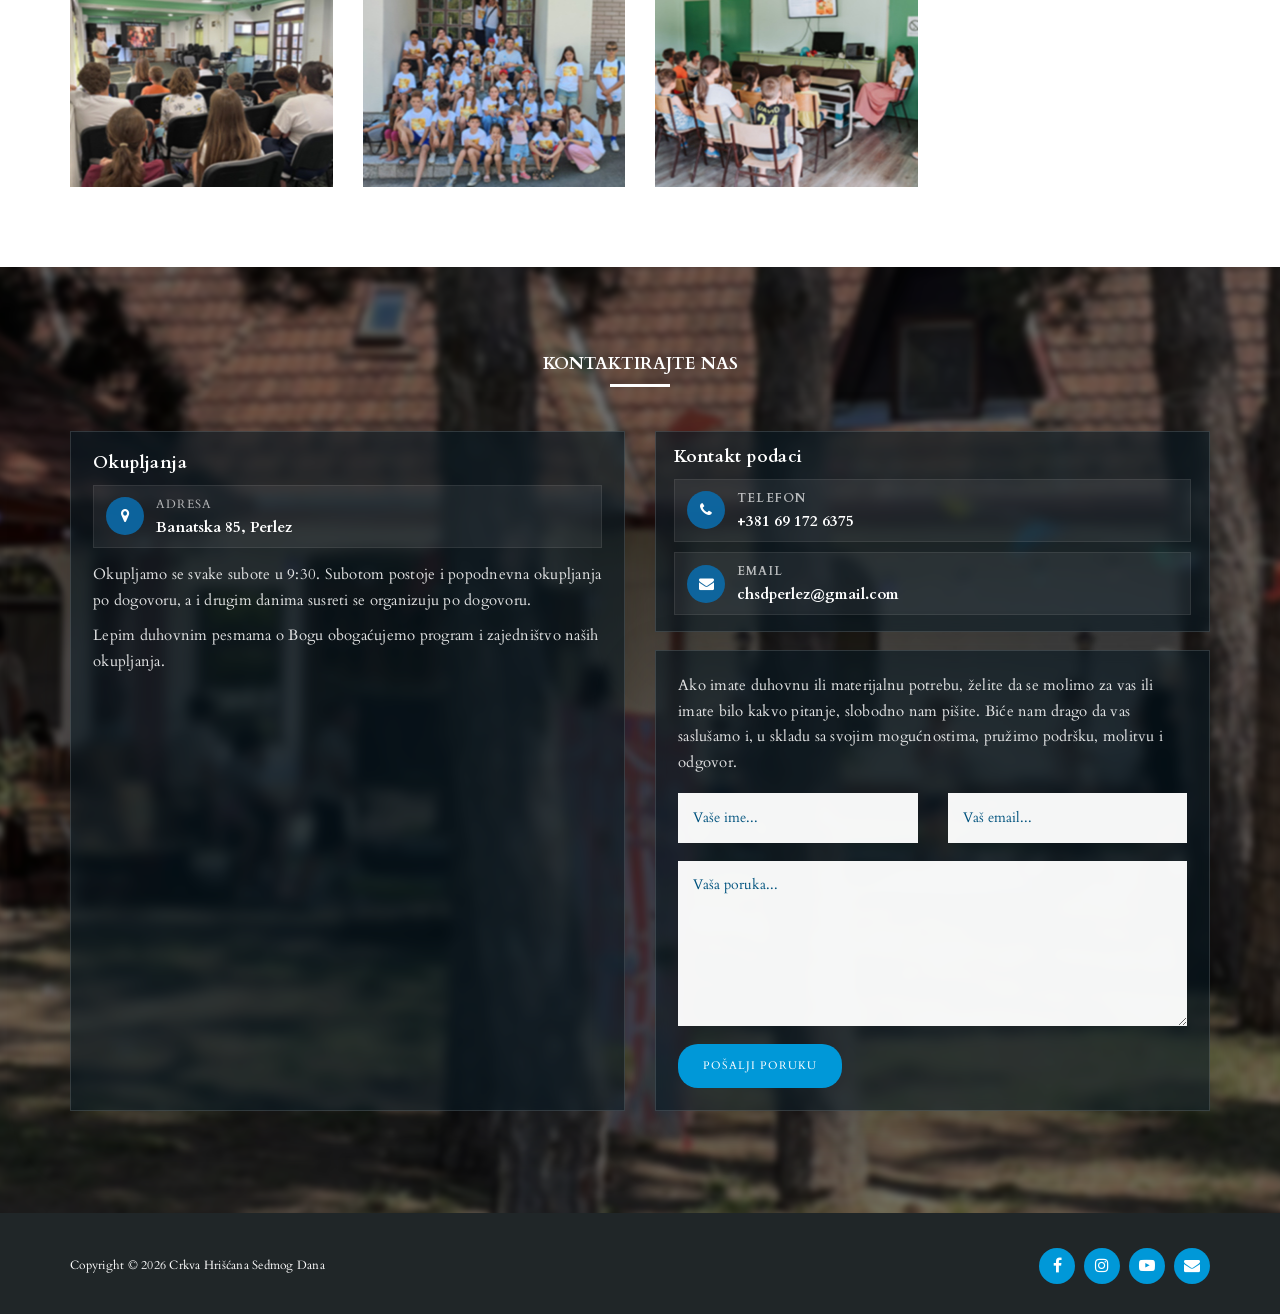
==== commit f7626d6f: "Add history section" ====
--- a/index.html
+++ b/index.html
@@ -4,9 +4,9 @@
 <head>
     <meta charset="utf-8">
     <meta http-equiv="X-UA-Compatible" content="IE=edge,chrome=1">
-    <title>Crkva Hrišćana Sedmog Dana | Hrišćanska zajednica </title>
+    <title>Crkva Hrišćana Sedmog Dana | Hrišćani Sedmog Dana</title>
     <meta name="description"
-        content="Crkva Hrišćana Sedmog Dana je lokalna hrišćanska zajednica posvećena Svetom pismu, zajedništvu, duhovnom rastu i subotnjim okupljanjima.">
+        content="Crkva Hrišćana Sedmog Dana je lokalna hrišćanska zajednica posvećena Svetom pismu, zajedništvu i molitvi.">
     <meta name="viewport" content="width=device-width, initial-scale=1">
     <meta name="robots" content="index,follow,max-image-preview:large,max-snippet:-1,max-video-preview:-1">
     <meta name="theme-color" content="#00537E">
@@ -22,9 +22,9 @@
 
     <meta property="og:locale" content="sr_RS">
     <meta property="og:type" content="website">
-    <meta property="og:title" content="Crkva Hrišćana Sedmog Dana | Hrišćanska zajednica">
+    <meta property="og:title" content="Crkva Hrišćana Sedmog Dana | Hrišćani Sedmog Dana">
     <meta property="og:description"
-        content="Lokalna hrišćanska zajednica posvećena Svetom pismu, zajedništvu, duhovnom rastu i subotnjim okupljanjima.">
+        content="Lokalna hrišćanska zajednica posvećena Svetom pismu, zajedništvu i molitvi.">
     <meta property="og:url" content="https://hriscani7dana.org/">
     <meta property="og:site_name" content="Crkva Hrišćana Sedmog Dana">
     <meta property="og:image" content="https://hriscani7dana.org/img/share-image.png">
@@ -35,9 +35,9 @@
     <meta property="og:image:alt" content="Crkva Hrišćana Sedmog Dana">
 
     <meta name="twitter:card" content="summary_large_image">
-    <meta name="twitter:title" content="Crkva Hrišćana Sedmog Dana | Hrišćanska zajednica">
+    <meta name="twitter:title" content="Crkva Hrišćana Sedmog Dana | Hrišćani Sedmog Dana">
     <meta name="twitter:description"
-        content="Lokalna hrišćanska zajednica posvećena Svetom pismu, zajedništvu, duhovnom rastu i subotnjim okupljanjima.">
+        content="Lokalna hrišćanska zajednica posvećena Svetom pismu, zajedništvu i molitvi.">
     <meta name="twitter:image" content="https://hriscani7dana.org/img/share-image.png">
     <meta name="twitter:image:alt" content="Crkva Hrišćana Sedmog Dana">
 
@@ -59,6 +59,10 @@
                     "@id": "https://hriscani7dana.org/#website",
                     "url": "https://hriscani7dana.org/",
                     "name": "Crkva Hrišćana Sedmog Dana",
+                    "alternateName": [
+                        "Hrišćani Sedmog Dana",
+                        "Hriscani Sedmog Dana"
+                    ],
                     "inLanguage": "sr-RS",
                     "publisher": {
                         "@id": "https://hriscani7dana.org/#church"
@@ -68,6 +72,10 @@
                     "@type": "Church",
                     "@id": "https://hriscani7dana.org/#church",
                     "name": "Crkva Hrišćana Sedmog Dana",
+                    "alternateName": [
+                        "Hrišćani Sedmog Dana",
+                        "Hriscani Sedmog Dana"
+                    ],
                     "url": "https://hriscani7dana.org/",
                     "mainEntityOfPage": "https://hriscani7dana.org/",
                     "description": "Lokalna hrišćanska zajednica posvećena Svetom pismu, ličnom odnosu sa Bogom, zajedništvu i duhovnom rastu.",
@@ -149,6 +157,7 @@
                 <div id="main-nav" class="collapse navbar-collapse">
                     <ul class="nav navbar-nav">
                         <li><a href="#about" class="scroll-link" data-id="about">O nama</a></li>
+                        <li><a href="istorija.html">Istorija</a></li>
                         <li><a href="#portfolio" class="scroll-link" data-id="portfolio">Slike</a></li>
                         <li><a href="#contact" class="scroll-link" data-id="contact">Kontakt</a></li>
                     </ul>
@@ -657,8 +666,7 @@
     </footer>
 
 
-    <script src="//ajax.googleapis.com/ajax/libs/jquery/1.11.2/jquery.min.js"></script>
-    <script>window.jQuery || document.write('<script src="js/vendor/jquery-1.11.2.min.js"><\/script>')</script>
+    <script src="js/vendor/jquery-1.11.2.min.js"></script>
 
     <script src="js/vendor/bootstrap.min.js"></script>
     <script src="js/plugins.js"></script>
--- a/css/style.css
+++ b/css/style.css
@@ -135,6 +135,14 @@
 	color: var(--ternary-color)!important;
 }
 
+.navbar-nav>li>a[aria-current="page"] {
+	color: #fff!important;
+}
+
+.header.active .navbar-nav>li>a[aria-current="page"] {
+	color: var(--primary-color)!important;
+}
+
 .header.active .navbar-brand {
 	color: var(--ternary-color) !important;
 }
@@ -452,6 +460,146 @@
 	text-align: center;
 }
 
+/* HISTORY */
+
+.history-hero {
+	background-image: linear-gradient(rgba(18, 18, 18, 0.48), rgba(18, 18, 18, 0.52)), url(../img/history_00.jpg);
+	background-position: center 42%;
+	background-repeat: no-repeat;
+	background-size: cover;
+}
+
+.history-hero__overlay {
+	min-height: 540px;
+	padding: 140px 0 92px;
+}
+
+.history-hero__content {
+	max-width: 680px;
+}
+
+.history-hero__content h1 {
+	font-size: 56px;
+}
+
+.history-page {
+	background-color: #f4f4f4;
+}
+
+.history-page .section-heading {
+	margin-bottom: 56px;
+}
+
+.history-layout {
+	display: grid;
+	grid-template-columns: minmax(0, 1fr);
+	align-items: start;
+	max-width: 960px;
+	margin: 0 auto;
+	min-width: 0;
+	box-sizing: border-box;
+}
+
+.history-article {
+	background: #fff;
+	border-top: 4px solid rgba(var(--primary-color-rgb), 0.85);
+	border-radius: 6px;
+	box-shadow: 0 14px 34px rgba(18, 18, 18, 0.08);
+	padding: 44px 44px 48px;
+	min-width: 0;
+	box-sizing: border-box;
+}
+
+.history-block + .history-block {
+	margin-top: 44px;
+	padding-top: 36px;
+	border-top: 1px solid #e6ecef;
+}
+
+.history-block h2 {
+	margin: 0 0 22px;
+	font-size: 30px;
+	line-height: 1.25;
+	font-weight: 700;
+	color: var(--ternary-color);
+}
+
+.history-block p {
+	margin-bottom: 18px;
+	font-size: 18px;
+	line-height: 1.9;
+	color: #37444d;
+}
+
+.history-block p:last-child {
+	margin-bottom: 0;
+}
+
+.history-figure,
+.history-figure-grid {
+	margin: 30px 0;
+	min-width: 0;
+	box-sizing: border-box;
+}
+
+.history-figure a {
+	display: block;
+	color: inherit;
+	box-sizing: border-box;
+}
+
+.history-figure--wide a,
+.history-figure-grid .history-figure a {
+	overflow: hidden;
+	border-radius: 6px;
+}
+
+.history-figure img {
+	display: block;
+	width: 100%;
+	max-width: 100%;
+	height: auto;
+	border-radius: 6px;
+	object-fit: cover;
+	box-sizing: border-box;
+}
+
+.history-figure--wide a {
+	aspect-ratio: 16 / 9;
+}
+
+.history-figure--wide img {
+	height: 100%;
+	object-position: center;
+}
+
+.history-figure figcaption {
+	margin-top: 10px;
+	font-size: 13px;
+	line-height: 1.5;
+	color: #69747b;
+}
+
+.history-figure-grid {
+	display: grid;
+	grid-template-columns: repeat(2, minmax(0, 1fr));
+	gap: 22px;
+	align-items: start;
+}
+
+.history-figure-grid--three {
+	grid-template-columns: repeat(3, minmax(0, 1fr));
+}
+
+.history-figure-grid .history-figure {
+	margin: 0;
+}
+
+.history-figure-grid .history-figure img {
+	aspect-ratio: 4 / 3;
+	height: 100%;
+}
+
 .projects-holder .mix {
   display: none;
 }
@@ -530,76 +678,10 @@
 	visibility: visible;
 }
 
-
-/* BLOG */
-
-#blog {
-	background-image: url(../img/blog-bg.png);
-	background-repeat: no-repeat;
-	background-size: cover;
-	width: 100%;
-}
-
-#blog .section-heading  {
-	margin-bottom: 60px;
-}
-
-#blog .section-heading h4 {
-	color: #fff;
-}
-
-#blog .section-heading .line-dec {
-	background-color: #fff;
-}
-
-#blog .pop, .pop2, .pop3 {
-	background-color: #fff;
-}
-
-.blog-item {
-	cursor: pointer;
-	margin-bottom: 30px;
-}
-
-.blog-item img {
-	width: 100%;
-	overflow: hidden;
-}
-
-.blog-item .thumb {
-	position: relative;
-}
-
-.blog-item .text-content {
-	position: absolute;
-	bottom: 0;
-	background-color: rgba(0, 0, 0, 0.5);
-	width: 100%;
-	padding: 12px 20px;
-}
-
-.blog-item .text-content h4 {
-	font-size: 16px;
-	font-weight: 700;
-	color: #fff;
-	letter-spacing: 0.5px;
-}
-
-.blog-item .text-content span {
-	font-size: 12px;
-	color: #fff;
-}
-
-.blog-item .text-content em {
-	font-style: normal;
-	font-weight: 700;
-	margin-right: 5px;
-}
-
-.pop, .pop2, .pop3 {
-	z-index: 9999;
-	text-align: center;
-	padding: 30px;
+.pop, .pop2, .pop3 {
+	z-index: 9999;
+	text-align: center;
+	padding: 30px;
     display:none;
     position:fixed;
     top:25%;
@@ -1181,17 +1263,18 @@
 	.about-grid {
 		grid-template-columns: 1fr;
 	}
+	.history-layout {
+		grid-template-columns: 1fr;
+	}
+	.history-figure-grid--three {
+		grid-template-columns: repeat(2, minmax(0, 1fr));
+	}
 	#what-we-do .right-image {
 		margin-top: 60px;
 	}
-	#blog .pop {
-		top: 15%;
-		height: 80%;
-		overflow-y: scroll;
-	}
-	.map {
-		margin-bottom: 45px;
-	}
+	.map {
+		margin-bottom: 45px;
+	}
 	footer {
 		text-align: center;
 	}
@@ -1216,6 +1299,30 @@
 		font-size: 14px;
 		line-height: 24px;
 	}
+	.history-hero__overlay {
+		min-height: 430px;
+		padding: 120px 0 70px;
+	}
+	.history-hero__content h1 {
+		font-size: 38px;
+	}
+	.history-page .section-heading {
+		margin-bottom: 36px;
+	}
+	.history-article {
+		padding: 30px 22px 34px;
+	}
+	.history-block h2 {
+		font-size: 24px;
+	}
+	.history-block p {
+		font-size: 16px;
+		line-height: 1.8;
+	}
+	.history-figure-grid,
+	.history-figure-grid--three {
+		grid-template-columns: 1fr;
+	}
 	#about {
 		padding: 60px 0;
 	}
